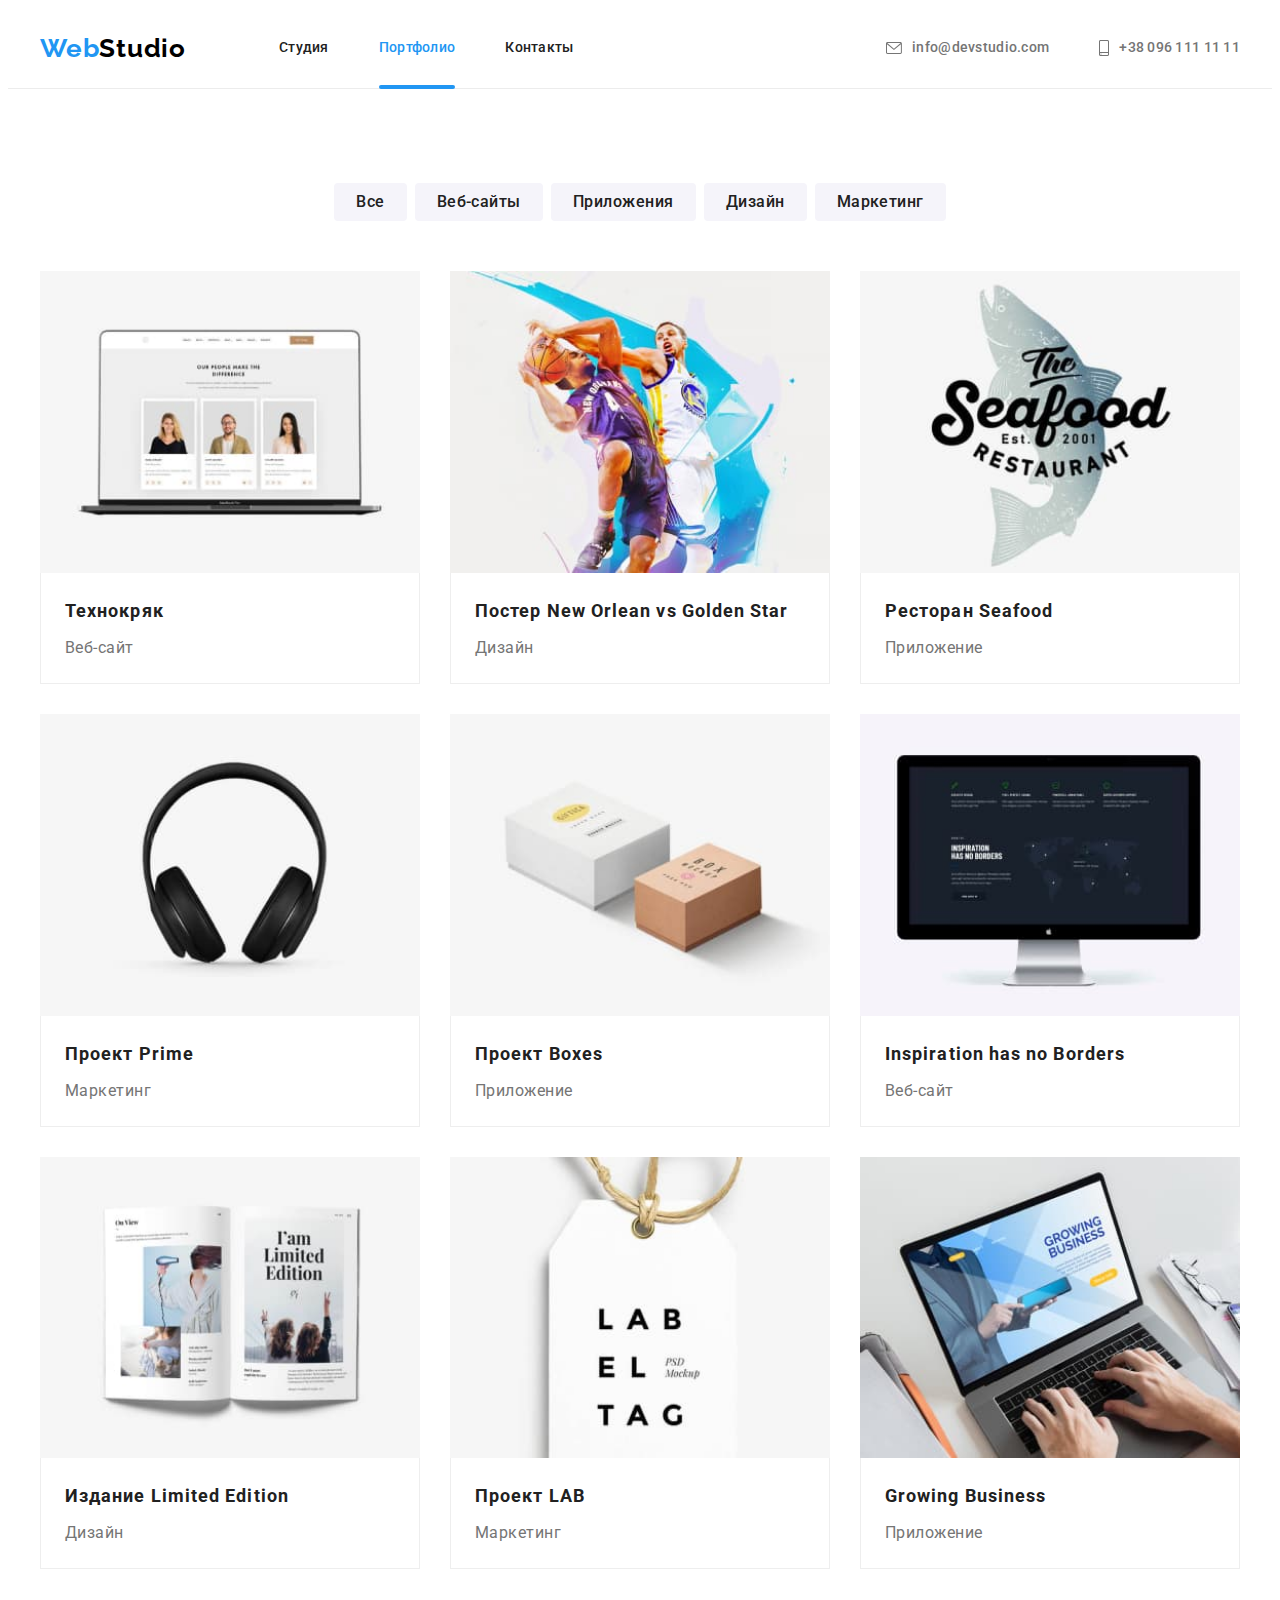
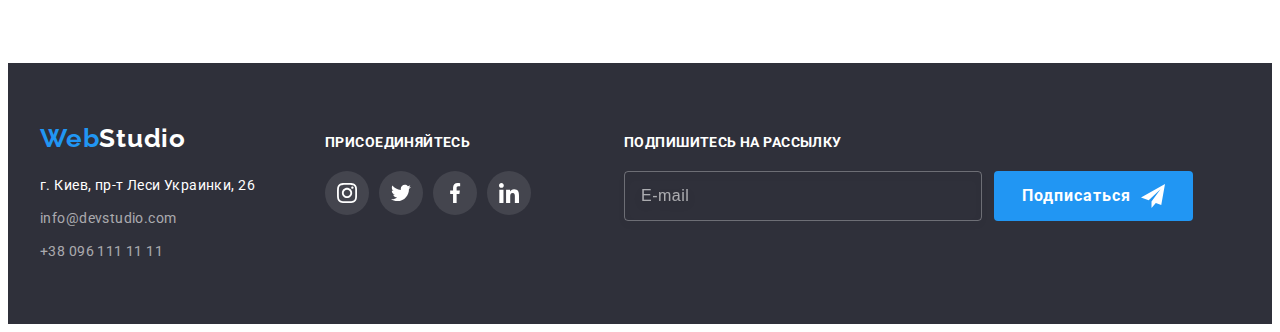
==== portfolio.html @ 343855b4 "Base" ====
<!DOCTYPE html>
<html lang="ru">
  <head>
    <meta charset="UTF-8" />
    <meta http-equiv="X-UA-Compatible" content="IE=edge" />
    <meta name="viewport" content="width=device-width, initial-scale=1.0" />
    <title>Portfolio</title>
    <link rel="preconnect" href="https://fonts.gstatic.com" />
    <link
      href="https://fonts.googleapis.com/css2?family=Raleway:wght@700&family=Roboto:wght@400;500;700;900&display=swap"
      rel="stylesheet"
    />
    <link
      rel="stylesheet"
      href="https://cdnjs.cloudflare.com/ajax/libs/modern-normalize/1.1.0/modern-normalize.min.css"
      integrity="sha512-wpPYUAdjBVSE4KJnH1VR1HeZfpl1ub8YT/NKx4PuQ5NmX2tKuGu6U/JRp5y+Y8XG2tV+wKQpNHVUX03MfMFn9Q=="
      crossorigin="anonymous"
      referrerpolicy="no-referrer"
    />
    <link rel="stylesheet" href="./css/main.min.css" />
  </head>
  <body>
    <header class="header">
      <div class="container main-navigation">
        <nav class="navigation">
          <a lang="en" href="./index.html" class="logo">
            Web<span class="logo__color">Studio</span>
          </a>
          <ul class="menu list">
            <li class="menu__item">
              <a href="./index.html" class="menu__link">Студия</a>
            </li>

            <li class="menu__item">
              <a href="./portfolio.html" class="menu__link  current">Портфолио</a>
            </li>

            <li class="menu__item">
              <a href="#" class="menu__link">Контакты</a>
            </li>
          </ul>
        </nav>
        <ul class="contacts list">
          <li class="contacts__item">
            <a class="contacts__link" href="mailto:info@devstudio.com">
              <svg class="contacts__icons icon-envelope" width="16px" height="12px">
                <use href="./images/svg/sprite.svg#icon-envelope-contact"></use>
              </svg>
              info&#64;devstudio.com
            </a>
          </li>

          <li class="contacts__item">
            <a class="contacts__link" href="tel:+380961111111">
              <svg class="contacts__icons icon-smartphone" width="10px" height="16px">
                <use href="./images/svg/sprite.svg#icon-smartphone-contact"></use>
              </svg>
              +38 096 111 11 11
            </a>
          </li>
        </ul>
      </div>
    </header>
    <main>
      <!-- PORTFOLIO -->
      <section class="portfolio">
        <div class="container">
          <h1 class="visually-hidden">Портфолио</h1>

          <ul class="filter list">
            <li class="filter__item">
              <button type="button" class="filter__button" aria-label="Все">Все</button>
            </li>
            <li class="filter__item">
              <button type="button" class="filter__button" aria-label="Веб-сайты">Веб-сайты</button>
            </li>
            <li class="filter__item">
              <button type="button" class="filter__button" aria-label="Приложения">
                Приложения
              </button>
            </li>
            <li class="filter__item">
              <button type="button" class="filter__button" aria-label="Дизайн">Дизайн</button>
            </li>
            <li class="filter__item">
              <button type="button" class="filter__button" aria-label="Маркетинг">Маркетинг</button>
            </li>
          </ul>
          <h2 class="visually-hidden">Наши работы</h2>
          <ul class="products list">
            <li class="products__item">
              <article class="card">
                <a href="#" class="products__link link">
                  <div class="products__thumb">
                    <img src="./images/portfolio/img-1.jpg" alt="Технокряк" width="370" />
                    <div class="products__overlay">
                      <p class="products__overlay-text">
                        Технокряк это современная площадка распространения коронавируса. Компании
                        используют эту платформу для цифрового шпионажа и атак на защищённые сервера
                        конкурентов.
                      </p>
                    </div>
                  </div>
                  <div class="products__bottom-block">
                    <h3 class="products__bottom-title">Технокряк</h3>
                    <p class="products__bottom-text">Веб-сайт</p>
                  </div>
                </a>
              </article>
            </li>
            <li class="products__item">
              <article class="card">
                <a href="#" class="products__link link">
                  <div class="products__thumb">
                    <img
                      src="./images/portfolio/img-2.jpg"
                      alt="Постер New Orlean vs Golden Star"
                      width="370"
                    />
                    <div class="products__overlay">
                      <p class="products__overlay-text">
                        Технокряк это современная площадка распространения коронавируса. Компании
                        используют эту платформу для цифрового шпионажа и атак на защищённые сервера
                        конкурентов.
                      </p>
                    </div>
                  </div>
                  <div class="products__bottom-block">
                    <h3 class="products__bottom-title">
                      Постер <span lang="en">New Orlean vs Golden Star</span>
                    </h3>
                    <p class="products__bottom-text">Дизайн</p>
                  </div>
                </a>
              </article>
            </li>
            <li class="products__item">
              <article class="card">
                <a href="#" class="products__link link">
                  <div class="products__thumb">
                    <img src="./images/portfolio/img-3.jpg" alt="Ресторан Seafood" width="370" />
                    <div class="products__overlay">
                      <p class="products__overlay-text">
                        Технокряк это современная площадка распространения коронавируса. Компании
                        используют эту платформу для цифрового шпионажа и атак на защищённые сервера
                        конкурентов.
                      </p>
                    </div>
                  </div>
                  <div class="products__bottom-block">
                    <h3 class="products__bottom-title">Ресторан <span lang="en">Seafood</span></h3>
                    <p class="products__bottom-text">Приложение</p>
                  </div>
                </a>
              </article>
            </li>
            <li class="products__item">
              <article class="card">
                <a href="#" class="products__link link">
                  <div class="products__thumb">
                    <img src="./images/portfolio/img-4.jpg" alt="Проект Prime" width="370" />
                    <div class="products__overlay">
                      <p class="products__overlay-text">
                        Технокряк это современная площадка распространения коронавируса. Компании
                        используют эту платформу для цифрового шпионажа и атак на защищённые сервера
                        конкурентов.
                      </p>
                    </div>
                  </div>
                  <div class="products__bottom-block">
                    <h3 class="products__bottom-title">Проект <span lang="en">Prime</span></h3>
                    <p class="products__bottom-text">Маркетинг</p>
                  </div>
                </a>
              </article>
            </li>
            <li class="products__item">
              <article class="card">
                <a href="#" class="products__link link">
                  <div class="products__thumb">
                    <img src="./images/portfolio/img-5.jpg" alt="Проект Boxes" width="370" />
                    <div class="products__overlay">
                      <p class="products__overlay-text">
                        Технокряк это современная площадка распространения коронавируса. Компании
                        используют эту платформу для цифрового шпионажа и атак на защищённые сервера
                        конкурентов.
                      </p>
                    </div>
                  </div>
                  <div class="products__bottom-block">
                    <h3 class="products__bottom-title">Проект <span lang="en">Boxes</span></h3>
                    <p class="products__bottom-text">Приложение</p>
                  </div>
                </a>
              </article>
            </li>
            <li class="products__item">
              <article class="card">
                <a href="#" class="products__link link">
                  <div class="products__thumb">
                    <img
                      src="./images/portfolio/img-6.jpg"
                      alt="Inspiration has no Borders"
                      width="370"
                    />
                    <div class="products__overlay">
                      <p class="products__overlay-text">
                        Технокряк это современная площадка распространения коронавируса. Компании
                        используют эту платформу для цифрового шпионажа и атак на защищённые сервера
                        конкурентов.
                      </p>
                    </div>
                  </div>
                  <div class="products__bottom-block">
                    <h3 class="products__bottom-title" lang="en">Inspiration has no Borders</h3>
                    <p class="products__bottom-text">Веб-сайт</p>
                  </div>
                </a>
              </article>
            </li>
            <li class="products__item">
              <article class="card">
                <a href="#" class="products__link link">
                  <div class="products__thumb">
                    <img
                      src="./images/portfolio/img-7.jpg"
                      alt="Издание Limited Edition"
                      width="370"
                    />
                    <div class="products__overlay">
                      <p class="products__overlay-text">
                        Технокряк это современная площадка распространения коронавируса. Компании
                        используют эту платформу для цифрового шпионажа и атак на защищённые сервера
                        конкурентов.
                      </p>
                    </div>
                  </div>
                  <div class="products__bottom-block">
                    <h3 class="products__bottom-title">Издание <span lang="en">Limited Edition</span></h3>
                    <p class="products__bottom-text">Дизайн</p>
                  </div>
                </a>
              </article>
            </li>
            <li class="products__item">
              <article class="card">
                <a href="#" class="products__link link">
                  <div class="products__thumb">
                    <img src="./images/portfolio/img-8.jpg" alt="Проект LAB" width="370" />
                    <div class="products__overlay">
                      <p class="products__overlay-text">
                        Технокряк это современная площадка распространения коронавируса. Компании
                        используют эту платформу для цифрового шпионажа и атак на защищённые сервера
                        конкурентов.
                      </p>
                    </div>
                  </div>
                  <div class="products__bottom-block">
                    <h3 class="products__bottom-title">Проект <span lang="en">LAB</span></h3>
                    <p class="products__bottom-text">Маркетинг</p>
                  </div>
                </a>
              </article>
            </li>
            <li class="products__item">
              <article class="card">
                <a href="#" class="products__link link">
                  <div class="products__thumb">
                    <img src="./images/portfolio/img-9.jpg" alt="Growing Business" width="370" />
                    <div class="products__overlay">
                      <p class="products__overlay-text">
                        Технокряк это современная площадка распространения коронавируса. Компании
                        используют эту платформу для цифрового шпионажа и атак на защищённые сервера
                        конкурентов.
                      </p>
                    </div>
                  </div>
                  <div class="products__bottom-block">
                    <h3 class="products__bottom-title" lang="en">Growing Business</h3>
                    <p class="products__bottom-text">Приложение</p>
                  </div>
                </a>
              </article>
            </li>
          </ul>
        </div>
      </section>
    </main>
    <!-- FOOTER -->
    <footer class="footer">
      <div class=" container footer-block">
          <div class="address-block">
              <a class="logo footer__logo" lang="en" href="./index.html">Web<span class="footer__logo--inverse-color">Studio</span></a>
              <address class="address address-style">г. Киев, пр-т Леси Украинки, 26</address>
              <ul class="footer-list list">
                  <li class="footer-list__item">
                      <a class="footer-list__contacts" href="mailto:info@devstudio.com">info@devstudio.com</a>
                  </li>
                  <li class="footer-list__item">
                      <a class="footer-list__contacts" href="tel:+380961111111">+38 096 111 11 11</a>
                  </li>
              </ul>
          </div>
          <div class="social">
              <p class="social-text">Присоединяйтесь</p>
              
              <ul class="social-networks list">
                <li class="social-networks__item">
                  <a class="social-networks__link link social-networks--link-style" href="#">
                    <svg class="social-networks__icons">
                      <use href="./images/svg/sprite.svg#icon-instagram"></use>
                    </svg>
                  </a>
                </li>
                <li class="social-networks__item">
                  <a class="social-networks__link link social-networks--link-style" href="#">
                    <svg class="social-networks__icons">
                      <use href="./images/svg/sprite.svg#icon-twitter"></use>
                    </svg>
                  </a>
                </li>
                <li class="social-networks__item">
                  <a class="social-networks__link link social-networks--link-style" href="#">
                    <svg class="social-networks__icons">
                      <use href="./images/svg/sprite.svg#icon-facebook"></use>
                    </svg>
                  </a>
                </li>
                <li class="social-networks__item">
                  <a class="social-networks__link link social-networks--link-style" href="#">
                    <svg class="social-networks__icons">
                      <use href="./images/svg/sprite.svg#icon-linkedin"></use>
                    </svg>
                  </a>
                </li>
              </ul>
          </div>

          <div class="footer-form">
            <p class="social-text">Подпишитесь на рассылку</p>
            <form class="subscribe-form" autocomplete="off">
              <label class="visually-hidden" for="sub-email" alt="Подпишитесь на рассылку"></label>
              <input class="subscribe-form__input" type="email" name="email" id="sub-email" placeholder="E-mail" required>
              <button class="main-button footer-btn-style" type="submit" aria-label="Подписаться">
                Подписаться
                <svg class="icon-send" width="24" height="24">
                  <use href="./images/svg/sprite.svg#icon-plane-send"></use>>
                </svg>
              </button>
            </form>
           </div>
    </footer>
  </body>
</html>
---- css/main.min.css ----
:root{--main-bg-color: #ffffff;--second-bg-color: #f5f4fa;--accent-bg-color: #2f303a;--main-text-color: #757575;--title-text-color: #212121;--accent-text-color: #2196f3;--hover-btn-color: #188ce8;--main-icons-color: #afb1b8;--contacts-text-color: rgba(255, 255, 255, 0.6);--bold-font: 700;--middle-font: 500;--thirty-pixels: 30px;--card-shadow: 0px 1px 3px rgba(0, 0, 0, 0.12), 0px 1px 1px rgba(0, 0, 0, 0.14),
    0px 2px 1px rgba(0, 0, 0, 0.2);--bottom-border: 1px solid #eeeeee}.visually-hidden{position:absolute;clip:rect(0 0 0 0);width:1px;height:1px;margin:-1px}body{background-color:var(--main-bg-color);color:var(--main-text-color);font-family:Roboto, sans-serif;font-weight:400}h1,h2,h3,h4,h5,h6,p{margin-top:0;margin-bottom:0}ul,ol{margin-top:0;margin-bottom:0;padding-left:0}.list{padding:0;margin:0;list-style:none}.link{text-decoration:none}img{display:block;min-width:100%;height:auto}.container{width:1200px;margin-left:auto;margin-right:auto;padding-left:15px;padding-right:15px}.section-title{margin-top:0;margin-bottom:50px;font-weight:var(--bold-font);font-size:36px;line-height:1.17;text-align:center;letter-spacing:0.03em;color:var(--title-text-color)}.social-networks{display:flex;justify-content:center}.social-networks__style{margin:16px 32px 0}.social-networks__item{display:flex}.social-networks__item:not(:last-child){margin-right:10px}.social-networks__link{display:flex;justify-content:center;align-items:center;width:44px;height:44px;border-radius:50% 50%;fill:var(--main-icons-color);transition:border-radius 250ms cubic-bezier(0.4, 0, 0.2, 1),background-color 250ms cubic-bezier(0.4, 0, 0.2, 1),fill 250ms cubic-bezier(0.4, 0, 0.2, 1)}.social-networks__link:hover,.social-networks__link:focus{border-radius:50% 50%;background-color:var(--accent-text-color);fill:var(--main-bg-color)}.social-networks--link-style{background-color:rgba(255,255,255,0.1);fill:var(--main-bg-color)}.social-networks__icons{width:20px;height:20px}.backdrop{position:fixed;top:0;left:0;width:100%;height:100%;background:rgba(0,0,0,0.2);opacity:1;transition:opacity 250ms cubic-bezier(0.4, 0, 0.2, 1)}.backdrop.is-hidden{opacity:0;pointer-events:none}.backdrop.is-hidden .modal{transform:translate(-50%, -50%) scale(0.7)}.modal-style{position:absolute;top:50%;left:50%}.modal{width:528px;height:581px;padding:40px;border-radius:4px;box-shadow:0px 1px 3px rgba(0,0,0,0.12),0px 1px 1px rgba(0,0,0,0.14),0px 2px 1px rgba(0,0,0,0.2);background:var(--main-bg-color);transform:translate(-50%, -50%) scale(1);transition:transform 250ms cubic-bezier(0.4, 0, 0.2, 1)}.close-button{position:absolute;top:8px;right:8px;width:30px;height:30px;padding:0;border:1px solid rgba(0,0,0,0.1);border-radius:50% 50%;box-sizing:border-box;cursor:pointer;background:transparent;transition:fill 250ms cubic-bezier(0.4, 0, 0.2, 1)}.close-button:hover,.close-button:focus{fill:var(--accent-text-color)}.close-button__icon-cross{position:absolute;top:8px;right:8px}.order-form{display:flex;flex-direction:column}.modal__text{margin-bottom:12px;font-weight:var(--bold-font);font-size:20px;line-height:1.15;text-align:center;letter-spacing:0.03em;color:var(--title-text-color)}.form-field{position:relative;margin-bottom:10px}.form-field:nth-child(5){margin-bottom:20px}.form-field__lable{display:inline-block;margin-bottom:4px;font-size:12px;line-height:14px;letter-spacing:0.01em;color:var(--main-text-color)}.form-field__input{width:448px;height:40px;padding-left:42px;border:1px solid rgba(33,33,33,0.2);box-sizing:border-box;border-radius:4px;transition:border 250ms cubic-bezier(0.4, 0, 0.2, 1)}.form-field__input:hover,.form-field__input:focus{border:1px solid var(--accent-text-color);box-sizing:border-box;border-radius:4px;outline:none}.form-field__icon{display:inline-block;position:absolute;top:32px;left:12px;fill:#000;transition:fill 250ms cubic-bezier(0.4, 0, 0.2, 1)}.form-field__input:hover ~ .form-field__icon,.form-field__input:focus ~ .form-field__icon{fill:var(--accent-text-color)}.form-field__textarea{width:100%;height:120px;padding:12px 16px;border:1px solid rgba(33,33,33,0.2);box-sizing:border-box;border-radius:4px;resize:none;transition:border 250ms cubic-bezier(0.4, 0, 0.2, 1)}.form-field__textarea:hover,.form-field__textarea:focus{border:1px solid var(--accent-text-color);box-sizing:border-box;border-radius:4px;outline:none}.form-field__textarea::placeholder{font-size:12px;line-height:1.16;letter-spacing:0.01em;color:rgba(117,117,117,0.5)}.form-checkbox{margin-bottom:30px;font-size:14px;line-height:1.71px;letter-spacing:0.03em;color:var(--main-text-color)}.form-checkbox__label{display:flex;align-items:center;justify-content:center}.form-checkbox__icon{display:inline-block;width:16px;height:15px;margin-right:8px;border:2px solid var(--title-text-color);border-radius:3px;transition:background-color 250ms cubic-bezier(0.4, 0, 0.2, 1);cursor:pointer}.form-checkbox__input:checked+.form-checkbox__icon{border:none;background-color:var(--accent-text-color);background-image:url(../images/svg/check-on.svg);background-size:contain}.form-checkbox__link{text-decoration-line:underline;color:var(--accent-text-color)}.form-button-style{position:absolute;bottom:40px;left:264px;transform:translateX(-50%);width:200px;height:50px;padding:10px 55px}.main-button{padding:10px 32px;cursor:pointer;font-family:inherit;font-weight:var(--bold-font);font-size:16px;line-height:1.87;text-align:center;letter-spacing:0.06em;border-radius:4px;color:var(--main-bg-color);background-color:var(--accent-text-color);border-style:none;transition:background-color 250ms cubic-bezier(0.4, 0, 0.2, 1),box-shadow 250ms cubic-bezier(0.4, 0, 0.2, 1)}.main-button:hover,.main-button:focus{background-color:var(--hover-btn-color);box-shadow:0px 4px 4px rgba(0,0,0,0.15)}.header{border-bottom:1px solid #ececec}.main-navigation{display:flex;align-items:center}.navigation{display:flex;align-items:center}.logo{text-decoration:none;color:var(--accent-text-color);font-family:Raleway;font-weight:var(--bold-font);font-size:26px;line-height:1.19;letter-spacing:0.03em}.logo__color{color:#000}.menu{display:flex;margin-left:93px}.menu__item+.menu__item{margin-left:50px}.menu__link{position:relative;display:block;padding-top:32px;padding-bottom:32px;color:var(--title-text-color);text-decoration:none;font-weight:var(--middle-font);font-size:14px;line-height:1.14;letter-spacing:0.02em;transition:color 250ms cubic-bezier(0.4, 0, 0.2, 1)}.menu__link:hover,.menu__link:focus{color:var(--accent-text-color)}.current{color:var(--accent-text-color)}.current::after{content:'';position:absolute;left:0;bottom:-1px;width:100%;height:4px;display:block;background:#2196f3;border-radius:2px}.contacts{display:flex;margin-left:auto}.contacts__item{display:flex}.contacts__item+.contacts__item{margin-left:50px}.contacts__link{display:flex;align-items:center;width:100%;padding-top:32px;padding-bottom:32px;text-decoration:none;font-weight:var(--middle-font);font-size:14px;line-height:1.14;letter-spacing:0.02em;color:var(--main-text-color);transition:color 250ms cubic-bezier(0.4, 0, 0.2, 1)}.contacts__link:hover,.contacts__link:focus{color:var(--accent-text-color)}.contacts__icons{margin-right:10px;fill:currentColor}.main-section{max-width:1600px;margin-left:auto;margin-right:auto;padding-top:200px;padding-bottom:200px;background:linear-gradient(rgba(47,48,58,0.4), rgba(47,48,58,0.4)),url(../images/studio/main-bgi.jpg),#c4c4c4;text-align:center}.main-section .main-section__title{margin-top:0;margin-bottom:30px;font-weight:900;font-size:44px;line-height:1.36;letter-spacing:0.06em;color:var(--main-bg-color);text-transform:uppercase}.qualities{padding-top:94px;padding-bottom:94px}.qualities-list{display:flex}.qualities-list__item{flex-basis:calc(100% / 4)}.qualities-list__item:not(:last-child){margin-right:30px}.qualities-list__tiltle{margin-top:0;margin-bottom:10px;font-weight:var(--bold-font);font-size:14px;line-height:1.14;letter-spacing:0.03em;color:var(--title-text-color);text-transform:uppercase}.qualities-list__text{margin-top:0;margin-bottom:0;font-size:14px;line-height:1.71;letter-spacing:0.03em;color:var(--main-text-color)}.static-block{display:flex;justify-content:center;align-items:center;margin-bottom:30px;width:270px;height:120px;background-color:var(--second-bg-color);border-radius:4px}.static-block__icons{width:70px;height:70px}.direction{padding-bottom:94px}.direction-lable{position:absolute;bottom:0;left:0;display:flex;justify-content:center;align-items:center;width:100%;height:70px;background:rgba(47,48,58,0.8)}.direction-lable__text{font-weight:var(--bold-font);font-size:14px;line-height:1.42;letter-spacing:0.03em;text-transform:uppercase;color:var(--main-bg-color)}.direction-list{display:flex}.direction-list__item{position:relative}.direction-list__item:not(:last-child){margin-right:30px}.team{padding-top:94px;padding-bottom:94px;background-color:var(--second-bg-color)}.team-list{display:flex}.team-list__item{background-color:var(--main-bg-color);border-radius:0px 0px 4px 4px;box-shadow:var(--card-shadow)}.team-list__item:not(:last-child){margin-right:30px}.team .bottom-item{padding-top:30px;padding-bottom:30px}.team .bottom-item__title{margin-top:0;margin-bottom:10px;font-weight:var(--middle-font);font-size:16px;line-height:1.19;text-align:center;letter-spacing:0.03em;color:var(--title-text-color)}.team .bottom-item__text{margin-top:0;margin-bottom:0;font-size:16px;line-height:1.19;text-align:center;letter-spacing:0.03em;color:var(--main-text-color)}.clients{padding-top:94px;padding-bottom:94px}.clients-list{display:flex}.clients-list__item:not(:last-child){margin-right:30px}.clients-list__link{display:flex;align-items:center;justify-content:center;width:170px;height:92px;border:1px solid var(--main-icons-color);border-radius:4px;fill:var(--main-icons-color);transition:fill 250ms cubic-bezier(0.4, 0, 0.2, 1),border 250ms cubic-bezier(0.4, 0, 0.2, 1)}.clients-list__link:hover,.clients-list__link:focus{fill:var(--accent-text-color);border:1px solid var(--accent-text-color)}.portfolio{padding-top:94px;padding-bottom:94px}.filter{display:flex;margin-bottom:50px;justify-content:center}.filter__item+.filter__item{margin-left:8px}.filter__button{padding:6px 22px;font-family:inherit;cursor:pointer;font-weight:var(--middle-font);font-size:16px;line-height:1.62;text-align:center;letter-spacing:0.03em;color:var(--title-text-color);background-color:var(--second-bg-color);border-color:transparent;border-style:none;border-radius:4px;transition:color 250ms cubic-bezier(0.4, 0, 0.2, 1),background-color 250ms cubic-bezier(0.4, 0, 0.2, 1),box-shadow 250ms cubic-bezier(0.4, 0, 0.2, 1)}.filter__button:hover,.filter__button:focus{color:var(--main-bg-color);background-color:var(--accent-text-color);box-shadow:0px 2px 2px 0px rgba(0,0,0,0.12),0px 1px 2px 0px rgba(0,0,0,0.08),0px 3px 1px 0px rgba(0,0,0,0.1)}.products{display:flex;flex-wrap:wrap;margin-top:calc(-1 * var(--thirty-pixels));margin-left:calc(-1 * var(--thirty-pixels))}.products__item{background:var(--main-bg-color);flex-basis:calc(100% / 3 - var(--thirty-pixels));margin-top:var(--thirty-pixels);margin-left:var(--thirty-pixels);transition:transform 250ms cubic-bezier(0.4, 0, 0.2, 1)}.products__item:hover,.products__item:focus{box-shadow:0px 1px 1px rgba(0,0,0,0.12),0px 4px 4px rgba(0,0,0,0.06),1px 4px 6px rgba(0,0,0,0.16)}.products__thumb{position:relative;overflow:hidden}.products__overlay{position:absolute;top:0;left:0;width:100%;height:100%;display:flex;justify-content:center;align-items:center;padding:63px 24px;background:rgba(33,150,243,0.9);transform:translateY(101%);transition:transform 250ms cubic-bezier(0.4, 0, 0.2, 1)}.products__item:hover .products__overlay,.products__item:hover .products__overlay{transform:translateY(0)}.products__overlay-text{font-size:18px;line-height:1.56;letter-spacing:0.03em;color:var(--main-bg-color)}.products__bottom-block{padding:20px 24px;border-right:var(--bottom-border);border-bottom:var(--bottom-border);border-left:var(--bottom-border)}.products__bottom-title{margin-top:0;margin-bottom:4px;font-weight:var(--bold-font);font-size:18px;line-height:2;letter-spacing:0.06em;color:var(--title-text-color)}.products__bottom-text{margin-top:0;margin-bottom:0;font-size:16px;line-height:1.87;letter-spacing:0.03em;color:var(--main-text-color)}.footer{padding-top:60px;padding-bottom:60px;background-color:var(--accent-bg-color)}.footer-block{display:flex;align-items:baseline}.footer__logo{display:inline-block;margin-bottom:20px}.address-block{margin-right:70px}.address{font-style:normal;font-size:14px;line-height:1.7;letter-spacing:0.03em;color:var(--main-bg-color)}.address-style{margin-bottom:9px}.footer__logo--inverse-color{color:var(--main-bg-color)}.footer-list__item:not(:last-child){margin-bottom:9px}.footer-list__contacts{padding-top:4px;padding-bottom:4px;text-decoration:none;font-size:14px;line-height:1.7;letter-spacing:0.03em;color:var(--contacts-text-color);transition:color 250ms cubic-bezier(0.4, 0, 0.2, 1)}.footer-list__contacts:hover,.footer-list__contacts:focus{color:var(--accent-text-color)}.social{margin-right:93px}.social-text{margin-bottom:20px;padding:0;font-weight:var(--bold-font);font-size:14px;line-height:1.14;letter-spacing:0.03em;text-transform:uppercase;color:var(--main-bg-color)}.subscribe-form{display:flex}.subscribe-form__input{width:358px;height:50px;margin-right:12px;padding:15px 16px;font-size:16px;line-height:1.25;letter-spacing:0.03em;border:1px solid rgba(255,255,255,0.3);box-sizing:border-box;filter:drop-shadow(0px 4px 4px rgba(0,0,0,0.15));border-radius:4px;outline:none;color:rgba(255,255,255,0.6);background-color:transparent;transition:border 250ms cubic-bezier(0.4, 0, 0.2, 1)}.subscribe-form__input::placeholder{color:rgba(255,255,255,0.6);transition:color 250ms cubic-bezier(0.4, 0, 0.2, 1)}.subscribe-form__input:hover,.subscribe-form__input:focus{border-color:var(--accent-text-color);color:var(--main-bg-color);outline:none}.subscribe-form__input:hover::placeholder,.subscribe-form__input:focus::placeholder{color:var(--accent-text-color)}.subscribe-button{padding:10px 32px;cursor:pointer;font-family:inherit;font-weight:var(--bold-font);font-size:16px;line-height:1.87;text-align:center;letter-spacing:0.06em;border-radius:4px;color:var(--main-bg-color);background-color:var(--accent-text-color);border-style:none;transition:background-color 250ms cubic-bezier(0.4, 0, 0.2, 1),box-shadow 250ms cubic-bezier(0.4, 0, 0.2, 1)}.subscribe-button:hover,.subscribe-button:focus{background-color:var(--hover-btn-color);box-shadow:0px 4px 4px rgba(0,0,0,0.15)}.footer-btn-style{display:flex;align-items:center;justify-content:center;padding:10px 28px}.icon-send{margin-left:10px;fill:var(--main-bg-color)}
/*# sourceMappingURL=main.min.css.map */
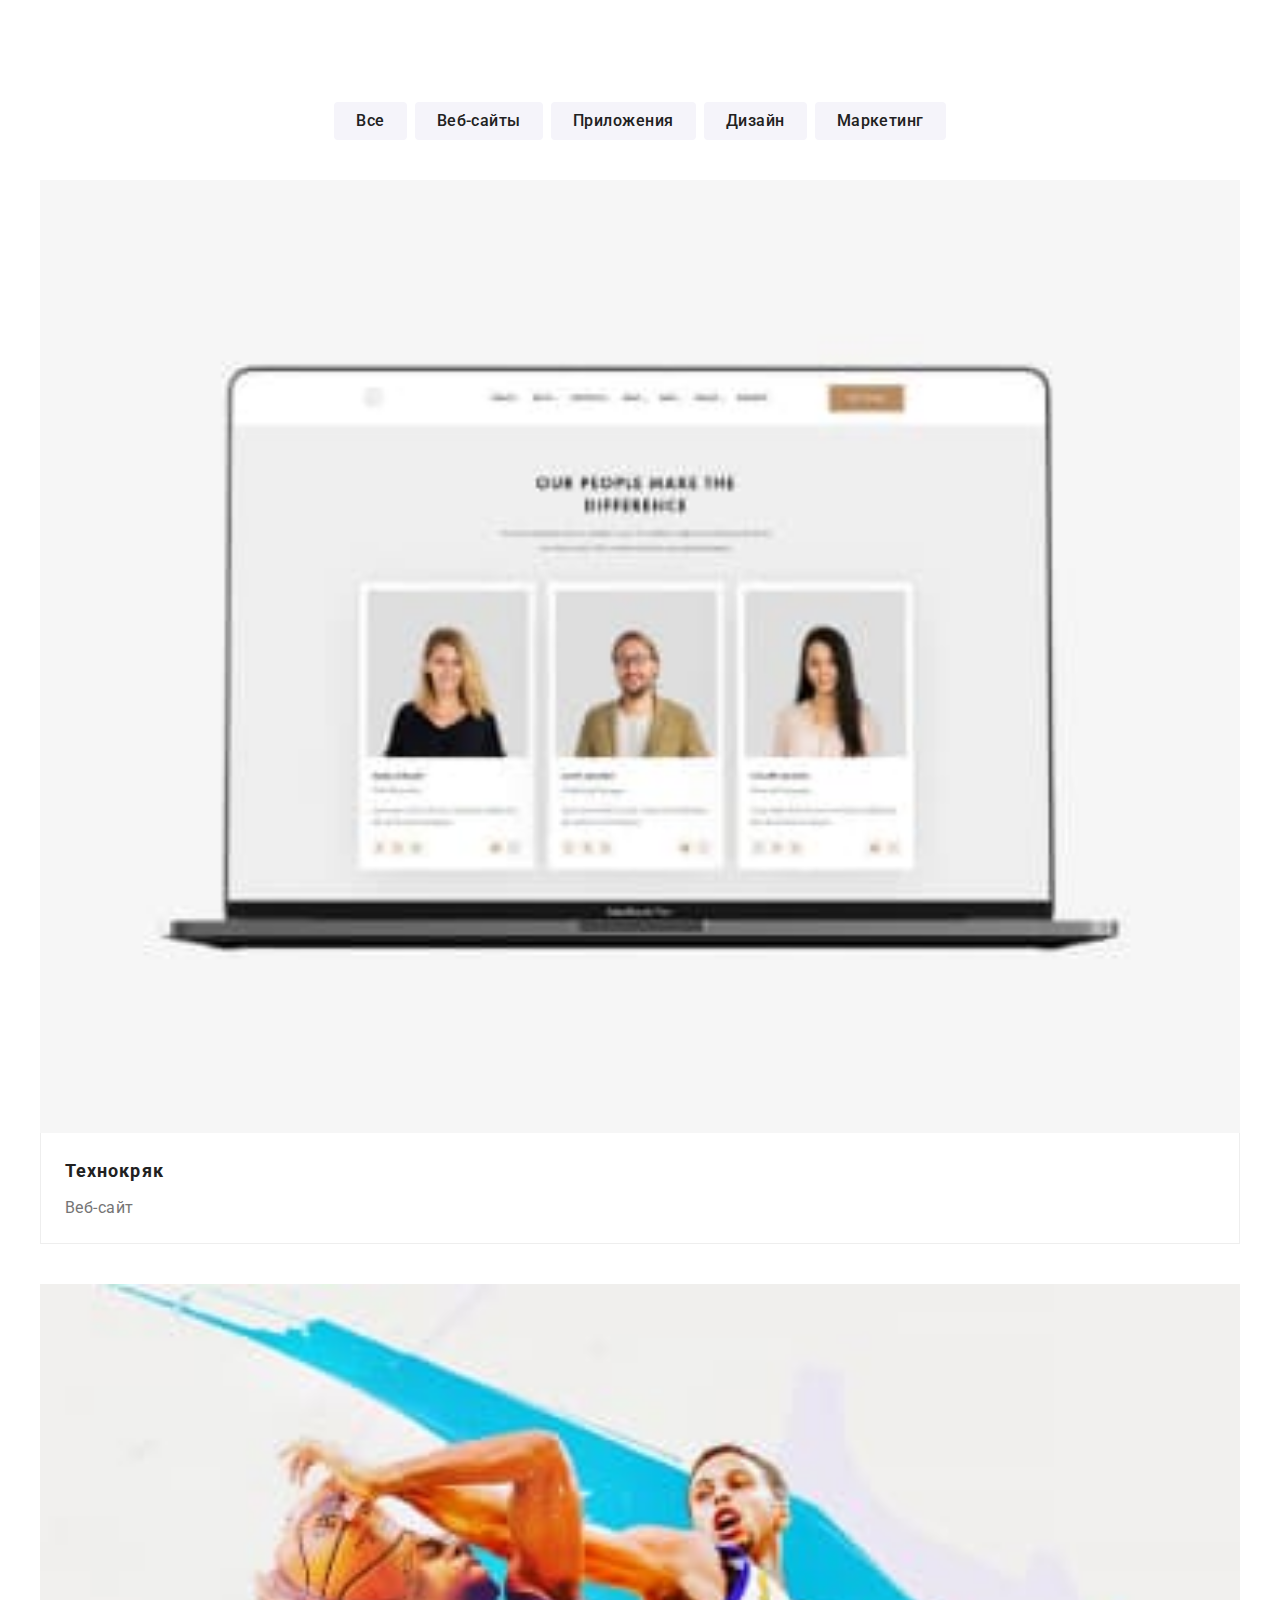
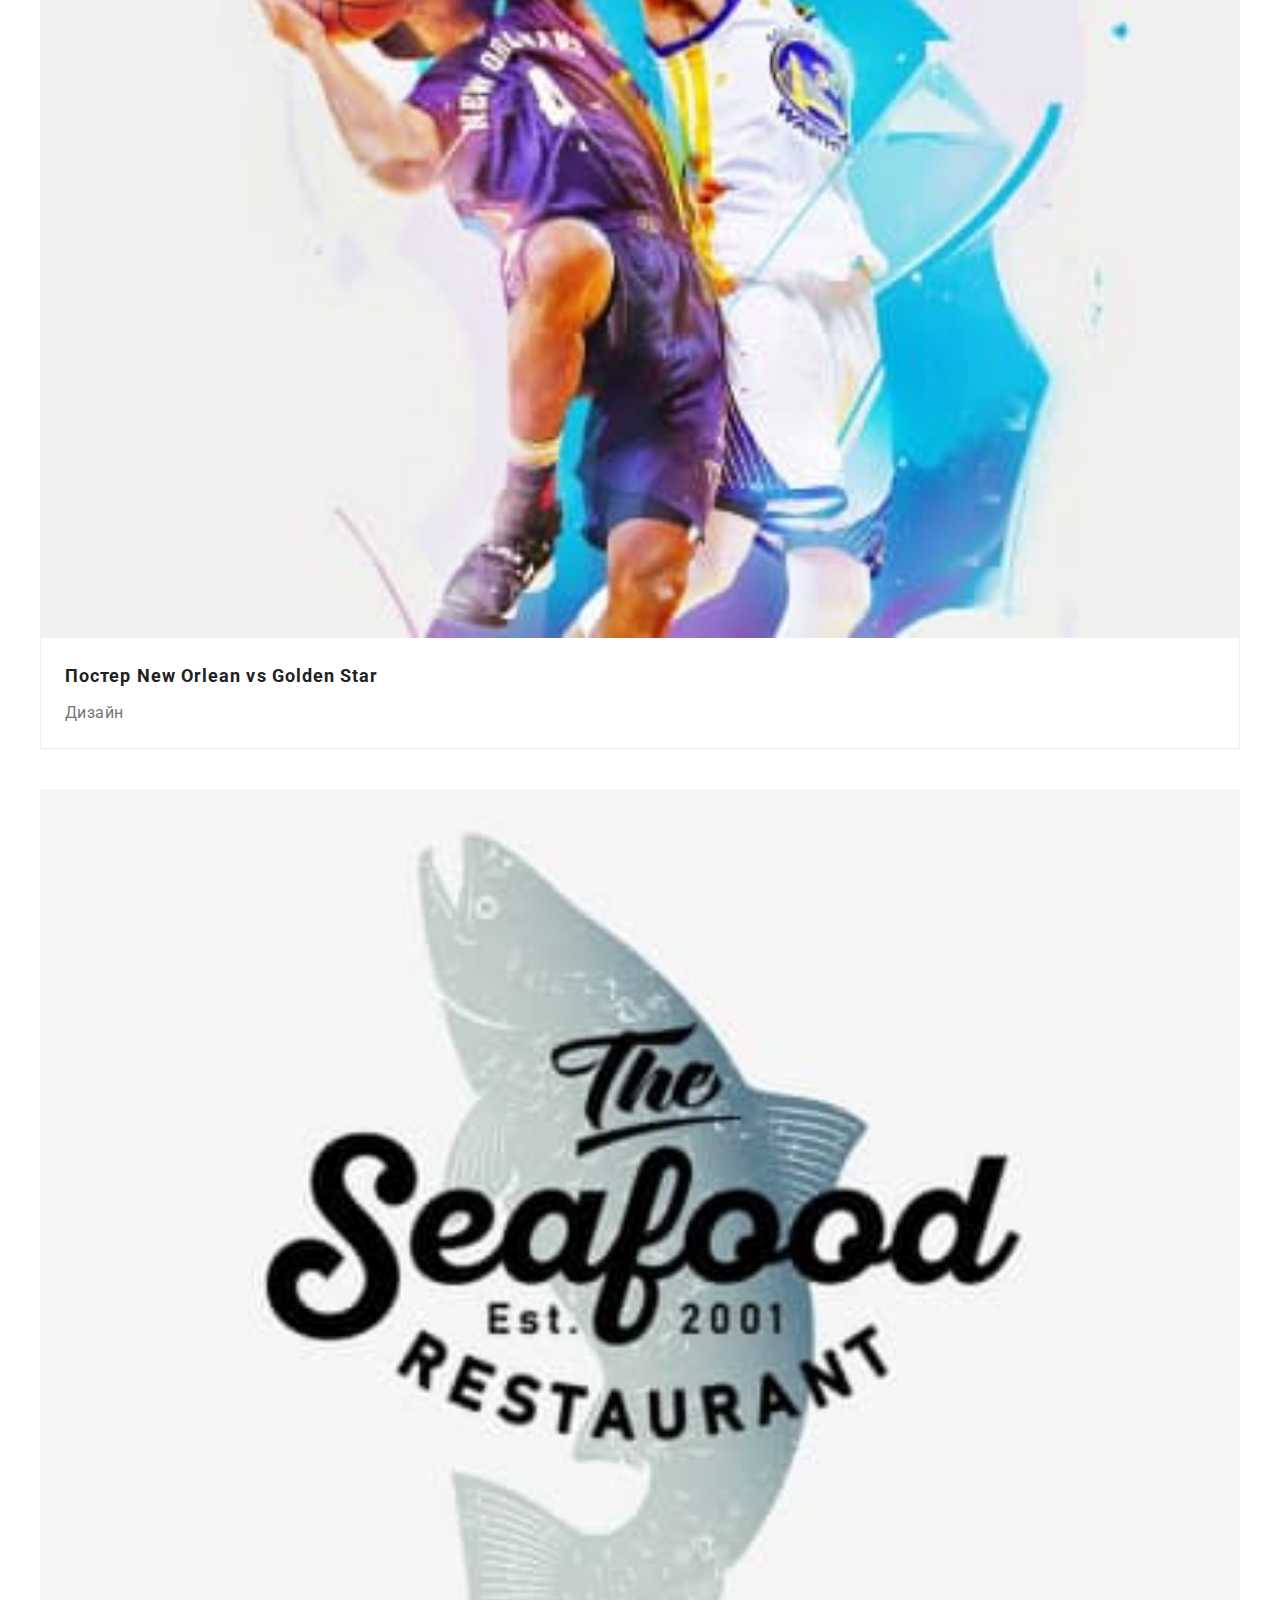
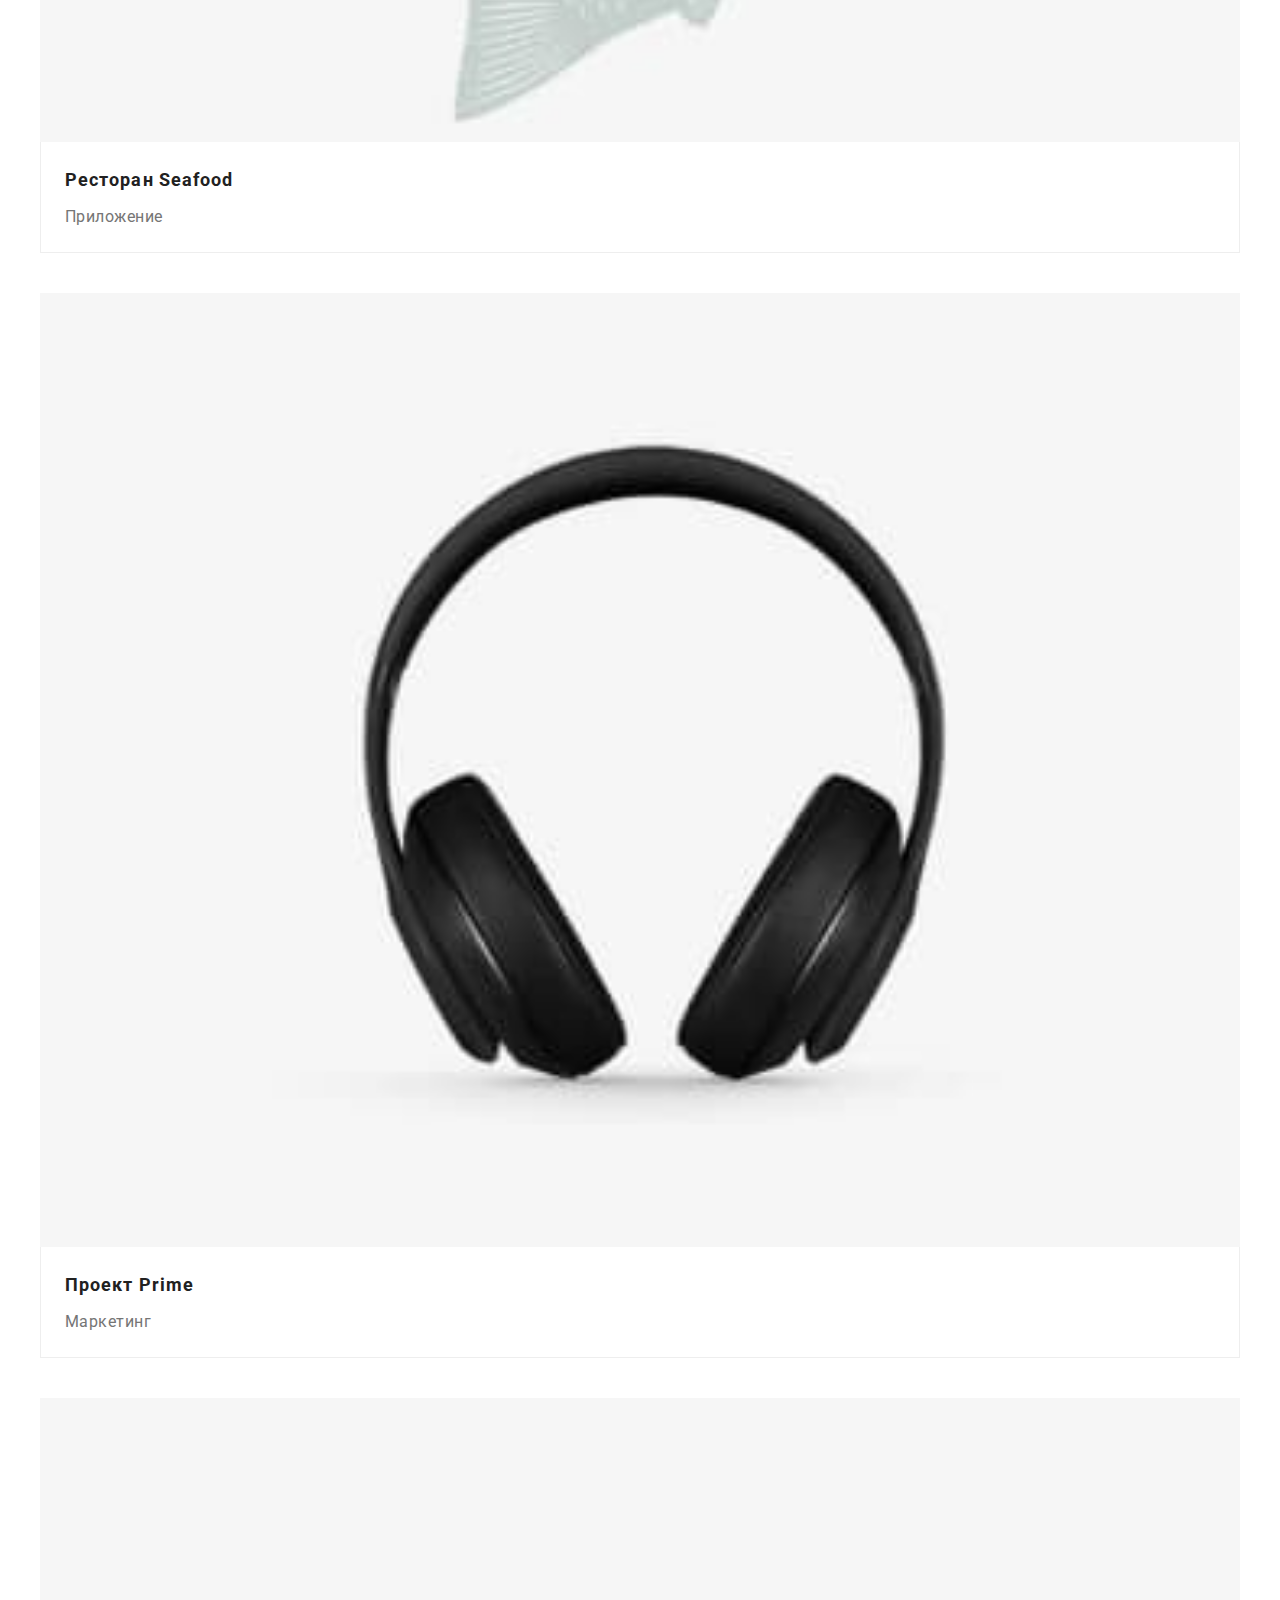
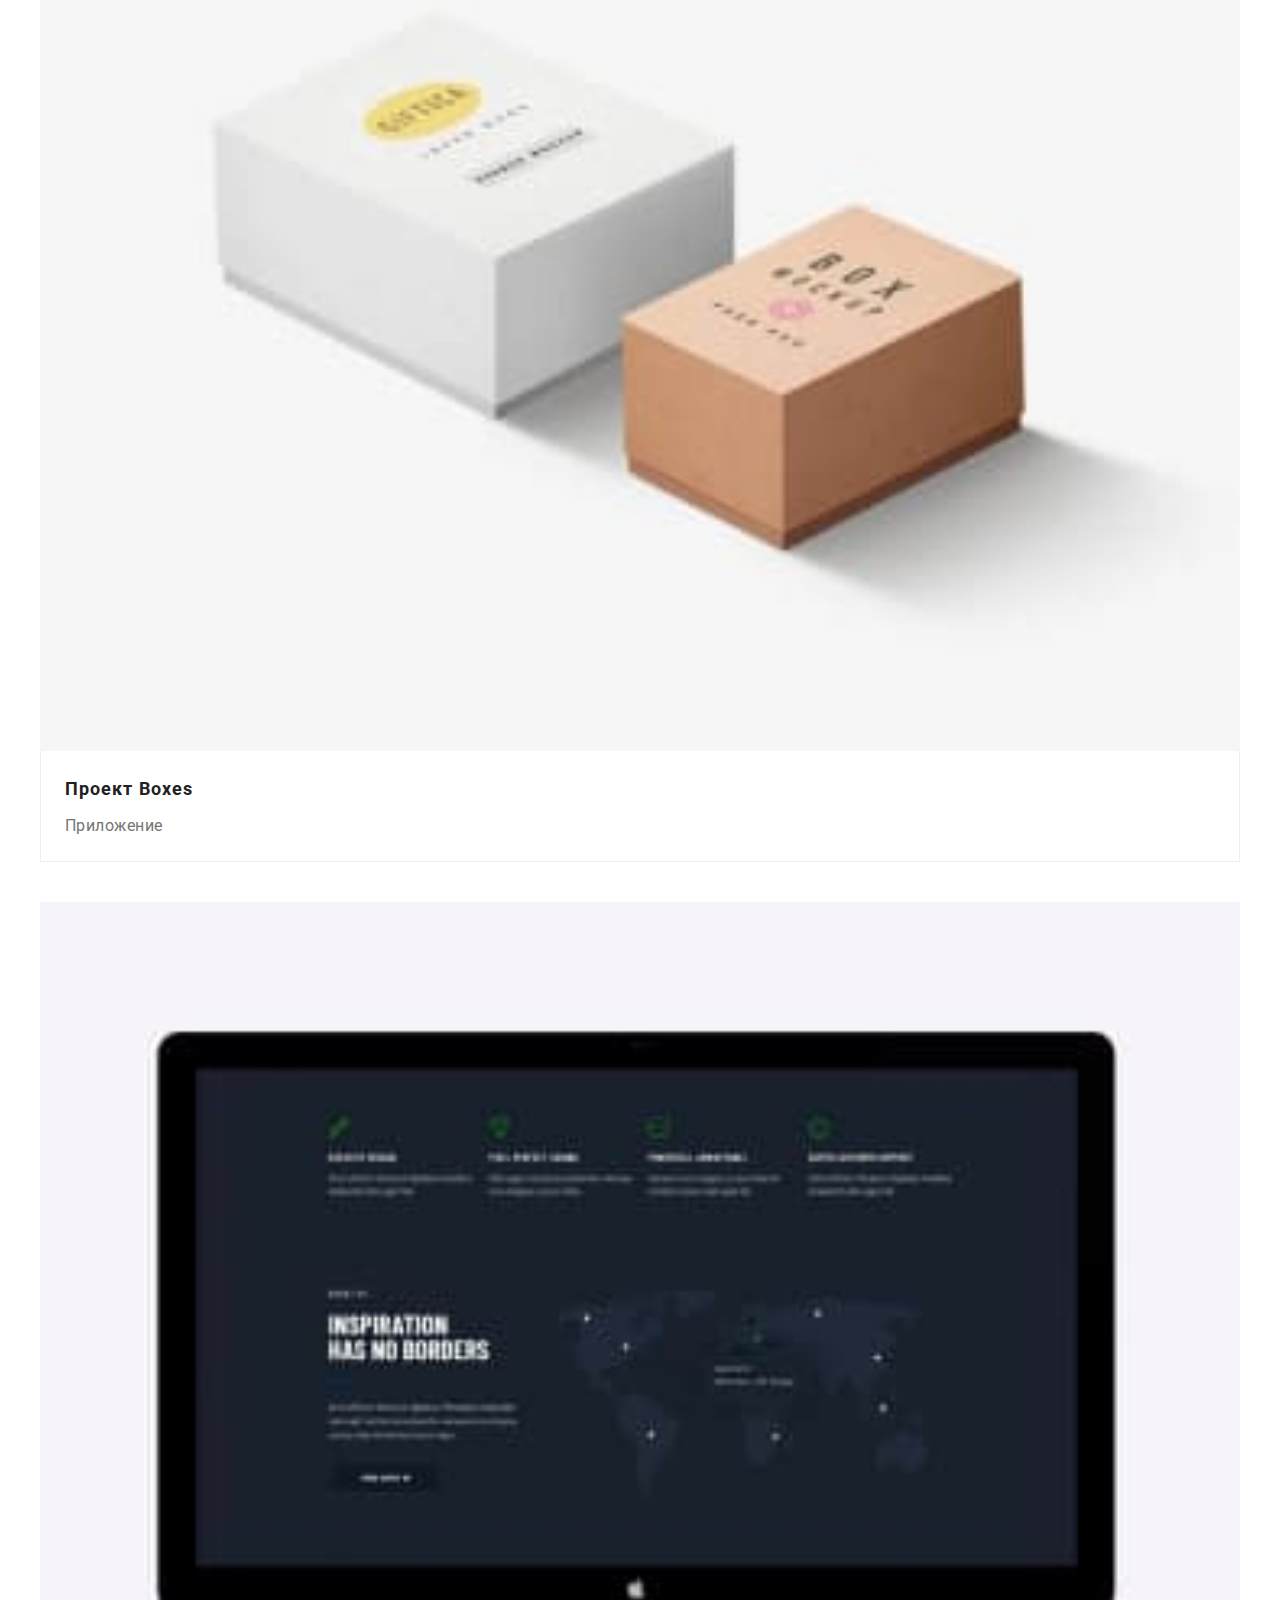
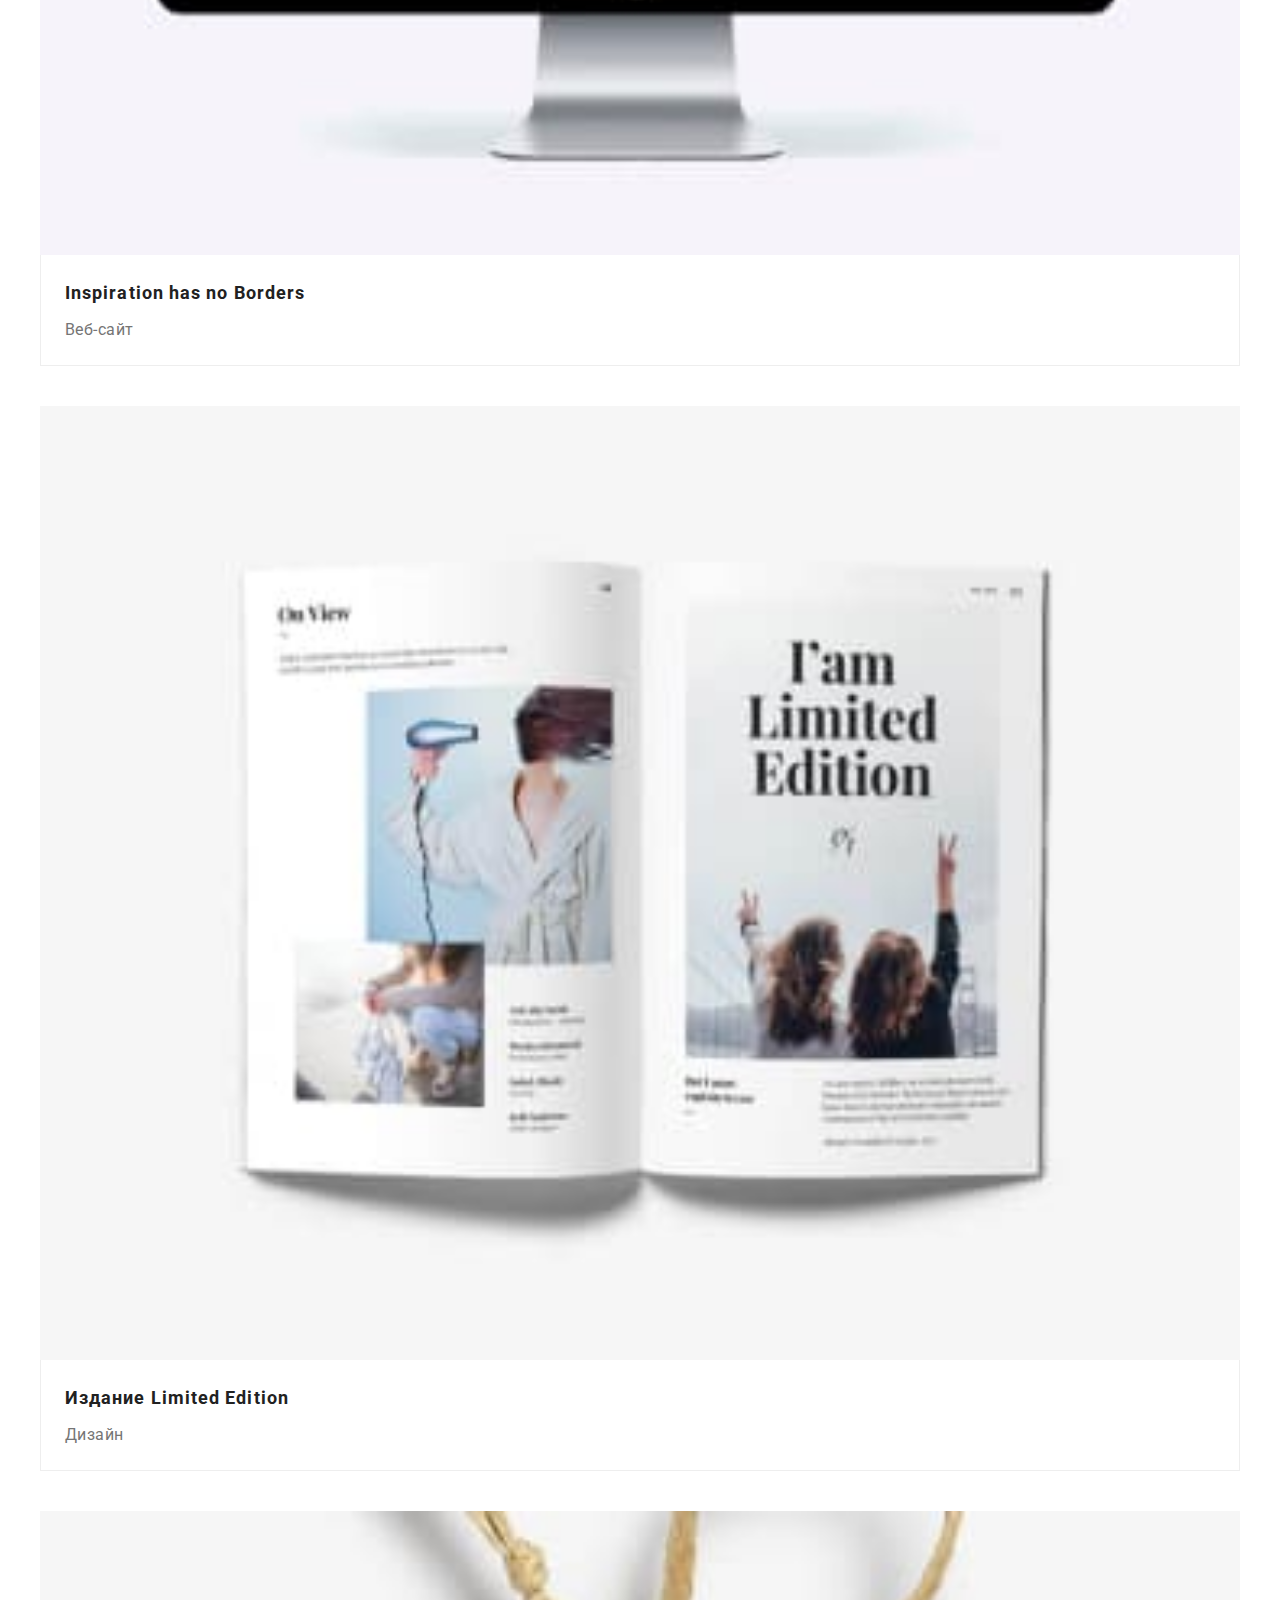
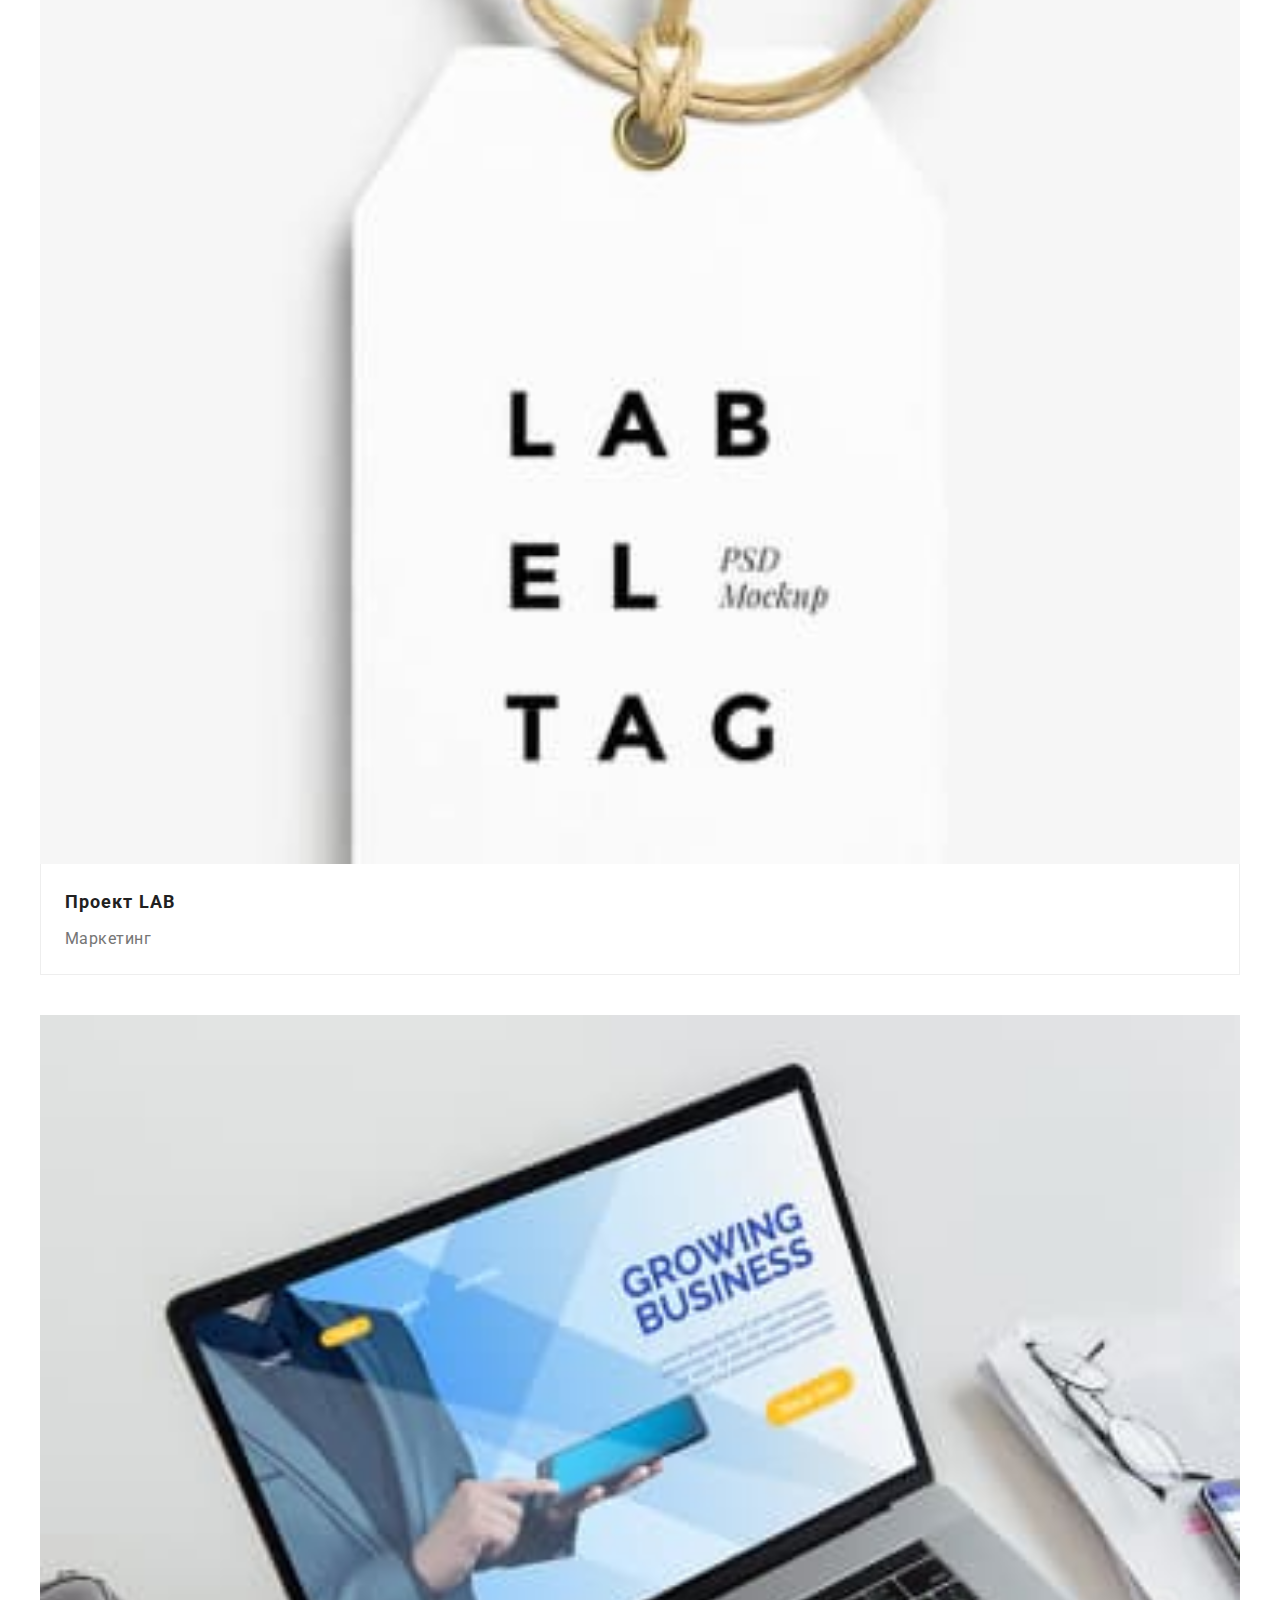
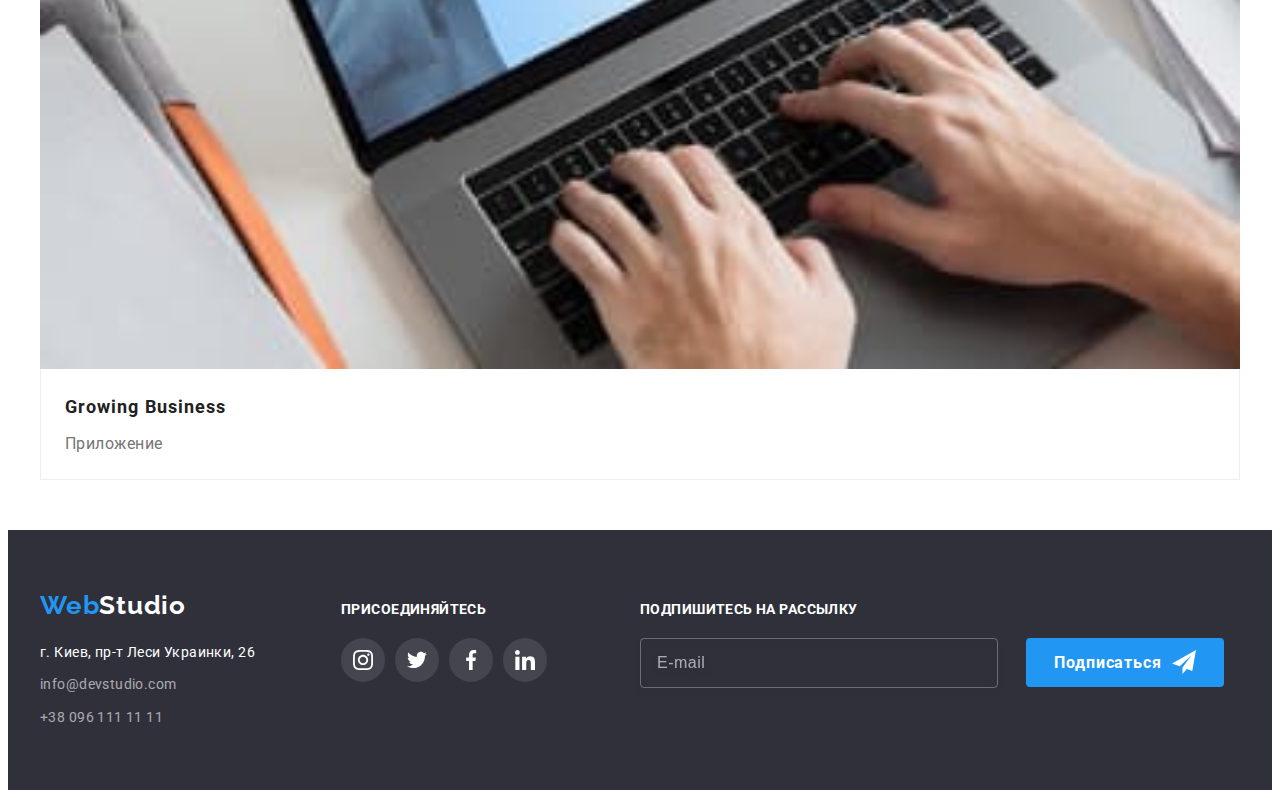
==== commit 79eb6278: "Адаптив" ====
--- a/portfolio.html
+++ b/portfolio.html
@@ -20,7 +20,7 @@
     <link rel="stylesheet" href="./css/main.min.css" />
   </head>
   <body>
-    <header class="header">
+    <!-- <header class="header">
       <div class="container main-navigation">
         <nav class="navigation">
           <a lang="en" href="./index.html" class="logo">
@@ -60,8 +60,8 @@
           </li>
         </ul>
       </div>
-    </header>
-    <main>
+    </header>-->
+    <main> 
       <!-- PORTFOLIO -->
       <section class="portfolio">
         <div class="container">
@@ -285,7 +285,7 @@
           </ul>
         </div>
       </section>
-    </main>
+    </main> 
     <!-- FOOTER -->
     <footer class="footer">
       <div class=" container footer-block">
@@ -301,7 +301,7 @@
                   </li>
               </ul>
           </div>
-          <div class="social">
+          <div class="social social-mob-style">
               <p class="social-text">Присоединяйтесь</p>
               
               <ul class="social-networks list">
@@ -336,7 +336,7 @@
               </ul>
           </div>
 
-          <div class="footer-form">
+          <div class="subscribe">
             <p class="social-text">Подпишитесь на рассылку</p>
             <form class="subscribe-form" autocomplete="off">
               <label class="visually-hidden" for="sub-email" alt="Подпишитесь на рассылку"></label>
@@ -348,7 +348,7 @@
                 </svg>
               </button>
             </form>
-           </div>
-    </footer>
+      </div>
+  </footer>
   </body>
 </html>
--- a/css/main.min.css
+++ b/css/main.min.css
@@ -1,3 +1,3 @@
-:root{--main-bg-color: #ffffff;--second-bg-color: #f5f4fa;--accent-bg-color: #2f303a;--main-text-color: #757575;--title-text-color: #212121;--accent-text-color: #2196f3;--hover-btn-color: #188ce8;--main-icons-color: #afb1b8;--contacts-text-color: rgba(255, 255, 255, 0.6);--bold-font: 700;--middle-font: 500;--thirty-pixels: 30px;--card-shadow: 0px 1px 3px rgba(0, 0, 0, 0.12), 0px 1px 1px rgba(0, 0, 0, 0.14),
-    0px 2px 1px rgba(0, 0, 0, 0.2);--bottom-border: 1px solid #eeeeee}.visually-hidden{position:absolute;clip:rect(0 0 0 0);width:1px;height:1px;margin:-1px}body{background-color:var(--main-bg-color);color:var(--main-text-color);font-family:Roboto, sans-serif;font-weight:400}h1,h2,h3,h4,h5,h6,p{margin-top:0;margin-bottom:0}ul,ol{margin-top:0;margin-bottom:0;padding-left:0}.list{padding:0;margin:0;list-style:none}.link{text-decoration:none}img{display:block;min-width:100%;height:auto}.container{width:1200px;margin-left:auto;margin-right:auto;padding-left:15px;padding-right:15px}.section-title{margin-top:0;margin-bottom:50px;font-weight:var(--bold-font);font-size:36px;line-height:1.17;text-align:center;letter-spacing:0.03em;color:var(--title-text-color)}.social-networks{display:flex;justify-content:center}.social-networks__style{margin:16px 32px 0}.social-networks__item{display:flex}.social-networks__item:not(:last-child){margin-right:10px}.social-networks__link{display:flex;justify-content:center;align-items:center;width:44px;height:44px;border-radius:50% 50%;fill:var(--main-icons-color);transition:border-radius 250ms cubic-bezier(0.4, 0, 0.2, 1),background-color 250ms cubic-bezier(0.4, 0, 0.2, 1),fill 250ms cubic-bezier(0.4, 0, 0.2, 1)}.social-networks__link:hover,.social-networks__link:focus{border-radius:50% 50%;background-color:var(--accent-text-color);fill:var(--main-bg-color)}.social-networks--link-style{background-color:rgba(255,255,255,0.1);fill:var(--main-bg-color)}.social-networks__icons{width:20px;height:20px}.backdrop{position:fixed;top:0;left:0;width:100%;height:100%;background:rgba(0,0,0,0.2);opacity:1;transition:opacity 250ms cubic-bezier(0.4, 0, 0.2, 1)}.backdrop.is-hidden{opacity:0;pointer-events:none}.backdrop.is-hidden .modal{transform:translate(-50%, -50%) scale(0.7)}.modal-style{position:absolute;top:50%;left:50%}.modal{width:528px;height:581px;padding:40px;border-radius:4px;box-shadow:0px 1px 3px rgba(0,0,0,0.12),0px 1px 1px rgba(0,0,0,0.14),0px 2px 1px rgba(0,0,0,0.2);background:var(--main-bg-color);transform:translate(-50%, -50%) scale(1);transition:transform 250ms cubic-bezier(0.4, 0, 0.2, 1)}.close-button{position:absolute;top:8px;right:8px;width:30px;height:30px;padding:0;border:1px solid rgba(0,0,0,0.1);border-radius:50% 50%;box-sizing:border-box;cursor:pointer;background:transparent;transition:fill 250ms cubic-bezier(0.4, 0, 0.2, 1)}.close-button:hover,.close-button:focus{fill:var(--accent-text-color)}.close-button__icon-cross{position:absolute;top:8px;right:8px}.order-form{display:flex;flex-direction:column}.modal__text{margin-bottom:12px;font-weight:var(--bold-font);font-size:20px;line-height:1.15;text-align:center;letter-spacing:0.03em;color:var(--title-text-color)}.form-field{position:relative;margin-bottom:10px}.form-field:nth-child(5){margin-bottom:20px}.form-field__lable{display:inline-block;margin-bottom:4px;font-size:12px;line-height:14px;letter-spacing:0.01em;color:var(--main-text-color)}.form-field__input{width:448px;height:40px;padding-left:42px;border:1px solid rgba(33,33,33,0.2);box-sizing:border-box;border-radius:4px;transition:border 250ms cubic-bezier(0.4, 0, 0.2, 1)}.form-field__input:hover,.form-field__input:focus{border:1px solid var(--accent-text-color);box-sizing:border-box;border-radius:4px;outline:none}.form-field__icon{display:inline-block;position:absolute;top:32px;left:12px;fill:#000;transition:fill 250ms cubic-bezier(0.4, 0, 0.2, 1)}.form-field__input:hover ~ .form-field__icon,.form-field__input:focus ~ .form-field__icon{fill:var(--accent-text-color)}.form-field__textarea{width:100%;height:120px;padding:12px 16px;border:1px solid rgba(33,33,33,0.2);box-sizing:border-box;border-radius:4px;resize:none;transition:border 250ms cubic-bezier(0.4, 0, 0.2, 1)}.form-field__textarea:hover,.form-field__textarea:focus{border:1px solid var(--accent-text-color);box-sizing:border-box;border-radius:4px;outline:none}.form-field__textarea::placeholder{font-size:12px;line-height:1.16;letter-spacing:0.01em;color:rgba(117,117,117,0.5)}.form-checkbox{margin-bottom:30px;font-size:14px;line-height:1.71px;letter-spacing:0.03em;color:var(--main-text-color)}.form-checkbox__label{display:flex;align-items:center;justify-content:center}.form-checkbox__icon{display:inline-block;width:16px;height:15px;margin-right:8px;border:2px solid var(--title-text-color);border-radius:3px;transition:background-color 250ms cubic-bezier(0.4, 0, 0.2, 1);cursor:pointer}.form-checkbox__input:checked+.form-checkbox__icon{border:none;background-color:var(--accent-text-color);background-image:url(../images/svg/check-on.svg);background-size:contain}.form-checkbox__link{text-decoration-line:underline;color:var(--accent-text-color)}.form-button-style{position:absolute;bottom:40px;left:264px;transform:translateX(-50%);width:200px;height:50px;padding:10px 55px}.main-button{padding:10px 32px;cursor:pointer;font-family:inherit;font-weight:var(--bold-font);font-size:16px;line-height:1.87;text-align:center;letter-spacing:0.06em;border-radius:4px;color:var(--main-bg-color);background-color:var(--accent-text-color);border-style:none;transition:background-color 250ms cubic-bezier(0.4, 0, 0.2, 1),box-shadow 250ms cubic-bezier(0.4, 0, 0.2, 1)}.main-button:hover,.main-button:focus{background-color:var(--hover-btn-color);box-shadow:0px 4px 4px rgba(0,0,0,0.15)}.header{border-bottom:1px solid #ececec}.main-navigation{display:flex;align-items:center}.navigation{display:flex;align-items:center}.logo{text-decoration:none;color:var(--accent-text-color);font-family:Raleway;font-weight:var(--bold-font);font-size:26px;line-height:1.19;letter-spacing:0.03em}.logo__color{color:#000}.menu{display:flex;margin-left:93px}.menu__item+.menu__item{margin-left:50px}.menu__link{position:relative;display:block;padding-top:32px;padding-bottom:32px;color:var(--title-text-color);text-decoration:none;font-weight:var(--middle-font);font-size:14px;line-height:1.14;letter-spacing:0.02em;transition:color 250ms cubic-bezier(0.4, 0, 0.2, 1)}.menu__link:hover,.menu__link:focus{color:var(--accent-text-color)}.current{color:var(--accent-text-color)}.current::after{content:'';position:absolute;left:0;bottom:-1px;width:100%;height:4px;display:block;background:#2196f3;border-radius:2px}.contacts{display:flex;margin-left:auto}.contacts__item{display:flex}.contacts__item+.contacts__item{margin-left:50px}.contacts__link{display:flex;align-items:center;width:100%;padding-top:32px;padding-bottom:32px;text-decoration:none;font-weight:var(--middle-font);font-size:14px;line-height:1.14;letter-spacing:0.02em;color:var(--main-text-color);transition:color 250ms cubic-bezier(0.4, 0, 0.2, 1)}.contacts__link:hover,.contacts__link:focus{color:var(--accent-text-color)}.contacts__icons{margin-right:10px;fill:currentColor}.main-section{max-width:1600px;margin-left:auto;margin-right:auto;padding-top:200px;padding-bottom:200px;background:linear-gradient(rgba(47,48,58,0.4), rgba(47,48,58,0.4)),url(../images/studio/main-bgi.jpg),#c4c4c4;text-align:center}.main-section .main-section__title{margin-top:0;margin-bottom:30px;font-weight:900;font-size:44px;line-height:1.36;letter-spacing:0.06em;color:var(--main-bg-color);text-transform:uppercase}.qualities{padding-top:94px;padding-bottom:94px}.qualities-list{display:flex}.qualities-list__item{flex-basis:calc(100% / 4)}.qualities-list__item:not(:last-child){margin-right:30px}.qualities-list__tiltle{margin-top:0;margin-bottom:10px;font-weight:var(--bold-font);font-size:14px;line-height:1.14;letter-spacing:0.03em;color:var(--title-text-color);text-transform:uppercase}.qualities-list__text{margin-top:0;margin-bottom:0;font-size:14px;line-height:1.71;letter-spacing:0.03em;color:var(--main-text-color)}.static-block{display:flex;justify-content:center;align-items:center;margin-bottom:30px;width:270px;height:120px;background-color:var(--second-bg-color);border-radius:4px}.static-block__icons{width:70px;height:70px}.direction{padding-bottom:94px}.direction-lable{position:absolute;bottom:0;left:0;display:flex;justify-content:center;align-items:center;width:100%;height:70px;background:rgba(47,48,58,0.8)}.direction-lable__text{font-weight:var(--bold-font);font-size:14px;line-height:1.42;letter-spacing:0.03em;text-transform:uppercase;color:var(--main-bg-color)}.direction-list{display:flex}.direction-list__item{position:relative}.direction-list__item:not(:last-child){margin-right:30px}.team{padding-top:94px;padding-bottom:94px;background-color:var(--second-bg-color)}.team-list{display:flex}.team-list__item{background-color:var(--main-bg-color);border-radius:0px 0px 4px 4px;box-shadow:var(--card-shadow)}.team-list__item:not(:last-child){margin-right:30px}.team .bottom-item{padding-top:30px;padding-bottom:30px}.team .bottom-item__title{margin-top:0;margin-bottom:10px;font-weight:var(--middle-font);font-size:16px;line-height:1.19;text-align:center;letter-spacing:0.03em;color:var(--title-text-color)}.team .bottom-item__text{margin-top:0;margin-bottom:0;font-size:16px;line-height:1.19;text-align:center;letter-spacing:0.03em;color:var(--main-text-color)}.clients{padding-top:94px;padding-bottom:94px}.clients-list{display:flex}.clients-list__item:not(:last-child){margin-right:30px}.clients-list__link{display:flex;align-items:center;justify-content:center;width:170px;height:92px;border:1px solid var(--main-icons-color);border-radius:4px;fill:var(--main-icons-color);transition:fill 250ms cubic-bezier(0.4, 0, 0.2, 1),border 250ms cubic-bezier(0.4, 0, 0.2, 1)}.clients-list__link:hover,.clients-list__link:focus{fill:var(--accent-text-color);border:1px solid var(--accent-text-color)}.portfolio{padding-top:94px;padding-bottom:94px}.filter{display:flex;margin-bottom:50px;justify-content:center}.filter__item+.filter__item{margin-left:8px}.filter__button{padding:6px 22px;font-family:inherit;cursor:pointer;font-weight:var(--middle-font);font-size:16px;line-height:1.62;text-align:center;letter-spacing:0.03em;color:var(--title-text-color);background-color:var(--second-bg-color);border-color:transparent;border-style:none;border-radius:4px;transition:color 250ms cubic-bezier(0.4, 0, 0.2, 1),background-color 250ms cubic-bezier(0.4, 0, 0.2, 1),box-shadow 250ms cubic-bezier(0.4, 0, 0.2, 1)}.filter__button:hover,.filter__button:focus{color:var(--main-bg-color);background-color:var(--accent-text-color);box-shadow:0px 2px 2px 0px rgba(0,0,0,0.12),0px 1px 2px 0px rgba(0,0,0,0.08),0px 3px 1px 0px rgba(0,0,0,0.1)}.products{display:flex;flex-wrap:wrap;margin-top:calc(-1 * var(--thirty-pixels));margin-left:calc(-1 * var(--thirty-pixels))}.products__item{background:var(--main-bg-color);flex-basis:calc(100% / 3 - var(--thirty-pixels));margin-top:var(--thirty-pixels);margin-left:var(--thirty-pixels);transition:transform 250ms cubic-bezier(0.4, 0, 0.2, 1)}.products__item:hover,.products__item:focus{box-shadow:0px 1px 1px rgba(0,0,0,0.12),0px 4px 4px rgba(0,0,0,0.06),1px 4px 6px rgba(0,0,0,0.16)}.products__thumb{position:relative;overflow:hidden}.products__overlay{position:absolute;top:0;left:0;width:100%;height:100%;display:flex;justify-content:center;align-items:center;padding:63px 24px;background:rgba(33,150,243,0.9);transform:translateY(101%);transition:transform 250ms cubic-bezier(0.4, 0, 0.2, 1)}.products__item:hover .products__overlay,.products__item:hover .products__overlay{transform:translateY(0)}.products__overlay-text{font-size:18px;line-height:1.56;letter-spacing:0.03em;color:var(--main-bg-color)}.products__bottom-block{padding:20px 24px;border-right:var(--bottom-border);border-bottom:var(--bottom-border);border-left:var(--bottom-border)}.products__bottom-title{margin-top:0;margin-bottom:4px;font-weight:var(--bold-font);font-size:18px;line-height:2;letter-spacing:0.06em;color:var(--title-text-color)}.products__bottom-text{margin-top:0;margin-bottom:0;font-size:16px;line-height:1.87;letter-spacing:0.03em;color:var(--main-text-color)}.footer{padding-top:60px;padding-bottom:60px;background-color:var(--accent-bg-color)}.footer-block{display:flex;align-items:baseline}.footer__logo{display:inline-block;margin-bottom:20px}.address-block{margin-right:70px}.address{font-style:normal;font-size:14px;line-height:1.7;letter-spacing:0.03em;color:var(--main-bg-color)}.address-style{margin-bottom:9px}.footer__logo--inverse-color{color:var(--main-bg-color)}.footer-list__item:not(:last-child){margin-bottom:9px}.footer-list__contacts{padding-top:4px;padding-bottom:4px;text-decoration:none;font-size:14px;line-height:1.7;letter-spacing:0.03em;color:var(--contacts-text-color);transition:color 250ms cubic-bezier(0.4, 0, 0.2, 1)}.footer-list__contacts:hover,.footer-list__contacts:focus{color:var(--accent-text-color)}.social{margin-right:93px}.social-text{margin-bottom:20px;padding:0;font-weight:var(--bold-font);font-size:14px;line-height:1.14;letter-spacing:0.03em;text-transform:uppercase;color:var(--main-bg-color)}.subscribe-form{display:flex}.subscribe-form__input{width:358px;height:50px;margin-right:12px;padding:15px 16px;font-size:16px;line-height:1.25;letter-spacing:0.03em;border:1px solid rgba(255,255,255,0.3);box-sizing:border-box;filter:drop-shadow(0px 4px 4px rgba(0,0,0,0.15));border-radius:4px;outline:none;color:rgba(255,255,255,0.6);background-color:transparent;transition:border 250ms cubic-bezier(0.4, 0, 0.2, 1)}.subscribe-form__input::placeholder{color:rgba(255,255,255,0.6);transition:color 250ms cubic-bezier(0.4, 0, 0.2, 1)}.subscribe-form__input:hover,.subscribe-form__input:focus{border-color:var(--accent-text-color);color:var(--main-bg-color);outline:none}.subscribe-form__input:hover::placeholder,.subscribe-form__input:focus::placeholder{color:var(--accent-text-color)}.subscribe-button{padding:10px 32px;cursor:pointer;font-family:inherit;font-weight:var(--bold-font);font-size:16px;line-height:1.87;text-align:center;letter-spacing:0.06em;border-radius:4px;color:var(--main-bg-color);background-color:var(--accent-text-color);border-style:none;transition:background-color 250ms cubic-bezier(0.4, 0, 0.2, 1),box-shadow 250ms cubic-bezier(0.4, 0, 0.2, 1)}.subscribe-button:hover,.subscribe-button:focus{background-color:var(--hover-btn-color);box-shadow:0px 4px 4px rgba(0,0,0,0.15)}.footer-btn-style{display:flex;align-items:center;justify-content:center;padding:10px 28px}.icon-send{margin-left:10px;fill:var(--main-bg-color)}
+:root{--main-bg-color: #ffffff;--second-bg-color: #f5f4fa;--accent-bg-color: #2f303a;--main-text-color: #757575;--title-text-color: #212121;--accent-text-color: #2196f3;--hover-btn-color: #188ce8;--main-icons-color: #afb1b8;--contacts-text-color: rgba(255, 255, 255, 0.6);--bold-font: 700;--middle-font: 500;--card-shadow: 0px 1px 3px rgba(0, 0, 0, 0.12), 0px 1px 1px rgba(0, 0, 0, 0.14),
+    0px 2px 1px rgba(0, 0, 0, 0.2);--bottom-border: 1px solid #eeeeee}.visually-hidden{position:absolute;clip:rect(0 0 0 0);width:1px;height:1px;margin:-1px}body{background-color:var(--main-bg-color);color:var(--main-text-color);font-family:Roboto, sans-serif;font-weight:400}h1,h2,h3,h4,h5,h6,p{margin-top:0;margin-bottom:0}ul,ol{margin-top:0;margin-bottom:0;padding-left:0}.list{padding:0;margin:0;list-style:none}.link{text-decoration:none}img{display:block;min-width:100%;height:auto}.container{margin-left:auto;margin-right:auto;padding-left:15px;padding-right:15px;width:100%}@media screen and (min-width: 480px){.container{max-width:480px}}@media screen and (min-width: 768px){.container{max-width:768px}}@media screen and (min-width: 1200px){.container{max-width:1200px}}.logo{text-decoration:none;color:var(--accent-text-color);font-family:Raleway;font-weight:var(--bold-font);font-size:24px;line-height:1.16;letter-spacing:0.03em}@media screen and (min-width: 1200px){.logo{font-size:26px;line-height:1.19}}.logo__color{color:#000}.section-title{margin-top:0;margin-bottom:30px;font-weight:var(--bold-font);font-size:28px;line-height:1.17;text-align:center;letter-spacing:0.03em;color:var(--title-text-color)}@media screen and (min-width: 1200px){.section-title{margin-bottom:50px;font-size:36px}}.social-networks{display:flex;justify-content:center;margin-right:-10px}.social-networks__style{margin:0 auto}.social-networks__item{display:flex;margin-right:10px}.social-networks__link{display:flex;justify-content:center;align-items:center;width:44px;height:44px;border-radius:50% 50%;fill:var(--main-icons-color);transition:border-radius 250ms cubic-bezier(0.4, 0, 0.2, 1),background-color 250ms cubic-bezier(0.4, 0, 0.2, 1),fill 250ms cubic-bezier(0.4, 0, 0.2, 1)}.social-networks__link:hover,.social-networks__link:focus{border-radius:50% 50%;background-color:var(--accent-text-color);fill:var(--main-bg-color)}.social-networks--link-style{background-color:rgba(255,255,255,0.1);fill:var(--main-bg-color)}.social-networks__icons{width:20px;height:20px}.backdrop{position:fixed;top:0;left:0;width:100%;height:100%;background:rgba(0,0,0,0.2);opacity:1;transition:opacity 250ms cubic-bezier(0.4, 0, 0.2, 1)}.backdrop.is-hidden{opacity:0;pointer-events:none}.backdrop.is-hidden .modal{transform:translate(-50%, -50%) scale(0.7)}.modal-style{position:absolute;top:50%;left:50%}.modal{width:528px;height:581px;padding:40px;border-radius:4px;box-shadow:0px 1px 3px rgba(0,0,0,0.12),0px 1px 1px rgba(0,0,0,0.14),0px 2px 1px rgba(0,0,0,0.2);background:var(--main-bg-color);transform:translate(-50%, -50%) scale(1);transition:transform 250ms cubic-bezier(0.4, 0, 0.2, 1)}.close-button{position:absolute;top:8px;right:8px;width:30px;height:30px;padding:0;border:1px solid rgba(0,0,0,0.1);border-radius:50% 50%;box-sizing:border-box;cursor:pointer;background:transparent;transition:fill 250ms cubic-bezier(0.4, 0, 0.2, 1)}.close-button:hover,.close-button:focus{fill:var(--accent-text-color)}.close-button__icon-cross{position:absolute;top:8px;right:8px}.order-form{display:flex;flex-direction:column}.modal__text{margin-bottom:12px;font-weight:var(--bold-font);font-size:20px;line-height:1.15;text-align:center;letter-spacing:0.03em;color:var(--title-text-color)}.form-field{position:relative;margin-bottom:10px}.form-field:nth-child(5){margin-bottom:20px}.form-field__lable{display:inline-block;margin-bottom:4px;font-size:12px;line-height:14px;letter-spacing:0.01em;color:var(--main-text-color)}.form-field__input{width:448px;height:40px;padding-left:42px;border:1px solid rgba(33,33,33,0.2);box-sizing:border-box;border-radius:4px;transition:border 250ms cubic-bezier(0.4, 0, 0.2, 1)}.form-field__input:hover,.form-field__input:focus{border:1px solid var(--accent-text-color);box-sizing:border-box;border-radius:4px;outline:none}.form-field__icon{display:inline-block;position:absolute;top:32px;left:12px;fill:#000;transition:fill 250ms cubic-bezier(0.4, 0, 0.2, 1)}.form-field__input:hover ~ .form-field__icon,.form-field__input:focus ~ .form-field__icon{fill:var(--accent-text-color)}.form-field__textarea{width:100%;height:120px;padding:12px 16px;border:1px solid rgba(33,33,33,0.2);box-sizing:border-box;border-radius:4px;resize:none;transition:border 250ms cubic-bezier(0.4, 0, 0.2, 1)}.form-field__textarea:hover,.form-field__textarea:focus{border:1px solid var(--accent-text-color);box-sizing:border-box;border-radius:4px;outline:none}.form-field__textarea::placeholder{font-size:12px;line-height:1.16;letter-spacing:0.01em;color:rgba(117,117,117,0.5)}.form-checkbox{margin-bottom:30px;font-size:14px;line-height:1.71px;letter-spacing:0.03em;color:var(--main-text-color)}.form-checkbox__label{display:flex;align-items:center;justify-content:center}.form-checkbox__icon{display:inline-block;width:16px;height:15px;margin-right:8px;border:2px solid var(--title-text-color);border-radius:3px;transition:background-color 250ms cubic-bezier(0.4, 0, 0.2, 1);cursor:pointer}.form-checkbox__input:checked+.form-checkbox__icon{border:none;background-color:var(--accent-text-color);background-image:url(../images/svg/check-on.svg);background-size:contain}.form-checkbox__link{text-decoration-line:underline;color:var(--accent-text-color)}.form-button-style{position:absolute;bottom:40px;left:264px;transform:translateX(-50%);width:200px;height:50px;padding:10px 55px}.main-button{padding:10px 32px;cursor:pointer;font-family:inherit;font-weight:var(--bold-font);font-size:16px;line-height:1.87;text-align:center;letter-spacing:0.06em;border-radius:4px;color:var(--main-bg-color);background-color:var(--accent-text-color);border-style:none;transition:background-color 250ms cubic-bezier(0.4, 0, 0.2, 1),box-shadow 250ms cubic-bezier(0.4, 0, 0.2, 1)}.main-button:hover,.main-button:focus{background-color:var(--hover-btn-color);box-shadow:0px 4px 4px rgba(0,0,0,0.15)}.header{border-bottom:1px solid #ececec}.main-navigation{display:flex;align-items:center}.navigation{display:flex;align-items:center}.menu{display:flex;margin-left:93px}.menu__item+.menu__item{margin-left:50px}.menu__link{position:relative;display:block;padding-top:32px;padding-bottom:32px;color:var(--title-text-color);text-decoration:none;font-weight:var(--middle-font);font-size:14px;line-height:1.14;letter-spacing:0.02em;transition:color 250ms cubic-bezier(0.4, 0, 0.2, 1)}.menu__link:hover,.menu__link:focus{color:var(--accent-text-color)}.current{color:var(--accent-text-color)}.current::after{content:'';position:absolute;left:0;bottom:-1px;width:100%;height:4px;display:block;background:#2196f3;border-radius:2px}.contacts{display:flex;margin-left:auto}.contacts__item{display:flex}.contacts__item+.contacts__item{margin-left:50px}.contacts__link{display:flex;align-items:center;width:100%;padding-top:32px;padding-bottom:32px;text-decoration:none;font-weight:var(--middle-font);font-size:14px;line-height:1.14;letter-spacing:0.02em;color:var(--main-text-color);transition:color 250ms cubic-bezier(0.4, 0, 0.2, 1)}.contacts__link:hover,.contacts__link:focus{color:var(--accent-text-color)}.contacts__icons{margin-right:10px;fill:currentColor}.main-section{padding-top:180px;padding-bottom:180px;text-align:center;background:linear-gradient(rgba(47,48,58,0.4), rgba(47,48,58,0.4)),url(../images/studio/main-bgi.jpg),#c4c4c4;background-size:cover;background-position:center;background-repeat:no-repeat}@media screen and (min-width: 1200px){.main-section{padding-top:200px;padding-bottom:200px}}.main-section .main-section__title{margin-top:0;margin-bottom:30px;font-weight:900;font-size:26px;line-height:1.62;letter-spacing:0.06em;text-transform:uppercase;color:var(--main-bg-color)}@media screen and (min-width: 1200px){.main-section .main-section__title{font-size:44px;line-height:1.36}}.main-description{margin:0 auto;width:100%}@media screen and (min-width: 480px){.main-description{width:360px}}@media screen and (min-width: 1200px){.main-description{width:696px}}.qualities{padding-top:60px;padding-bottom:60px}@media screen and (min-width: 1200px){.qualities{padding-top:94px;padding-bottom:94px}}.qualities-list{margin-bottom:-30px}@media screen and (min-width: 768px){.qualities-list{display:flex;flex-wrap:wrap;margin-left:-30px}}.qualities-list__item{width:100%;margin-bottom:30px}@media screen and (min-width: 768px){.qualities-list__item{flex-basis:calc((100% - 60px) / 2);margin-left:30px}}@media screen and (min-width: 1200px){.qualities-list__item{flex-basis:calc((100% - 120px) / 4)}}.qualities-list__tiltle{margin-top:0;margin-bottom:10px;text-align:center;text-transform:uppercase;font-weight:var(--bold-font);font-size:14px;line-height:1.14;letter-spacing:0.03em;color:var(--title-text-color)}@media screen and (min-width: 768px){.qualities-list__tiltle{text-align:left}}.qualities-list__text{margin-top:0;margin-bottom:0;font-size:14px;line-height:1.71;letter-spacing:0.03em;color:var(--main-text-color)}.static-block{display:flex;justify-content:center;align-items:center;margin-bottom:30px;width:100%;height:120px;background-color:var(--second-bg-color);border-radius:4px}.static-block__icons{width:70px;height:70px}.only-desktop{display:none}@media screen and (min-width: 1200px){.only-desktop{display:block}}.direction{padding-bottom:94px}.direction-lable{position:absolute;bottom:0;left:0;display:flex;justify-content:center;align-items:center;width:100%;height:70px;background:rgba(47,48,58,0.8)}.direction-lable__text{font-weight:var(--bold-font);font-size:14px;line-height:1.42;letter-spacing:0.03em;text-align:center;text-transform:uppercase;color:var(--main-bg-color)}.direction-list{display:flex;margin-right:-30px}.direction-list__item{position:relative;margin-right:30px}.team{padding-top:60px;padding-bottom:60px;background-color:var(--second-bg-color)}@media screen and (min-width: 1200px){.team{padding-top:94px;padding-bottom:94px}}.team-list{margin-bottom:-30px;text-align:center}@media screen and (min-width: 768px){.team-list{display:flex;flex-wrap:wrap;margin-left:-30px}}.team-list__item{width:100%;margin-bottom:30px;background-color:var(--main-bg-color);border-radius:0px 0px 4px 4px;box-shadow:var(--card-shadow)}@media screen and (min-width: 768px){.team-list__item{flex-basis:calc((100% - 60px) / 2);margin-left:30px}}@media screen and (min-width: 1200px){.team-list__item{flex-basis:calc((100% - 120px) / 4)}}.team .bottom-item{padding-top:30px;padding-bottom:30px}.team .bottom-item__title{margin-top:0;margin-bottom:10px;font-weight:var(--middle-font);font-size:16px;line-height:1.19;letter-spacing:0.03em;color:var(--title-text-color)}@media screen and (min-width: 1200px){.team .bottom-item__title{margin-bottom:16px}}.team .bottom-item__text{margin-top:0;margin-bottom:16px;font-size:16px;line-height:1.19;letter-spacing:0.03em;color:var(--main-text-color)}.clients{padding-top:60px;padding-bottom:60px}@media screen and (min-width: 1200px){.clients{padding-top:94px;padding-bottom:94px}}.clients-list{margin-bottom:-30px;display:flex;flex-wrap:wrap;margin-left:-30px}.clients-list__item{width:100%;margin-bottom:30px;flex-basis:calc((100% - 60px) / 2);margin-left:30px}@media screen and (min-width: 768px){.clients-list__item{flex-basis:calc((100% - 90px) / 3);margin-left:30px}}@media screen and (min-width: 1200px){.clients-list__item{flex-basis:calc((100% - 180px) / 6)}}.clients-list__link{display:flex;align-items:center;justify-content:center;height:92px;border:1px solid var(--main-icons-color);border-radius:4px;fill:var(--main-icons-color);transition:fill 250ms cubic-bezier(0.4, 0, 0.2, 1),border 250ms cubic-bezier(0.4, 0, 0.2, 1)}.clients-list__link:hover,.clients-list__link:focus{fill:var(--accent-text-color);border:1px solid var(--accent-text-color)}.portfolio{padding-top:60px;padding-bottom:60px}@media screen and (min-width: 768px){.portfolio{padding-bottom:30px}}@media screen and (min-width: 1200px){.portfolio{padding-top:94px;padding-bottom:50px}}.filter{display:flex;flex-wrap:wrap;justify-content:start;margin-top:-15px;margin-bottom:40px}@media screen and (min-width: 768px){.filter{justify-content:center}}.filter__item{margin-top:15px}.filter__item:not(:last-child){margin-right:8px}.filter__button{padding:6px 22px;font-family:inherit;cursor:pointer;font-weight:var(--middle-font);font-size:16px;line-height:1.62;text-align:center;letter-spacing:0.03em;color:var(--title-text-color);background-color:var(--second-bg-color);border-color:transparent;border-style:none;border-radius:4px;transition:color 250ms cubic-bezier(0.4, 0, 0.2, 1),background-color 250ms cubic-bezier(0.4, 0, 0.2, 1),box-shadow 250ms cubic-bezier(0.4, 0, 0.2, 1)}.filter__button:hover,.filter__button:focus{color:var(--main-bg-color);background-color:var(--accent-text-color);box-shadow:0px 2px 2px 0px rgba(0,0,0,0.12),0px 1px 2px 0px rgba(0,0,0,0.08),0px 3px 1px 0px rgba(0,0,0,0.1)}.products{display:flex;flex-wrap:wrap}.products__item{width:100%;background:var(--main-bg-color);transition:transform 250ms cubic-bezier(0.4, 0, 0.2, 1)}.products__item:not(:last-child){margin-bottom:40px}.products__item:hover,.products__item:focus{box-shadow:0px 1px 1px rgba(0,0,0,0.12),0px 4px 4px rgba(0,0,0,0.06),1px 4px 6px rgba(0,0,0,0.16)}.products__thumb{position:relative;overflow:hidden}.products__overlay{position:absolute;top:0;left:0;width:100%;height:100%;display:flex;justify-content:center;align-items:center;padding:63px 24px;background:rgba(33,150,243,0.9);transform:translateY(101%);transition:transform 250ms cubic-bezier(0.4, 0, 0.2, 1)}.products__item:hover .products__overlay,.products__item:hover .products__overlay{transform:translateY(0)}.products__overlay-text{font-size:18px;line-height:1.56;letter-spacing:0.03em;color:var(--main-bg-color)}.products__bottom-block{padding:20px 24px;border-right:var(--bottom-border);border-bottom:var(--bottom-border);border-left:var(--bottom-border)}.products__bottom-title{margin-top:0;margin-bottom:4px;font-weight:var(--bold-font);font-size:18px;line-height:2;letter-spacing:0.06em;color:var(--title-text-color)}.products__bottom-text{margin-top:0;margin-bottom:0;font-size:16px;line-height:1.87;letter-spacing:0.03em;color:var(--main-text-color)}.card{width:100%}.footer{padding-top:60px;padding-bottom:60px;background-color:var(--accent-bg-color)}.footer-block{text-align:center}@media screen and (min-width: 768px){.footer-block{display:flex;flex-wrap:wrap;align-items:baseline;justify-content:space-around}}@media screen and (min-width: 1200px){.footer-block{flex-wrap:nowrap;text-align:left;justify-content:flex-start}}.footer__logo{display:inline-block;margin-bottom:20px}.address-block{display:flex;flex-direction:column;align-items:center;margin-bottom:60px}@media screen and (min-width: 1200px){.address-block{align-items:flex-start;margin-bottom:0;margin-right:70px}}.address{font-style:normal;font-size:14px;line-height:1.7;letter-spacing:0.03em;color:var(--main-bg-color)}@media screen and (min-width: 1200px){.address{width:231px}}.address-style{margin-bottom:9px}.footer__logo--inverse-color{color:var(--main-bg-color)}.footer-list{margin-bottom:-9px}.footer-list__item{margin-bottom:9px}.footer-list__contacts{padding-top:4px;padding-bottom:4px;text-decoration:none;font-size:14px;line-height:1.7;letter-spacing:0.03em;color:var(--contacts-text-color);transition:color 250ms cubic-bezier(0.4, 0, 0.2, 1)}.footer-list__contacts:hover,.footer-list__contacts:focus{color:var(--accent-text-color)}.social{text-align:center}@media screen and (min-width: 1200px){.social{margin-right:93px;text-align:left}}.social-text{margin-bottom:20px;padding:0;font-weight:var(--bold-font);font-size:14px;line-height:1.14;letter-spacing:0.03em;text-transform:uppercase;color:var(--main-bg-color)}.social-mob-style{margin-bottom:60px}@media screen and (min-width: 1200px){.social-mob-style{margin-bottom:0}}.subscribe{width:100%}.subscribe-form{display:flex;flex-direction:column;align-items:center;width:100%}@media screen and (min-width: 1200px){.subscribe-form{align-items:flex-start;flex-direction:row}}.subscribe-form__input{width:100%;height:50px;margin-bottom:20px;padding:15px 16px;font-size:16px;line-height:1.25;letter-spacing:0.03em;border:1px solid rgba(255,255,255,0.3);box-sizing:border-box;filter:drop-shadow(0px 4px 4px rgba(0,0,0,0.15));border-radius:4px;outline:none;color:rgba(255,255,255,0.6);background-color:transparent;transition:border 250ms cubic-bezier(0.4, 0, 0.2, 1)}@media screen and (min-width: 768px){.subscribe-form__input{width:450px}}@media screen and (min-width: 1200px){.subscribe-form__input{margin-right:12px;width:358px;margin-bottom:0}}.subscribe-form__input::placeholder{color:rgba(255,255,255,0.6);transition:color 250ms cubic-bezier(0.4, 0, 0.2, 1)}.subscribe-form__input:hover,.subscribe-form__input:focus{border-color:var(--accent-text-color);color:var(--main-bg-color);outline:none}.subscribe-form__input:hover::placeholder,.subscribe-form__input:focus::placeholder{color:var(--accent-text-color)}.footer-btn-style{margin-left:auto;margin-right:auto;display:flex;align-items:center;justify-content:center;padding:10px 28px}.icon-send{margin-left:10px;fill:var(--main-bg-color)}
 /*# sourceMappingURL=main.min.css.map */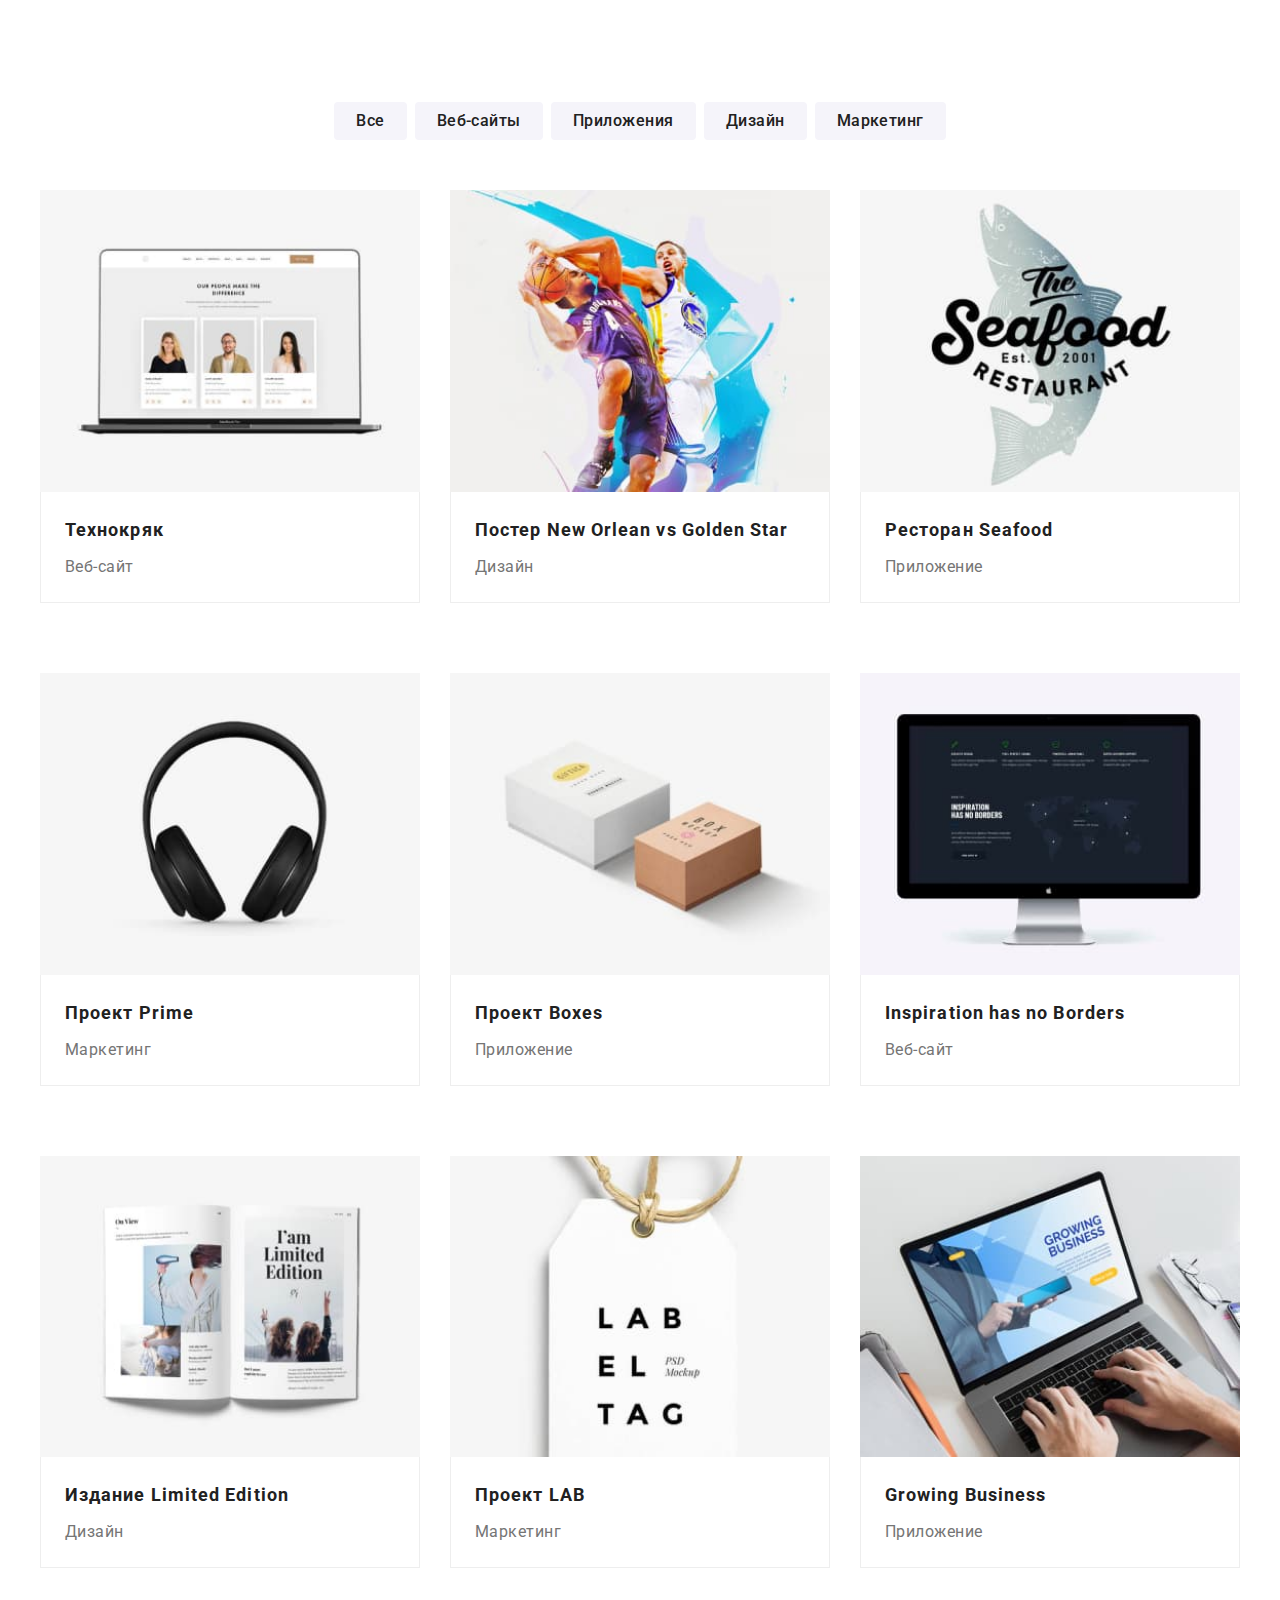
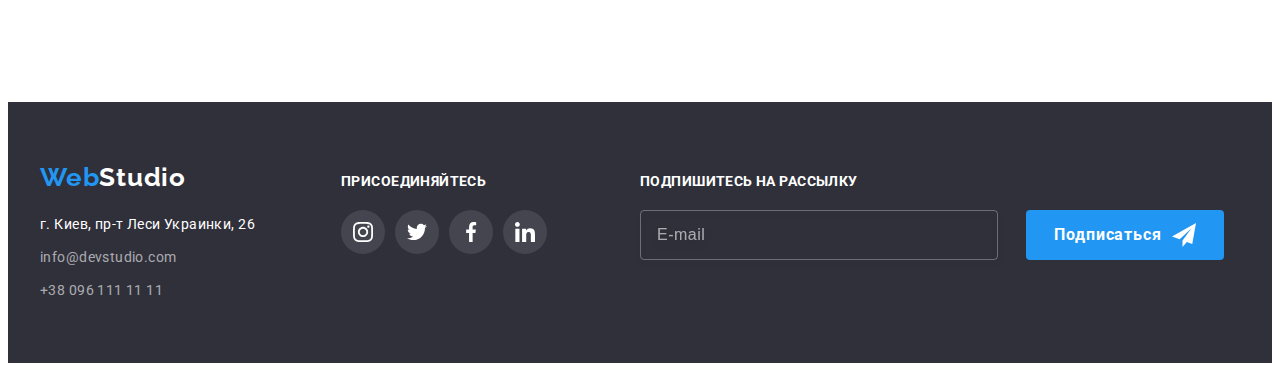
==== commit b35498b1: "Адаптация" ====
--- a/portfolio.html
+++ b/portfolio.html
@@ -92,7 +92,7 @@
               <article class="card">
                 <a href="#" class="products__link link">
                   <div class="products__thumb">
-                    <img src="./images/portfolio/img-1.jpg" alt="Технокряк" width="370" />
+                    <img class="products__img" src="./images/portfolio/img-1.jpg" alt="Технокряк"  />
                     <div class="products__overlay">
                       <p class="products__overlay-text">
                         Технокряк это современная площадка распространения коронавируса. Компании
@@ -112,10 +112,10 @@
               <article class="card">
                 <a href="#" class="products__link link">
                   <div class="products__thumb">
-                    <img
+                    <img class="products__img"
                       src="./images/portfolio/img-2.jpg"
                       alt="Постер New Orlean vs Golden Star"
-                      width="370"
+                      
                     />
                     <div class="products__overlay">
                       <p class="products__overlay-text">
@@ -138,7 +138,7 @@
               <article class="card">
                 <a href="#" class="products__link link">
                   <div class="products__thumb">
-                    <img src="./images/portfolio/img-3.jpg" alt="Ресторан Seafood" width="370" />
+                    <img class="products__img" src="./images/portfolio/img-3.jpg" alt="Ресторан Seafood"  />
                     <div class="products__overlay">
                       <p class="products__overlay-text">
                         Технокряк это современная площадка распространения коронавируса. Компании
@@ -158,7 +158,7 @@
               <article class="card">
                 <a href="#" class="products__link link">
                   <div class="products__thumb">
-                    <img src="./images/portfolio/img-4.jpg" alt="Проект Prime" width="370" />
+                    <img class="products__img" src="./images/portfolio/img-4.jpg" alt="Проект Prime"  />
                     <div class="products__overlay">
                       <p class="products__overlay-text">
                         Технокряк это современная площадка распространения коронавируса. Компании
@@ -178,7 +178,7 @@
               <article class="card">
                 <a href="#" class="products__link link">
                   <div class="products__thumb">
-                    <img src="./images/portfolio/img-5.jpg" alt="Проект Boxes" width="370" />
+                    <img class="products__img" src="./images/portfolio/img-5.jpg" alt="Проект Boxes"  />
                     <div class="products__overlay">
                       <p class="products__overlay-text">
                         Технокряк это современная площадка распространения коронавируса. Компании
@@ -198,10 +198,10 @@
               <article class="card">
                 <a href="#" class="products__link link">
                   <div class="products__thumb">
-                    <img
+                    <img class="products__img"
                       src="./images/portfolio/img-6.jpg"
                       alt="Inspiration has no Borders"
-                      width="370"
+                      
                     />
                     <div class="products__overlay">
                       <p class="products__overlay-text">
@@ -222,10 +222,10 @@
               <article class="card">
                 <a href="#" class="products__link link">
                   <div class="products__thumb">
-                    <img
+                    <img class="products__img"
                       src="./images/portfolio/img-7.jpg"
                       alt="Издание Limited Edition"
-                      width="370"
+                      
                     />
                     <div class="products__overlay">
                       <p class="products__overlay-text">
@@ -246,7 +246,7 @@
               <article class="card">
                 <a href="#" class="products__link link">
                   <div class="products__thumb">
-                    <img src="./images/portfolio/img-8.jpg" alt="Проект LAB" width="370" />
+                    <img class="products__img" src="./images/portfolio/img-8.jpg" alt="Проект LAB"  />
                     <div class="products__overlay">
                       <p class="products__overlay-text">
                         Технокряк это современная площадка распространения коронавируса. Компании
@@ -266,7 +266,7 @@
               <article class="card">
                 <a href="#" class="products__link link">
                   <div class="products__thumb">
-                    <img src="./images/portfolio/img-9.jpg" alt="Growing Business" width="370" />
+                    <img class="products__img" src="./images/portfolio/img-9.jpg" alt="Growing Business"  />
                     <div class="products__overlay">
                       <p class="products__overlay-text">
                         Технокряк это современная площадка распространения коронавируса. Компании
--- a/css/main.min.css
+++ b/css/main.min.css
@@ -1,3 +1,3 @@
 :root{--main-bg-color: #ffffff;--second-bg-color: #f5f4fa;--accent-bg-color: #2f303a;--main-text-color: #757575;--title-text-color: #212121;--accent-text-color: #2196f3;--hover-btn-color: #188ce8;--main-icons-color: #afb1b8;--contacts-text-color: rgba(255, 255, 255, 0.6);--bold-font: 700;--middle-font: 500;--card-shadow: 0px 1px 3px rgba(0, 0, 0, 0.12), 0px 1px 1px rgba(0, 0, 0, 0.14),
-    0px 2px 1px rgba(0, 0, 0, 0.2);--bottom-border: 1px solid #eeeeee}.visually-hidden{position:absolute;clip:rect(0 0 0 0);width:1px;height:1px;margin:-1px}body{background-color:var(--main-bg-color);color:var(--main-text-color);font-family:Roboto, sans-serif;font-weight:400}h1,h2,h3,h4,h5,h6,p{margin-top:0;margin-bottom:0}ul,ol{margin-top:0;margin-bottom:0;padding-left:0}.list{padding:0;margin:0;list-style:none}.link{text-decoration:none}img{display:block;min-width:100%;height:auto}.container{margin-left:auto;margin-right:auto;padding-left:15px;padding-right:15px;width:100%}@media screen and (min-width: 480px){.container{max-width:480px}}@media screen and (min-width: 768px){.container{max-width:768px}}@media screen and (min-width: 1200px){.container{max-width:1200px}}.logo{text-decoration:none;color:var(--accent-text-color);font-family:Raleway;font-weight:var(--bold-font);font-size:24px;line-height:1.16;letter-spacing:0.03em}@media screen and (min-width: 1200px){.logo{font-size:26px;line-height:1.19}}.logo__color{color:#000}.section-title{margin-top:0;margin-bottom:30px;font-weight:var(--bold-font);font-size:28px;line-height:1.17;text-align:center;letter-spacing:0.03em;color:var(--title-text-color)}@media screen and (min-width: 1200px){.section-title{margin-bottom:50px;font-size:36px}}.social-networks{display:flex;justify-content:center;margin-right:-10px}.social-networks__style{margin:0 auto}.social-networks__item{display:flex;margin-right:10px}.social-networks__link{display:flex;justify-content:center;align-items:center;width:44px;height:44px;border-radius:50% 50%;fill:var(--main-icons-color);transition:border-radius 250ms cubic-bezier(0.4, 0, 0.2, 1),background-color 250ms cubic-bezier(0.4, 0, 0.2, 1),fill 250ms cubic-bezier(0.4, 0, 0.2, 1)}.social-networks__link:hover,.social-networks__link:focus{border-radius:50% 50%;background-color:var(--accent-text-color);fill:var(--main-bg-color)}.social-networks--link-style{background-color:rgba(255,255,255,0.1);fill:var(--main-bg-color)}.social-networks__icons{width:20px;height:20px}.backdrop{position:fixed;top:0;left:0;width:100%;height:100%;background:rgba(0,0,0,0.2);opacity:1;transition:opacity 250ms cubic-bezier(0.4, 0, 0.2, 1)}.backdrop.is-hidden{opacity:0;pointer-events:none}.backdrop.is-hidden .modal{transform:translate(-50%, -50%) scale(0.7)}.modal-style{position:absolute;top:50%;left:50%}.modal{width:528px;height:581px;padding:40px;border-radius:4px;box-shadow:0px 1px 3px rgba(0,0,0,0.12),0px 1px 1px rgba(0,0,0,0.14),0px 2px 1px rgba(0,0,0,0.2);background:var(--main-bg-color);transform:translate(-50%, -50%) scale(1);transition:transform 250ms cubic-bezier(0.4, 0, 0.2, 1)}.close-button{position:absolute;top:8px;right:8px;width:30px;height:30px;padding:0;border:1px solid rgba(0,0,0,0.1);border-radius:50% 50%;box-sizing:border-box;cursor:pointer;background:transparent;transition:fill 250ms cubic-bezier(0.4, 0, 0.2, 1)}.close-button:hover,.close-button:focus{fill:var(--accent-text-color)}.close-button__icon-cross{position:absolute;top:8px;right:8px}.order-form{display:flex;flex-direction:column}.modal__text{margin-bottom:12px;font-weight:var(--bold-font);font-size:20px;line-height:1.15;text-align:center;letter-spacing:0.03em;color:var(--title-text-color)}.form-field{position:relative;margin-bottom:10px}.form-field:nth-child(5){margin-bottom:20px}.form-field__lable{display:inline-block;margin-bottom:4px;font-size:12px;line-height:14px;letter-spacing:0.01em;color:var(--main-text-color)}.form-field__input{width:448px;height:40px;padding-left:42px;border:1px solid rgba(33,33,33,0.2);box-sizing:border-box;border-radius:4px;transition:border 250ms cubic-bezier(0.4, 0, 0.2, 1)}.form-field__input:hover,.form-field__input:focus{border:1px solid var(--accent-text-color);box-sizing:border-box;border-radius:4px;outline:none}.form-field__icon{display:inline-block;position:absolute;top:32px;left:12px;fill:#000;transition:fill 250ms cubic-bezier(0.4, 0, 0.2, 1)}.form-field__input:hover ~ .form-field__icon,.form-field__input:focus ~ .form-field__icon{fill:var(--accent-text-color)}.form-field__textarea{width:100%;height:120px;padding:12px 16px;border:1px solid rgba(33,33,33,0.2);box-sizing:border-box;border-radius:4px;resize:none;transition:border 250ms cubic-bezier(0.4, 0, 0.2, 1)}.form-field__textarea:hover,.form-field__textarea:focus{border:1px solid var(--accent-text-color);box-sizing:border-box;border-radius:4px;outline:none}.form-field__textarea::placeholder{font-size:12px;line-height:1.16;letter-spacing:0.01em;color:rgba(117,117,117,0.5)}.form-checkbox{margin-bottom:30px;font-size:14px;line-height:1.71px;letter-spacing:0.03em;color:var(--main-text-color)}.form-checkbox__label{display:flex;align-items:center;justify-content:center}.form-checkbox__icon{display:inline-block;width:16px;height:15px;margin-right:8px;border:2px solid var(--title-text-color);border-radius:3px;transition:background-color 250ms cubic-bezier(0.4, 0, 0.2, 1);cursor:pointer}.form-checkbox__input:checked+.form-checkbox__icon{border:none;background-color:var(--accent-text-color);background-image:url(../images/svg/check-on.svg);background-size:contain}.form-checkbox__link{text-decoration-line:underline;color:var(--accent-text-color)}.form-button-style{position:absolute;bottom:40px;left:264px;transform:translateX(-50%);width:200px;height:50px;padding:10px 55px}.main-button{padding:10px 32px;cursor:pointer;font-family:inherit;font-weight:var(--bold-font);font-size:16px;line-height:1.87;text-align:center;letter-spacing:0.06em;border-radius:4px;color:var(--main-bg-color);background-color:var(--accent-text-color);border-style:none;transition:background-color 250ms cubic-bezier(0.4, 0, 0.2, 1),box-shadow 250ms cubic-bezier(0.4, 0, 0.2, 1)}.main-button:hover,.main-button:focus{background-color:var(--hover-btn-color);box-shadow:0px 4px 4px rgba(0,0,0,0.15)}.header{border-bottom:1px solid #ececec}.main-navigation{display:flex;align-items:center}.navigation{display:flex;align-items:center}.menu{display:flex;margin-left:93px}.menu__item+.menu__item{margin-left:50px}.menu__link{position:relative;display:block;padding-top:32px;padding-bottom:32px;color:var(--title-text-color);text-decoration:none;font-weight:var(--middle-font);font-size:14px;line-height:1.14;letter-spacing:0.02em;transition:color 250ms cubic-bezier(0.4, 0, 0.2, 1)}.menu__link:hover,.menu__link:focus{color:var(--accent-text-color)}.current{color:var(--accent-text-color)}.current::after{content:'';position:absolute;left:0;bottom:-1px;width:100%;height:4px;display:block;background:#2196f3;border-radius:2px}.contacts{display:flex;margin-left:auto}.contacts__item{display:flex}.contacts__item+.contacts__item{margin-left:50px}.contacts__link{display:flex;align-items:center;width:100%;padding-top:32px;padding-bottom:32px;text-decoration:none;font-weight:var(--middle-font);font-size:14px;line-height:1.14;letter-spacing:0.02em;color:var(--main-text-color);transition:color 250ms cubic-bezier(0.4, 0, 0.2, 1)}.contacts__link:hover,.contacts__link:focus{color:var(--accent-text-color)}.contacts__icons{margin-right:10px;fill:currentColor}.main-section{padding-top:180px;padding-bottom:180px;text-align:center;background:linear-gradient(rgba(47,48,58,0.4), rgba(47,48,58,0.4)),url(../images/studio/main-bgi.jpg),#c4c4c4;background-size:cover;background-position:center;background-repeat:no-repeat}@media screen and (min-width: 1200px){.main-section{padding-top:200px;padding-bottom:200px}}.main-section .main-section__title{margin-top:0;margin-bottom:30px;font-weight:900;font-size:26px;line-height:1.62;letter-spacing:0.06em;text-transform:uppercase;color:var(--main-bg-color)}@media screen and (min-width: 1200px){.main-section .main-section__title{font-size:44px;line-height:1.36}}.main-description{margin:0 auto;width:100%}@media screen and (min-width: 480px){.main-description{width:360px}}@media screen and (min-width: 1200px){.main-description{width:696px}}.qualities{padding-top:60px;padding-bottom:60px}@media screen and (min-width: 1200px){.qualities{padding-top:94px;padding-bottom:94px}}.qualities-list{margin-bottom:-30px}@media screen and (min-width: 768px){.qualities-list{display:flex;flex-wrap:wrap;margin-left:-30px}}.qualities-list__item{width:100%;margin-bottom:30px}@media screen and (min-width: 768px){.qualities-list__item{flex-basis:calc((100% - 60px) / 2);margin-left:30px}}@media screen and (min-width: 1200px){.qualities-list__item{flex-basis:calc((100% - 120px) / 4)}}.qualities-list__tiltle{margin-top:0;margin-bottom:10px;text-align:center;text-transform:uppercase;font-weight:var(--bold-font);font-size:14px;line-height:1.14;letter-spacing:0.03em;color:var(--title-text-color)}@media screen and (min-width: 768px){.qualities-list__tiltle{text-align:left}}.qualities-list__text{margin-top:0;margin-bottom:0;font-size:14px;line-height:1.71;letter-spacing:0.03em;color:var(--main-text-color)}.static-block{display:flex;justify-content:center;align-items:center;margin-bottom:30px;width:100%;height:120px;background-color:var(--second-bg-color);border-radius:4px}.static-block__icons{width:70px;height:70px}.only-desktop{display:none}@media screen and (min-width: 1200px){.only-desktop{display:block}}.direction{padding-bottom:94px}.direction-lable{position:absolute;bottom:0;left:0;display:flex;justify-content:center;align-items:center;width:100%;height:70px;background:rgba(47,48,58,0.8)}.direction-lable__text{font-weight:var(--bold-font);font-size:14px;line-height:1.42;letter-spacing:0.03em;text-align:center;text-transform:uppercase;color:var(--main-bg-color)}.direction-list{display:flex;margin-right:-30px}.direction-list__item{position:relative;margin-right:30px}.team{padding-top:60px;padding-bottom:60px;background-color:var(--second-bg-color)}@media screen and (min-width: 1200px){.team{padding-top:94px;padding-bottom:94px}}.team-list{margin-bottom:-30px;text-align:center}@media screen and (min-width: 768px){.team-list{display:flex;flex-wrap:wrap;margin-left:-30px}}.team-list__item{width:100%;margin-bottom:30px;background-color:var(--main-bg-color);border-radius:0px 0px 4px 4px;box-shadow:var(--card-shadow)}@media screen and (min-width: 768px){.team-list__item{flex-basis:calc((100% - 60px) / 2);margin-left:30px}}@media screen and (min-width: 1200px){.team-list__item{flex-basis:calc((100% - 120px) / 4)}}.team .bottom-item{padding-top:30px;padding-bottom:30px}.team .bottom-item__title{margin-top:0;margin-bottom:10px;font-weight:var(--middle-font);font-size:16px;line-height:1.19;letter-spacing:0.03em;color:var(--title-text-color)}@media screen and (min-width: 1200px){.team .bottom-item__title{margin-bottom:16px}}.team .bottom-item__text{margin-top:0;margin-bottom:16px;font-size:16px;line-height:1.19;letter-spacing:0.03em;color:var(--main-text-color)}.clients{padding-top:60px;padding-bottom:60px}@media screen and (min-width: 1200px){.clients{padding-top:94px;padding-bottom:94px}}.clients-list{margin-bottom:-30px;display:flex;flex-wrap:wrap;margin-left:-30px}.clients-list__item{width:100%;margin-bottom:30px;flex-basis:calc((100% - 60px) / 2);margin-left:30px}@media screen and (min-width: 768px){.clients-list__item{flex-basis:calc((100% - 90px) / 3);margin-left:30px}}@media screen and (min-width: 1200px){.clients-list__item{flex-basis:calc((100% - 180px) / 6)}}.clients-list__link{display:flex;align-items:center;justify-content:center;height:92px;border:1px solid var(--main-icons-color);border-radius:4px;fill:var(--main-icons-color);transition:fill 250ms cubic-bezier(0.4, 0, 0.2, 1),border 250ms cubic-bezier(0.4, 0, 0.2, 1)}.clients-list__link:hover,.clients-list__link:focus{fill:var(--accent-text-color);border:1px solid var(--accent-text-color)}.portfolio{padding-top:60px;padding-bottom:60px}@media screen and (min-width: 768px){.portfolio{padding-bottom:30px}}@media screen and (min-width: 1200px){.portfolio{padding-top:94px;padding-bottom:50px}}.filter{display:flex;flex-wrap:wrap;justify-content:start;margin-top:-15px;margin-bottom:40px}@media screen and (min-width: 768px){.filter{justify-content:center}}.filter__item{margin-top:15px}.filter__item:not(:last-child){margin-right:8px}.filter__button{padding:6px 22px;font-family:inherit;cursor:pointer;font-weight:var(--middle-font);font-size:16px;line-height:1.62;text-align:center;letter-spacing:0.03em;color:var(--title-text-color);background-color:var(--second-bg-color);border-color:transparent;border-style:none;border-radius:4px;transition:color 250ms cubic-bezier(0.4, 0, 0.2, 1),background-color 250ms cubic-bezier(0.4, 0, 0.2, 1),box-shadow 250ms cubic-bezier(0.4, 0, 0.2, 1)}.filter__button:hover,.filter__button:focus{color:var(--main-bg-color);background-color:var(--accent-text-color);box-shadow:0px 2px 2px 0px rgba(0,0,0,0.12),0px 1px 2px 0px rgba(0,0,0,0.08),0px 3px 1px 0px rgba(0,0,0,0.1)}.products{display:flex;flex-wrap:wrap}.products__item{width:100%;background:var(--main-bg-color);transition:transform 250ms cubic-bezier(0.4, 0, 0.2, 1)}.products__item:not(:last-child){margin-bottom:40px}.products__item:hover,.products__item:focus{box-shadow:0px 1px 1px rgba(0,0,0,0.12),0px 4px 4px rgba(0,0,0,0.06),1px 4px 6px rgba(0,0,0,0.16)}.products__thumb{position:relative;overflow:hidden}.products__overlay{position:absolute;top:0;left:0;width:100%;height:100%;display:flex;justify-content:center;align-items:center;padding:63px 24px;background:rgba(33,150,243,0.9);transform:translateY(101%);transition:transform 250ms cubic-bezier(0.4, 0, 0.2, 1)}.products__item:hover .products__overlay,.products__item:hover .products__overlay{transform:translateY(0)}.products__overlay-text{font-size:18px;line-height:1.56;letter-spacing:0.03em;color:var(--main-bg-color)}.products__bottom-block{padding:20px 24px;border-right:var(--bottom-border);border-bottom:var(--bottom-border);border-left:var(--bottom-border)}.products__bottom-title{margin-top:0;margin-bottom:4px;font-weight:var(--bold-font);font-size:18px;line-height:2;letter-spacing:0.06em;color:var(--title-text-color)}.products__bottom-text{margin-top:0;margin-bottom:0;font-size:16px;line-height:1.87;letter-spacing:0.03em;color:var(--main-text-color)}.card{width:100%}.footer{padding-top:60px;padding-bottom:60px;background-color:var(--accent-bg-color)}.footer-block{text-align:center}@media screen and (min-width: 768px){.footer-block{display:flex;flex-wrap:wrap;align-items:baseline;justify-content:space-around}}@media screen and (min-width: 1200px){.footer-block{flex-wrap:nowrap;text-align:left;justify-content:flex-start}}.footer__logo{display:inline-block;margin-bottom:20px}.address-block{display:flex;flex-direction:column;align-items:center;margin-bottom:60px}@media screen and (min-width: 1200px){.address-block{align-items:flex-start;margin-bottom:0;margin-right:70px}}.address{font-style:normal;font-size:14px;line-height:1.7;letter-spacing:0.03em;color:var(--main-bg-color)}@media screen and (min-width: 1200px){.address{width:231px}}.address-style{margin-bottom:9px}.footer__logo--inverse-color{color:var(--main-bg-color)}.footer-list{margin-bottom:-9px}.footer-list__item{margin-bottom:9px}.footer-list__contacts{padding-top:4px;padding-bottom:4px;text-decoration:none;font-size:14px;line-height:1.7;letter-spacing:0.03em;color:var(--contacts-text-color);transition:color 250ms cubic-bezier(0.4, 0, 0.2, 1)}.footer-list__contacts:hover,.footer-list__contacts:focus{color:var(--accent-text-color)}.social{text-align:center}@media screen and (min-width: 1200px){.social{margin-right:93px;text-align:left}}.social-text{margin-bottom:20px;padding:0;font-weight:var(--bold-font);font-size:14px;line-height:1.14;letter-spacing:0.03em;text-transform:uppercase;color:var(--main-bg-color)}.social-mob-style{margin-bottom:60px}@media screen and (min-width: 1200px){.social-mob-style{margin-bottom:0}}.subscribe{width:100%}.subscribe-form{display:flex;flex-direction:column;align-items:center;width:100%}@media screen and (min-width: 1200px){.subscribe-form{align-items:flex-start;flex-direction:row}}.subscribe-form__input{width:100%;height:50px;margin-bottom:20px;padding:15px 16px;font-size:16px;line-height:1.25;letter-spacing:0.03em;border:1px solid rgba(255,255,255,0.3);box-sizing:border-box;filter:drop-shadow(0px 4px 4px rgba(0,0,0,0.15));border-radius:4px;outline:none;color:rgba(255,255,255,0.6);background-color:transparent;transition:border 250ms cubic-bezier(0.4, 0, 0.2, 1)}@media screen and (min-width: 768px){.subscribe-form__input{width:450px}}@media screen and (min-width: 1200px){.subscribe-form__input{margin-right:12px;width:358px;margin-bottom:0}}.subscribe-form__input::placeholder{color:rgba(255,255,255,0.6);transition:color 250ms cubic-bezier(0.4, 0, 0.2, 1)}.subscribe-form__input:hover,.subscribe-form__input:focus{border-color:var(--accent-text-color);color:var(--main-bg-color);outline:none}.subscribe-form__input:hover::placeholder,.subscribe-form__input:focus::placeholder{color:var(--accent-text-color)}.footer-btn-style{margin-left:auto;margin-right:auto;display:flex;align-items:center;justify-content:center;padding:10px 28px}.icon-send{margin-left:10px;fill:var(--main-bg-color)}
+    0px 2px 1px rgba(0, 0, 0, 0.2);--bottom-border: 1px solid #eeeeee}.visually-hidden{position:absolute;clip:rect(0 0 0 0);width:1px;height:1px;margin:-1px}body{background-color:var(--main-bg-color);color:var(--main-text-color);font-family:Roboto, sans-serif;font-weight:400}h1,h2,h3,h4,h5,h6,p{margin-top:0;margin-bottom:0}ul,ol{margin-top:0;margin-bottom:0;padding-left:0}.list{padding:0;margin:0;list-style:none}.link{text-decoration:none}img{display:block;min-width:100%;height:auto}.container{margin-left:auto;margin-right:auto;padding-left:15px;padding-right:15px;width:100%}@media screen and (min-width: 480px){.container{max-width:480px}}@media screen and (min-width: 768px){.container{max-width:768px}}@media screen and (min-width: 1200px){.container{max-width:1200px}}.logo{text-decoration:none;color:var(--accent-text-color);font-family:Raleway;font-weight:var(--bold-font);font-size:24px;line-height:1.16;letter-spacing:0.03em}@media screen and (min-width: 1200px){.logo{font-size:26px;line-height:1.19}}.logo__color{color:#000}.only-desktop{display:none}@media screen and (min-width: 1200px){.only-desktop{display:block}}.section-title{margin-top:0;margin-bottom:30px;font-weight:var(--bold-font);font-size:28px;line-height:1.17;text-align:center;letter-spacing:0.03em;color:var(--title-text-color)}@media screen and (min-width: 1200px){.section-title{margin-bottom:50px;font-size:36px}}.social-networks{display:flex;justify-content:center;margin-right:-10px}.social-networks__style{margin:0 auto}.social-networks__item{display:flex;margin-right:10px}.social-networks__link{display:flex;justify-content:center;align-items:center;width:44px;height:44px;border-radius:50% 50%;fill:var(--main-icons-color);transition:border-radius 250ms cubic-bezier(0.4, 0, 0.2, 1),background-color 250ms cubic-bezier(0.4, 0, 0.2, 1),fill 250ms cubic-bezier(0.4, 0, 0.2, 1)}.social-networks__link:hover,.social-networks__link:focus{border-radius:50% 50%;background-color:var(--accent-text-color);fill:var(--main-bg-color)}.social-networks--link-style{background-color:rgba(255,255,255,0.1);fill:var(--main-bg-color)}.social-networks__icons{width:20px;height:20px}.backdrop{position:fixed;top:0;left:0;width:100%;height:100%;background:rgba(0,0,0,0.2);opacity:1;transition:opacity 250ms cubic-bezier(0.4, 0, 0.2, 1)}.backdrop.is-hidden{opacity:0;pointer-events:none}.backdrop.is-hidden .modal{transform:translate(-50%, -50%) scale(0.7)}.modal-style{position:absolute;top:50%;left:50%}.modal{width:528px;height:581px;padding:40px;border-radius:4px;box-shadow:0px 1px 3px rgba(0,0,0,0.12),0px 1px 1px rgba(0,0,0,0.14),0px 2px 1px rgba(0,0,0,0.2);background:var(--main-bg-color);transform:translate(-50%, -50%) scale(1);transition:transform 250ms cubic-bezier(0.4, 0, 0.2, 1)}.close-button{position:absolute;top:8px;right:8px;width:30px;height:30px;padding:0;border:1px solid rgba(0,0,0,0.1);border-radius:50% 50%;box-sizing:border-box;cursor:pointer;background:transparent;transition:fill 250ms cubic-bezier(0.4, 0, 0.2, 1)}.close-button:hover,.close-button:focus{fill:var(--accent-text-color)}.close-button__icon-cross{position:absolute;top:8px;right:8px}.order-form{display:flex;flex-direction:column}.modal__text{margin-bottom:12px;font-weight:var(--bold-font);font-size:20px;line-height:1.15;text-align:center;letter-spacing:0.03em;color:var(--title-text-color)}.form-field{position:relative;margin-bottom:10px}.form-field:nth-child(5){margin-bottom:20px}.form-field__lable{display:inline-block;margin-bottom:4px;font-size:12px;line-height:14px;letter-spacing:0.01em;color:var(--main-text-color)}.form-field__input{width:448px;height:40px;padding-left:42px;border:1px solid rgba(33,33,33,0.2);box-sizing:border-box;border-radius:4px;transition:border 250ms cubic-bezier(0.4, 0, 0.2, 1)}.form-field__input:hover,.form-field__input:focus{border:1px solid var(--accent-text-color);box-sizing:border-box;border-radius:4px;outline:none}.form-field__icon{display:inline-block;position:absolute;top:32px;left:12px;fill:#000;transition:fill 250ms cubic-bezier(0.4, 0, 0.2, 1)}.form-field__input:hover ~ .form-field__icon,.form-field__input:focus ~ .form-field__icon{fill:var(--accent-text-color)}.form-field__textarea{width:100%;height:120px;padding:12px 16px;border:1px solid rgba(33,33,33,0.2);box-sizing:border-box;border-radius:4px;resize:none;transition:border 250ms cubic-bezier(0.4, 0, 0.2, 1)}.form-field__textarea:hover,.form-field__textarea:focus{border:1px solid var(--accent-text-color);box-sizing:border-box;border-radius:4px;outline:none}.form-field__textarea::placeholder{font-size:12px;line-height:1.16;letter-spacing:0.01em;color:rgba(117,117,117,0.5)}.form-checkbox{margin-bottom:30px;font-size:14px;line-height:1.71px;letter-spacing:0.03em;color:var(--main-text-color)}.form-checkbox__label{display:flex;align-items:center;justify-content:center}.form-checkbox__icon{display:inline-block;width:16px;height:15px;margin-right:8px;border:2px solid var(--title-text-color);border-radius:3px;transition:background-color 250ms cubic-bezier(0.4, 0, 0.2, 1);cursor:pointer}.form-checkbox__input:checked+.form-checkbox__icon{border:none;background-color:var(--accent-text-color);background-image:url(../images/svg/check-on.svg);background-size:contain}.form-checkbox__link{text-decoration-line:underline;color:var(--accent-text-color)}.form-button-style{position:absolute;bottom:40px;left:264px;transform:translateX(-50%);width:200px;height:50px;padding:10px 55px}.main-button{padding:10px 32px;cursor:pointer;font-family:inherit;font-weight:var(--bold-font);font-size:16px;line-height:1.87;text-align:center;letter-spacing:0.06em;border-radius:4px;color:var(--main-bg-color);background-color:var(--accent-text-color);border-style:none;transition:background-color 250ms cubic-bezier(0.4, 0, 0.2, 1),box-shadow 250ms cubic-bezier(0.4, 0, 0.2, 1)}.main-button:hover,.main-button:focus{background-color:var(--hover-btn-color);box-shadow:0px 4px 4px rgba(0,0,0,0.15)}.header{border-bottom:1px solid #ececec}.main-navigation{display:flex;align-items:center;justify-content:space-between;padding-top:16px;padding-bottom:16px}@media screen and (min-width: 768px){.main-navigation{padding-top:26px;padding-bottom:26px}}.navigation{display:flex}.menu{display:flex;display:none;margin-left:93px}.menu__item+.menu__item{margin-left:50px}.menu__link{position:relative;display:block;padding-top:32px;padding-bottom:32px;color:var(--title-text-color);text-decoration:none;font-weight:var(--middle-font);font-size:14px;line-height:1.14;letter-spacing:0.02em;transition:color 250ms cubic-bezier(0.4, 0, 0.2, 1)}.menu__link:hover,.menu__link:focus{color:var(--accent-text-color)}.current{color:var(--accent-text-color)}.current::after{content:'';position:absolute;left:0;bottom:-1px;width:100%;height:4px;display:block;background:#2196f3;border-radius:2px}.contacts{display:flex;display:none;margin-left:auto}.contacts__item{display:flex}.contacts__item+.contacts__item{margin-left:50px}.contacts__link{display:flex;align-items:center;width:100%;padding-top:32px;padding-bottom:32px;text-decoration:none;font-weight:var(--middle-font);font-size:14px;line-height:1.14;letter-spacing:0.02em;color:var(--main-text-color);transition:color 250ms cubic-bezier(0.4, 0, 0.2, 1)}.contacts__link:hover,.contacts__link:focus{color:var(--accent-text-color)}.contacts__icons{margin-right:10px;fill:currentColor}.menu-btn{display:block;width:24px;height:16px;align-items:center;padding:0;background:none;border:none;fill:#000}.menu-btn .menu-icon:hover,.menu-btn .menu-icon:focus{fill:var(--accent-text-color)}.main-section{padding-top:180px;padding-bottom:180px;text-align:center;background:linear-gradient(rgba(47,48,58,0.4), rgba(47,48,58,0.4)),url(../images/studio/main-bgi.jpg),#c4c4c4;background-size:cover;background-position:center;background-repeat:no-repeat}@media screen and (min-width: 1200px){.main-section{padding-top:200px;padding-bottom:200px}}.main-section .main-section__title{margin-top:0;margin-bottom:30px;font-weight:900;font-size:26px;line-height:1.62;letter-spacing:0.06em;text-transform:uppercase;color:var(--main-bg-color)}@media screen and (min-width: 1200px){.main-section .main-section__title{font-size:44px;line-height:1.36}}.main-description{margin:0 auto;width:100%}@media screen and (min-width: 480px){.main-description{width:360px}}@media screen and (min-width: 1200px){.main-description{width:696px}}.qualities{padding-top:60px;padding-bottom:60px}@media screen and (min-width: 1200px){.qualities{padding-top:94px;padding-bottom:94px}}.qualities-list{margin-bottom:-30px}@media screen and (min-width: 768px){.qualities-list{display:flex;flex-wrap:wrap;margin-left:-30px}}.qualities-list__item{width:100%;margin-bottom:30px}@media screen and (min-width: 768px){.qualities-list__item{flex-basis:calc((100% - 60px) / 2);margin-left:30px}}@media screen and (min-width: 1200px){.qualities-list__item{flex-basis:calc((100% - 120px) / 4)}}.qualities-list__tiltle{margin-top:0;margin-bottom:10px;text-align:center;text-transform:uppercase;font-weight:var(--bold-font);font-size:14px;line-height:1.14;letter-spacing:0.03em;color:var(--title-text-color)}@media screen and (min-width: 768px){.qualities-list__tiltle{text-align:left}}.qualities-list__text{margin-top:0;margin-bottom:0;font-size:14px;line-height:1.71;letter-spacing:0.03em;color:var(--main-text-color)}.static-block{display:flex;justify-content:center;align-items:center;margin-bottom:30px;width:100%;height:120px;background-color:var(--second-bg-color);border-radius:4px}.static-block__icons{width:70px;height:70px}.direction{padding-bottom:94px}.direction-lable{position:absolute;bottom:0;left:0;display:flex;justify-content:center;align-items:center;width:100%;height:70px;background:rgba(47,48,58,0.8)}.direction-lable__text{font-weight:var(--bold-font);font-size:14px;line-height:1.42;letter-spacing:0.03em;text-align:center;text-transform:uppercase;color:var(--main-bg-color)}.direction-list{display:flex;margin-right:-30px}.direction-list__item{position:relative;margin-right:30px}.team{padding-top:60px;padding-bottom:60px;background-color:var(--second-bg-color)}@media screen and (min-width: 1200px){.team{padding-top:94px;padding-bottom:94px}}.team-list{margin-bottom:-30px;text-align:center}@media screen and (min-width: 768px){.team-list{display:flex;flex-wrap:wrap;margin-left:-30px}}.team-list__item{width:100%;margin-bottom:30px;background-color:var(--main-bg-color);border-radius:0px 0px 4px 4px;box-shadow:var(--card-shadow)}@media screen and (min-width: 768px){.team-list__item{flex-basis:calc((100% - 60px) / 2);margin-left:30px}}@media screen and (min-width: 1200px){.team-list__item{flex-basis:calc((100% - 120px) / 4)}}.team .bottom-item{padding-top:30px;padding-bottom:30px}.team .bottom-item__title{margin-top:0;margin-bottom:10px;font-weight:var(--middle-font);font-size:16px;line-height:1.19;letter-spacing:0.03em;color:var(--title-text-color)}@media screen and (min-width: 1200px){.team .bottom-item__title{margin-bottom:16px}}.team .bottom-item__text{margin-top:0;margin-bottom:16px;font-size:16px;line-height:1.19;letter-spacing:0.03em;color:var(--main-text-color)}.clients{padding-top:60px;padding-bottom:60px}@media screen and (min-width: 1200px){.clients{padding-top:94px;padding-bottom:94px}}.clients-list{margin-bottom:-30px;display:flex;flex-wrap:wrap;margin-left:-30px}.clients-list__item{width:100%;margin-bottom:30px;flex-basis:calc((100% - 60px) / 2);margin-left:30px}@media screen and (min-width: 768px){.clients-list__item{flex-basis:calc((100% - 90px) / 3);margin-left:30px}}@media screen and (min-width: 1200px){.clients-list__item{flex-basis:calc((100% - 180px) / 6)}}.clients-list__link{display:flex;align-items:center;justify-content:center;height:92px;border:1px solid var(--main-icons-color);border-radius:4px;fill:var(--main-icons-color);transition:fill 250ms cubic-bezier(0.4, 0, 0.2, 1),border 250ms cubic-bezier(0.4, 0, 0.2, 1)}.clients-list__link:hover,.clients-list__link:focus{fill:var(--accent-text-color);border:1px solid var(--accent-text-color)}.portfolio{padding-top:60px;padding-bottom:60px}@media screen and (min-width: 1200px){.portfolio{padding-top:94px;padding-bottom:94px}}.filter{display:flex;flex-wrap:wrap;justify-content:start;margin-top:-15px;margin-bottom:40px}@media screen and (min-width: 768px){.filter{justify-content:center;margin-bottom:30px}}@media screen and (min-width: 768px){.filter{margin-bottom:50px}}.filter__item{margin-top:15px}.filter__item:not(:last-child){margin-right:8px}.filter__button{padding:6px 22px;font-family:inherit;cursor:pointer;font-weight:var(--middle-font);font-size:16px;line-height:1.62;text-align:center;letter-spacing:0.03em;color:var(--title-text-color);background-color:var(--second-bg-color);border-color:transparent;border-style:none;border-radius:4px;transition:color 250ms cubic-bezier(0.4, 0, 0.2, 1),background-color 250ms cubic-bezier(0.4, 0, 0.2, 1),box-shadow 250ms cubic-bezier(0.4, 0, 0.2, 1)}.filter__button:hover,.filter__button:focus{color:var(--main-bg-color);background-color:var(--accent-text-color);box-shadow:0px 2px 2px 0px rgba(0,0,0,0.12),0px 1px 2px 0px rgba(0,0,0,0.08),0px 3px 1px 0px rgba(0,0,0,0.1)}.products{display:flex;flex-wrap:wrap}@media screen and (min-width: 768px){.products{margin-top:calc(-1 * 30px);margin-left:calc(-1 * 30px)}}.products__item{width:100%;background:var(--main-bg-color);transition:transform 250ms cubic-bezier(0.4, 0, 0.2, 1)}@media screen and (min-width: 768px){.products__item{margin-top:30px;margin-left:30px;width:354px;flex-basis:calc(100% / 2 - 30px)}}@media screen and (min-width: 768px){.products__item{width:370px;flex-basis:calc(100% / 3 - 30px)}}.products__item:not(:last-child){margin-bottom:40px}.products__item:hover,.products__item:focus{box-shadow:0px 1px 1px rgba(0,0,0,0.12),0px 4px 4px rgba(0,0,0,0.06),1px 4px 6px rgba(0,0,0,0.16)}.products__thumb{position:relative;overflow:hidden}.products__overlay{position:absolute;top:0;left:0;width:100%;height:100%;display:flex;justify-content:center;align-items:center;padding:63px 24px;background:rgba(33,150,243,0.9);transform:translateY(101%);transition:transform 250ms cubic-bezier(0.4, 0, 0.2, 1)}.products__item:hover .products__overlay,.products__item:hover .products__overlay{transform:translateY(0)}.products__overlay-text{font-size:18px;line-height:1.56;letter-spacing:0.03em;color:var(--main-bg-color)}.products__bottom-block{padding:20px 24px;border-right:var(--bottom-border);border-bottom:var(--bottom-border);border-left:var(--bottom-border)}.products__bottom-title{margin-top:0;margin-bottom:4px;font-weight:var(--bold-font);font-size:18px;line-height:2;letter-spacing:0.06em;color:var(--title-text-color)}.products__bottom-text{margin-top:0;margin-bottom:0;font-size:16px;line-height:1.87;letter-spacing:0.03em;color:var(--main-text-color)}.card{width:100%}.footer{padding-top:60px;padding-bottom:60px;background-color:var(--accent-bg-color)}.footer-block{text-align:center}@media screen and (min-width: 768px){.footer-block{display:flex;flex-wrap:wrap;align-items:baseline;justify-content:space-around}}@media screen and (min-width: 1200px){.footer-block{flex-wrap:nowrap;text-align:left;justify-content:flex-start}}.footer__logo{display:inline-block;margin-bottom:20px}.address-block{display:flex;flex-direction:column;align-items:center;margin-bottom:60px}@media screen and (min-width: 1200px){.address-block{align-items:flex-start;margin-bottom:0;margin-right:70px}}.address{font-style:normal;font-size:14px;line-height:1.7;letter-spacing:0.03em;color:var(--main-bg-color)}@media screen and (min-width: 1200px){.address{width:231px}}.address-style{margin-bottom:9px}.footer__logo--inverse-color{color:var(--main-bg-color)}.footer-list{margin-bottom:-9px}.footer-list__item{margin-bottom:9px}.footer-list__contacts{padding-top:4px;padding-bottom:4px;text-decoration:none;font-size:14px;line-height:1.7;letter-spacing:0.03em;color:var(--contacts-text-color);transition:color 250ms cubic-bezier(0.4, 0, 0.2, 1)}.footer-list__contacts:hover,.footer-list__contacts:focus{color:var(--accent-text-color)}.social{text-align:center}@media screen and (min-width: 1200px){.social{margin-right:93px;text-align:left}}.social-text{margin-bottom:20px;padding:0;font-weight:var(--bold-font);font-size:14px;line-height:1.14;letter-spacing:0.03em;text-transform:uppercase;color:var(--main-bg-color)}.social-mob-style{margin-bottom:60px}@media screen and (min-width: 1200px){.social-mob-style{margin-bottom:0}}.subscribe{width:100%}.subscribe-form{display:flex;flex-direction:column;align-items:center;width:100%}@media screen and (min-width: 1200px){.subscribe-form{align-items:flex-start;flex-direction:row}}.subscribe-form__input{width:100%;height:50px;margin-bottom:20px;padding:15px 16px;font-size:16px;line-height:1.25;letter-spacing:0.03em;border:1px solid rgba(255,255,255,0.3);box-sizing:border-box;filter:drop-shadow(0px 4px 4px rgba(0,0,0,0.15));border-radius:4px;outline:none;color:rgba(255,255,255,0.6);background-color:transparent;transition:border 250ms cubic-bezier(0.4, 0, 0.2, 1)}@media screen and (min-width: 768px){.subscribe-form__input{width:450px}}@media screen and (min-width: 1200px){.subscribe-form__input{margin-right:12px;width:358px;margin-bottom:0}}.subscribe-form__input::placeholder{color:rgba(255,255,255,0.6);transition:color 250ms cubic-bezier(0.4, 0, 0.2, 1)}.subscribe-form__input:hover,.subscribe-form__input:focus{border-color:var(--accent-text-color);color:var(--main-bg-color);outline:none}.subscribe-form__input:hover::placeholder,.subscribe-form__input:focus::placeholder{color:var(--accent-text-color)}.footer-btn-style{margin-left:auto;margin-right:auto;display:flex;align-items:center;justify-content:center;padding:10px 28px}.icon-send{margin-left:10px;fill:var(--main-bg-color)}
 /*# sourceMappingURL=main.min.css.map */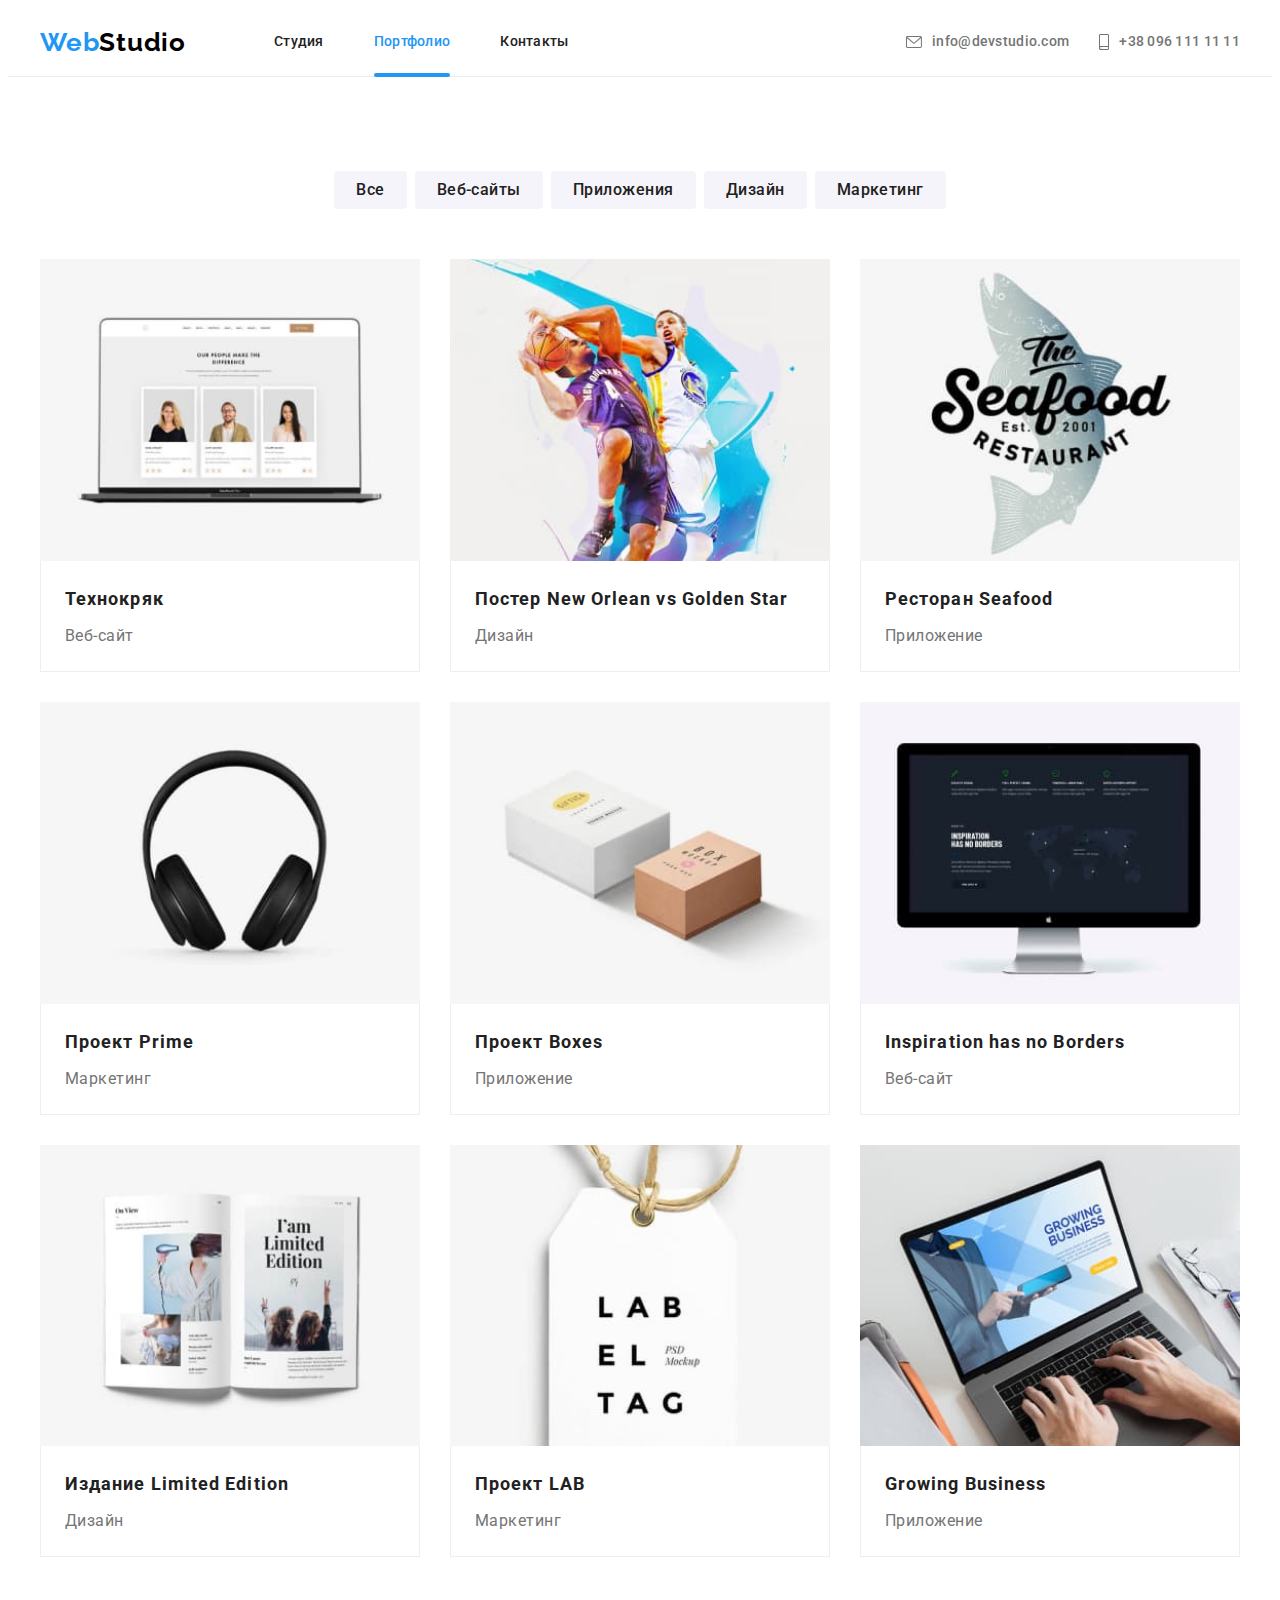
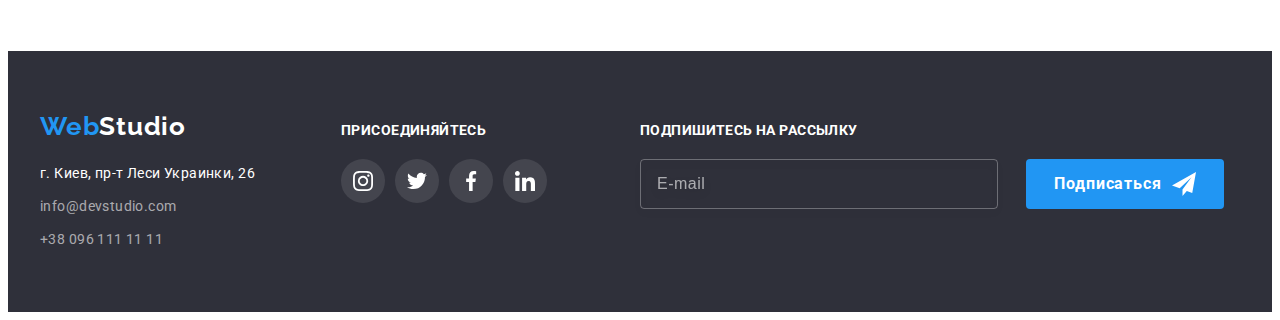
==== commit afec5164: "..." ====
--- a/portfolio.html
+++ b/portfolio.html
@@ -20,19 +20,20 @@
     <link rel="stylesheet" href="./css/main.min.css" />
   </head>
   <body>
-    <!-- <header class="header">
+    <header class="header">
       <div class="container main-navigation">
         <nav class="navigation">
-          <a lang="en" href="./index.html" class="logo">
+          <a lang="en" href="./index.html" class="logo logo-mob-style">
             Web<span class="logo__color">Studio</span>
           </a>
-          <ul class="menu list">
+
+          <ul class="menu list" >
             <li class="menu__item">
               <a href="./index.html" class="menu__link">Студия</a>
             </li>
 
             <li class="menu__item">
-              <a href="./portfolio.html" class="menu__link  current">Портфолио</a>
+              <a href="./portfolio.html" class="menu__link current">Портфолио</a>
             </li>
 
             <li class="menu__item">
@@ -43,7 +44,7 @@
         <ul class="contacts list">
           <li class="contacts__item">
             <a class="contacts__link" href="mailto:info@devstudio.com">
-              <svg class="contacts__icons icon-envelope" width="16px" height="12px">
+              <svg class="contacts__icons" width="16px" height="12px">
                 <use href="./images/svg/sprite.svg#icon-envelope-contact"></use>
               </svg>
               info&#64;devstudio.com
@@ -52,15 +53,82 @@
 
           <li class="contacts__item">
             <a class="contacts__link" href="tel:+380961111111">
-              <svg class="contacts__icons icon-smartphone" width="10px" height="16px">
+              <svg class="contacts__icons" width="10px" height="16px">
                 <use href="./images/svg/sprite.svg#icon-smartphone-contact"></use>
               </svg>
               +38 096 111 11 11
             </a>
           </li>
         </ul>
+       </nav>
+
+        <button type="button" class="menu-btn" data-menu-open>
+          <svg class="menu-icon" width="24" height="16">
+            <use href="./images/svg/sprite.svg#menu-burger"></use>
+          </svg>
+        </button>
+
+<!-- MOBILE MENU -->
+
+        <div class="mobile-menu is-hidden" data-menu>
+          <button class="close-button close-but-syle" data-menu-close>
+            <svg class="icon-cross" width="18" height="18">
+              <use href="./images/svg/sprite.svg#icon-cross"></use>
+            </svg>
+          </button>
+          <div class="container mobile-container-style">
+            <ul class="mobile-menu-list list" >
+              <li class="mobile-menu-list__item">
+                <a href="./index.html" class="mobile-menu-list__link link ">Студия</a>
+              </li>
+    
+              <li class="mobile-menu-list__item">
+                <a href="./portfolio.html" class="mobile-menu-list__link link-active link">Портфолио</a>
+              </li>
+    
+              <li class="mobile-menu-list__item">
+                <a href="#" class="mobile-menu-list__link link">Контакты</a>
+              </li>
+            </ul>
+            <div class="mobile-menu-bottom">
+              <ul class="mobile-contacts-list list">
+            <li class="mobile-contacts-list__item">
+              <a class="mobile-contacts-list__link-phone link" href="tel:+380961111111">
+                +38 096 111 11 11
+              </a>
+            </li>
+
+            <li class="mobile-contacts-list__item">
+              <a class="mobile-contacts-list__link-mail link" href="mailto:info@devstudio.com">
+                info&#64;devstudio.com
+              </a>
+            </li>
+           </ul>
+    
+           <ul class="mobile-social-list list" >
+            <li class="mobile-social-list__item">
+              <a href="./index.html" class="mobile-social-list__link link">Instagram</a>
+            </li>
+    
+            <li class="mobile-social-list__item">
+              <a href="./portfolio.html" class="mobile-social-list__link link">Twitter</a>
+            </li>
+    
+            <li class="mobile-social-list__item">
+              <a href="#" class="mobile-social-list__link link">Facebook</a>
+            </li>
+    
+            <li class="mobile-social-list__item">
+              <a href="#" class="mobile-social-list__link link">LinkedIn</a>
+            </li>
+           </ul>
+         </div>
+          
+        </div>
+      </div>  
+
       </div>
-    </header>-->
+    </header>
     <main> 
       <!-- PORTFOLIO -->
       <section class="portfolio">
--- a/css/main.min.css
+++ b/css/main.min.css
@@ -1,3 +1,3 @@
 :root{--main-bg-color: #ffffff;--second-bg-color: #f5f4fa;--accent-bg-color: #2f303a;--main-text-color: #757575;--title-text-color: #212121;--accent-text-color: #2196f3;--hover-btn-color: #188ce8;--main-icons-color: #afb1b8;--contacts-text-color: rgba(255, 255, 255, 0.6);--bold-font: 700;--middle-font: 500;--card-shadow: 0px 1px 3px rgba(0, 0, 0, 0.12), 0px 1px 1px rgba(0, 0, 0, 0.14),
-    0px 2px 1px rgba(0, 0, 0, 0.2);--bottom-border: 1px solid #eeeeee}.visually-hidden{position:absolute;clip:rect(0 0 0 0);width:1px;height:1px;margin:-1px}body{background-color:var(--main-bg-color);color:var(--main-text-color);font-family:Roboto, sans-serif;font-weight:400}h1,h2,h3,h4,h5,h6,p{margin-top:0;margin-bottom:0}ul,ol{margin-top:0;margin-bottom:0;padding-left:0}.list{padding:0;margin:0;list-style:none}.link{text-decoration:none}img{display:block;min-width:100%;height:auto}.container{margin-left:auto;margin-right:auto;padding-left:15px;padding-right:15px;width:100%}@media screen and (min-width: 480px){.container{max-width:480px}}@media screen and (min-width: 768px){.container{max-width:768px}}@media screen and (min-width: 1200px){.container{max-width:1200px}}.logo{text-decoration:none;color:var(--accent-text-color);font-family:Raleway;font-weight:var(--bold-font);font-size:24px;line-height:1.16;letter-spacing:0.03em}@media screen and (min-width: 1200px){.logo{font-size:26px;line-height:1.19}}.logo__color{color:#000}.only-desktop{display:none}@media screen and (min-width: 1200px){.only-desktop{display:block}}.section-title{margin-top:0;margin-bottom:30px;font-weight:var(--bold-font);font-size:28px;line-height:1.17;text-align:center;letter-spacing:0.03em;color:var(--title-text-color)}@media screen and (min-width: 1200px){.section-title{margin-bottom:50px;font-size:36px}}.social-networks{display:flex;justify-content:center;margin-right:-10px}.social-networks__style{margin:0 auto}.social-networks__item{display:flex;margin-right:10px}.social-networks__link{display:flex;justify-content:center;align-items:center;width:44px;height:44px;border-radius:50% 50%;fill:var(--main-icons-color);transition:border-radius 250ms cubic-bezier(0.4, 0, 0.2, 1),background-color 250ms cubic-bezier(0.4, 0, 0.2, 1),fill 250ms cubic-bezier(0.4, 0, 0.2, 1)}.social-networks__link:hover,.social-networks__link:focus{border-radius:50% 50%;background-color:var(--accent-text-color);fill:var(--main-bg-color)}.social-networks--link-style{background-color:rgba(255,255,255,0.1);fill:var(--main-bg-color)}.social-networks__icons{width:20px;height:20px}.backdrop{position:fixed;top:0;left:0;width:100%;height:100%;background:rgba(0,0,0,0.2);opacity:1;transition:opacity 250ms cubic-bezier(0.4, 0, 0.2, 1)}.backdrop.is-hidden{opacity:0;pointer-events:none}.backdrop.is-hidden .modal{transform:translate(-50%, -50%) scale(0.7)}.modal-style{position:absolute;top:50%;left:50%}.modal{width:528px;height:581px;padding:40px;border-radius:4px;box-shadow:0px 1px 3px rgba(0,0,0,0.12),0px 1px 1px rgba(0,0,0,0.14),0px 2px 1px rgba(0,0,0,0.2);background:var(--main-bg-color);transform:translate(-50%, -50%) scale(1);transition:transform 250ms cubic-bezier(0.4, 0, 0.2, 1)}.close-button{position:absolute;top:8px;right:8px;width:30px;height:30px;padding:0;border:1px solid rgba(0,0,0,0.1);border-radius:50% 50%;box-sizing:border-box;cursor:pointer;background:transparent;transition:fill 250ms cubic-bezier(0.4, 0, 0.2, 1)}.close-button:hover,.close-button:focus{fill:var(--accent-text-color)}.close-button__icon-cross{position:absolute;top:8px;right:8px}.order-form{display:flex;flex-direction:column}.modal__text{margin-bottom:12px;font-weight:var(--bold-font);font-size:20px;line-height:1.15;text-align:center;letter-spacing:0.03em;color:var(--title-text-color)}.form-field{position:relative;margin-bottom:10px}.form-field:nth-child(5){margin-bottom:20px}.form-field__lable{display:inline-block;margin-bottom:4px;font-size:12px;line-height:14px;letter-spacing:0.01em;color:var(--main-text-color)}.form-field__input{width:448px;height:40px;padding-left:42px;border:1px solid rgba(33,33,33,0.2);box-sizing:border-box;border-radius:4px;transition:border 250ms cubic-bezier(0.4, 0, 0.2, 1)}.form-field__input:hover,.form-field__input:focus{border:1px solid var(--accent-text-color);box-sizing:border-box;border-radius:4px;outline:none}.form-field__icon{display:inline-block;position:absolute;top:32px;left:12px;fill:#000;transition:fill 250ms cubic-bezier(0.4, 0, 0.2, 1)}.form-field__input:hover ~ .form-field__icon,.form-field__input:focus ~ .form-field__icon{fill:var(--accent-text-color)}.form-field__textarea{width:100%;height:120px;padding:12px 16px;border:1px solid rgba(33,33,33,0.2);box-sizing:border-box;border-radius:4px;resize:none;transition:border 250ms cubic-bezier(0.4, 0, 0.2, 1)}.form-field__textarea:hover,.form-field__textarea:focus{border:1px solid var(--accent-text-color);box-sizing:border-box;border-radius:4px;outline:none}.form-field__textarea::placeholder{font-size:12px;line-height:1.16;letter-spacing:0.01em;color:rgba(117,117,117,0.5)}.form-checkbox{margin-bottom:30px;font-size:14px;line-height:1.71px;letter-spacing:0.03em;color:var(--main-text-color)}.form-checkbox__label{display:flex;align-items:center;justify-content:center}.form-checkbox__icon{display:inline-block;width:16px;height:15px;margin-right:8px;border:2px solid var(--title-text-color);border-radius:3px;transition:background-color 250ms cubic-bezier(0.4, 0, 0.2, 1);cursor:pointer}.form-checkbox__input:checked+.form-checkbox__icon{border:none;background-color:var(--accent-text-color);background-image:url(../images/svg/check-on.svg);background-size:contain}.form-checkbox__link{text-decoration-line:underline;color:var(--accent-text-color)}.form-button-style{position:absolute;bottom:40px;left:264px;transform:translateX(-50%);width:200px;height:50px;padding:10px 55px}.main-button{padding:10px 32px;cursor:pointer;font-family:inherit;font-weight:var(--bold-font);font-size:16px;line-height:1.87;text-align:center;letter-spacing:0.06em;border-radius:4px;color:var(--main-bg-color);background-color:var(--accent-text-color);border-style:none;transition:background-color 250ms cubic-bezier(0.4, 0, 0.2, 1),box-shadow 250ms cubic-bezier(0.4, 0, 0.2, 1)}.main-button:hover,.main-button:focus{background-color:var(--hover-btn-color);box-shadow:0px 4px 4px rgba(0,0,0,0.15)}.header{border-bottom:1px solid #ececec}.main-navigation{display:flex;align-items:center;justify-content:space-between;padding-top:16px;padding-bottom:16px}@media screen and (min-width: 768px){.main-navigation{padding-top:26px;padding-bottom:26px}}.navigation{display:flex}.menu{display:flex;display:none;margin-left:93px}.menu__item+.menu__item{margin-left:50px}.menu__link{position:relative;display:block;padding-top:32px;padding-bottom:32px;color:var(--title-text-color);text-decoration:none;font-weight:var(--middle-font);font-size:14px;line-height:1.14;letter-spacing:0.02em;transition:color 250ms cubic-bezier(0.4, 0, 0.2, 1)}.menu__link:hover,.menu__link:focus{color:var(--accent-text-color)}.current{color:var(--accent-text-color)}.current::after{content:'';position:absolute;left:0;bottom:-1px;width:100%;height:4px;display:block;background:#2196f3;border-radius:2px}.contacts{display:flex;display:none;margin-left:auto}.contacts__item{display:flex}.contacts__item+.contacts__item{margin-left:50px}.contacts__link{display:flex;align-items:center;width:100%;padding-top:32px;padding-bottom:32px;text-decoration:none;font-weight:var(--middle-font);font-size:14px;line-height:1.14;letter-spacing:0.02em;color:var(--main-text-color);transition:color 250ms cubic-bezier(0.4, 0, 0.2, 1)}.contacts__link:hover,.contacts__link:focus{color:var(--accent-text-color)}.contacts__icons{margin-right:10px;fill:currentColor}.menu-btn{display:block;width:24px;height:16px;align-items:center;padding:0;background:none;border:none;fill:#000}.menu-btn .menu-icon:hover,.menu-btn .menu-icon:focus{fill:var(--accent-text-color)}.main-section{padding-top:180px;padding-bottom:180px;text-align:center;background:linear-gradient(rgba(47,48,58,0.4), rgba(47,48,58,0.4)),url(../images/studio/main-bgi.jpg),#c4c4c4;background-size:cover;background-position:center;background-repeat:no-repeat}@media screen and (min-width: 1200px){.main-section{padding-top:200px;padding-bottom:200px}}.main-section .main-section__title{margin-top:0;margin-bottom:30px;font-weight:900;font-size:26px;line-height:1.62;letter-spacing:0.06em;text-transform:uppercase;color:var(--main-bg-color)}@media screen and (min-width: 1200px){.main-section .main-section__title{font-size:44px;line-height:1.36}}.main-description{margin:0 auto;width:100%}@media screen and (min-width: 480px){.main-description{width:360px}}@media screen and (min-width: 1200px){.main-description{width:696px}}.qualities{padding-top:60px;padding-bottom:60px}@media screen and (min-width: 1200px){.qualities{padding-top:94px;padding-bottom:94px}}.qualities-list{margin-bottom:-30px}@media screen and (min-width: 768px){.qualities-list{display:flex;flex-wrap:wrap;margin-left:-30px}}.qualities-list__item{width:100%;margin-bottom:30px}@media screen and (min-width: 768px){.qualities-list__item{flex-basis:calc((100% - 60px) / 2);margin-left:30px}}@media screen and (min-width: 1200px){.qualities-list__item{flex-basis:calc((100% - 120px) / 4)}}.qualities-list__tiltle{margin-top:0;margin-bottom:10px;text-align:center;text-transform:uppercase;font-weight:var(--bold-font);font-size:14px;line-height:1.14;letter-spacing:0.03em;color:var(--title-text-color)}@media screen and (min-width: 768px){.qualities-list__tiltle{text-align:left}}.qualities-list__text{margin-top:0;margin-bottom:0;font-size:14px;line-height:1.71;letter-spacing:0.03em;color:var(--main-text-color)}.static-block{display:flex;justify-content:center;align-items:center;margin-bottom:30px;width:100%;height:120px;background-color:var(--second-bg-color);border-radius:4px}.static-block__icons{width:70px;height:70px}.direction{padding-bottom:94px}.direction-lable{position:absolute;bottom:0;left:0;display:flex;justify-content:center;align-items:center;width:100%;height:70px;background:rgba(47,48,58,0.8)}.direction-lable__text{font-weight:var(--bold-font);font-size:14px;line-height:1.42;letter-spacing:0.03em;text-align:center;text-transform:uppercase;color:var(--main-bg-color)}.direction-list{display:flex;margin-right:-30px}.direction-list__item{position:relative;margin-right:30px}.team{padding-top:60px;padding-bottom:60px;background-color:var(--second-bg-color)}@media screen and (min-width: 1200px){.team{padding-top:94px;padding-bottom:94px}}.team-list{margin-bottom:-30px;text-align:center}@media screen and (min-width: 768px){.team-list{display:flex;flex-wrap:wrap;margin-left:-30px}}.team-list__item{width:100%;margin-bottom:30px;background-color:var(--main-bg-color);border-radius:0px 0px 4px 4px;box-shadow:var(--card-shadow)}@media screen and (min-width: 768px){.team-list__item{flex-basis:calc((100% - 60px) / 2);margin-left:30px}}@media screen and (min-width: 1200px){.team-list__item{flex-basis:calc((100% - 120px) / 4)}}.team .bottom-item{padding-top:30px;padding-bottom:30px}.team .bottom-item__title{margin-top:0;margin-bottom:10px;font-weight:var(--middle-font);font-size:16px;line-height:1.19;letter-spacing:0.03em;color:var(--title-text-color)}@media screen and (min-width: 1200px){.team .bottom-item__title{margin-bottom:16px}}.team .bottom-item__text{margin-top:0;margin-bottom:16px;font-size:16px;line-height:1.19;letter-spacing:0.03em;color:var(--main-text-color)}.clients{padding-top:60px;padding-bottom:60px}@media screen and (min-width: 1200px){.clients{padding-top:94px;padding-bottom:94px}}.clients-list{margin-bottom:-30px;display:flex;flex-wrap:wrap;margin-left:-30px}.clients-list__item{width:100%;margin-bottom:30px;flex-basis:calc((100% - 60px) / 2);margin-left:30px}@media screen and (min-width: 768px){.clients-list__item{flex-basis:calc((100% - 90px) / 3);margin-left:30px}}@media screen and (min-width: 1200px){.clients-list__item{flex-basis:calc((100% - 180px) / 6)}}.clients-list__link{display:flex;align-items:center;justify-content:center;height:92px;border:1px solid var(--main-icons-color);border-radius:4px;fill:var(--main-icons-color);transition:fill 250ms cubic-bezier(0.4, 0, 0.2, 1),border 250ms cubic-bezier(0.4, 0, 0.2, 1)}.clients-list__link:hover,.clients-list__link:focus{fill:var(--accent-text-color);border:1px solid var(--accent-text-color)}.portfolio{padding-top:60px;padding-bottom:60px}@media screen and (min-width: 1200px){.portfolio{padding-top:94px;padding-bottom:94px}}.filter{display:flex;flex-wrap:wrap;justify-content:start;margin-top:-15px;margin-bottom:40px}@media screen and (min-width: 768px){.filter{justify-content:center;margin-bottom:30px}}@media screen and (min-width: 768px){.filter{margin-bottom:50px}}.filter__item{margin-top:15px}.filter__item:not(:last-child){margin-right:8px}.filter__button{padding:6px 22px;font-family:inherit;cursor:pointer;font-weight:var(--middle-font);font-size:16px;line-height:1.62;text-align:center;letter-spacing:0.03em;color:var(--title-text-color);background-color:var(--second-bg-color);border-color:transparent;border-style:none;border-radius:4px;transition:color 250ms cubic-bezier(0.4, 0, 0.2, 1),background-color 250ms cubic-bezier(0.4, 0, 0.2, 1),box-shadow 250ms cubic-bezier(0.4, 0, 0.2, 1)}.filter__button:hover,.filter__button:focus{color:var(--main-bg-color);background-color:var(--accent-text-color);box-shadow:0px 2px 2px 0px rgba(0,0,0,0.12),0px 1px 2px 0px rgba(0,0,0,0.08),0px 3px 1px 0px rgba(0,0,0,0.1)}.products{display:flex;flex-wrap:wrap}@media screen and (min-width: 768px){.products{margin-top:calc(-1 * 30px);margin-left:calc(-1 * 30px)}}.products__item{width:100%;background:var(--main-bg-color);transition:transform 250ms cubic-bezier(0.4, 0, 0.2, 1)}@media screen and (min-width: 768px){.products__item{margin-top:30px;margin-left:30px;width:354px;flex-basis:calc(100% / 2 - 30px)}}@media screen and (min-width: 768px){.products__item{width:370px;flex-basis:calc(100% / 3 - 30px)}}.products__item:not(:last-child){margin-bottom:40px}.products__item:hover,.products__item:focus{box-shadow:0px 1px 1px rgba(0,0,0,0.12),0px 4px 4px rgba(0,0,0,0.06),1px 4px 6px rgba(0,0,0,0.16)}.products__thumb{position:relative;overflow:hidden}.products__overlay{position:absolute;top:0;left:0;width:100%;height:100%;display:flex;justify-content:center;align-items:center;padding:63px 24px;background:rgba(33,150,243,0.9);transform:translateY(101%);transition:transform 250ms cubic-bezier(0.4, 0, 0.2, 1)}.products__item:hover .products__overlay,.products__item:hover .products__overlay{transform:translateY(0)}.products__overlay-text{font-size:18px;line-height:1.56;letter-spacing:0.03em;color:var(--main-bg-color)}.products__bottom-block{padding:20px 24px;border-right:var(--bottom-border);border-bottom:var(--bottom-border);border-left:var(--bottom-border)}.products__bottom-title{margin-top:0;margin-bottom:4px;font-weight:var(--bold-font);font-size:18px;line-height:2;letter-spacing:0.06em;color:var(--title-text-color)}.products__bottom-text{margin-top:0;margin-bottom:0;font-size:16px;line-height:1.87;letter-spacing:0.03em;color:var(--main-text-color)}.card{width:100%}.footer{padding-top:60px;padding-bottom:60px;background-color:var(--accent-bg-color)}.footer-block{text-align:center}@media screen and (min-width: 768px){.footer-block{display:flex;flex-wrap:wrap;align-items:baseline;justify-content:space-around}}@media screen and (min-width: 1200px){.footer-block{flex-wrap:nowrap;text-align:left;justify-content:flex-start}}.footer__logo{display:inline-block;margin-bottom:20px}.address-block{display:flex;flex-direction:column;align-items:center;margin-bottom:60px}@media screen and (min-width: 1200px){.address-block{align-items:flex-start;margin-bottom:0;margin-right:70px}}.address{font-style:normal;font-size:14px;line-height:1.7;letter-spacing:0.03em;color:var(--main-bg-color)}@media screen and (min-width: 1200px){.address{width:231px}}.address-style{margin-bottom:9px}.footer__logo--inverse-color{color:var(--main-bg-color)}.footer-list{margin-bottom:-9px}.footer-list__item{margin-bottom:9px}.footer-list__contacts{padding-top:4px;padding-bottom:4px;text-decoration:none;font-size:14px;line-height:1.7;letter-spacing:0.03em;color:var(--contacts-text-color);transition:color 250ms cubic-bezier(0.4, 0, 0.2, 1)}.footer-list__contacts:hover,.footer-list__contacts:focus{color:var(--accent-text-color)}.social{text-align:center}@media screen and (min-width: 1200px){.social{margin-right:93px;text-align:left}}.social-text{margin-bottom:20px;padding:0;font-weight:var(--bold-font);font-size:14px;line-height:1.14;letter-spacing:0.03em;text-transform:uppercase;color:var(--main-bg-color)}.social-mob-style{margin-bottom:60px}@media screen and (min-width: 1200px){.social-mob-style{margin-bottom:0}}.subscribe{width:100%}.subscribe-form{display:flex;flex-direction:column;align-items:center;width:100%}@media screen and (min-width: 1200px){.subscribe-form{align-items:flex-start;flex-direction:row}}.subscribe-form__input{width:100%;height:50px;margin-bottom:20px;padding:15px 16px;font-size:16px;line-height:1.25;letter-spacing:0.03em;border:1px solid rgba(255,255,255,0.3);box-sizing:border-box;filter:drop-shadow(0px 4px 4px rgba(0,0,0,0.15));border-radius:4px;outline:none;color:rgba(255,255,255,0.6);background-color:transparent;transition:border 250ms cubic-bezier(0.4, 0, 0.2, 1)}@media screen and (min-width: 768px){.subscribe-form__input{width:450px}}@media screen and (min-width: 1200px){.subscribe-form__input{margin-right:12px;width:358px;margin-bottom:0}}.subscribe-form__input::placeholder{color:rgba(255,255,255,0.6);transition:color 250ms cubic-bezier(0.4, 0, 0.2, 1)}.subscribe-form__input:hover,.subscribe-form__input:focus{border-color:var(--accent-text-color);color:var(--main-bg-color);outline:none}.subscribe-form__input:hover::placeholder,.subscribe-form__input:focus::placeholder{color:var(--accent-text-color)}.footer-btn-style{margin-left:auto;margin-right:auto;display:flex;align-items:center;justify-content:center;padding:10px 28px}.icon-send{margin-left:10px;fill:var(--main-bg-color)}
+    0px 2px 1px rgba(0, 0, 0, 0.2);--bottom-border: 1px solid #eeeeee}.visually-hidden{position:absolute;clip:rect(0 0 0 0);width:1px;height:1px;margin:-1px}body{background-color:var(--main-bg-color);color:var(--main-text-color);font-family:Roboto, sans-serif;font-weight:400}h1,h2,h3,h4,h5,h6,p{margin-top:0;margin-bottom:0}ul,ol{margin-top:0;margin-bottom:0;padding-left:0}.list{padding:0;margin:0;list-style:none}.link{text-decoration:none}img{display:block;min-width:100%;height:auto}.container{margin-left:auto;margin-right:auto;padding-left:15px;padding-right:15px;width:100%}@media screen and (min-width: 480px){.container{max-width:480px}}@media screen and (min-width: 768px){.container{max-width:768px}}@media screen and (min-width: 1200px){.container{max-width:1200px}}.logo{text-decoration:none;color:var(--accent-text-color);font-family:Raleway;font-weight:var(--bold-font);font-size:24px;line-height:1.16;letter-spacing:0.03em}@media screen and (min-width: 1200px){.logo{font-size:26px;line-height:1.19}}.logo__color{color:#000}.logo-mob-style{padding-top:16px;padding-bottom:16px}@media screen and (min-width: 768px){.logo-mob-style{padding-top:0;padding-bottom:0}}.only-desktop{display:none}@media screen and (min-width: 1200px){.only-desktop{display:block}}.section-title{margin-top:0;margin-bottom:30px;font-weight:var(--bold-font);font-size:28px;line-height:1.17;text-align:center;letter-spacing:0.03em;color:var(--title-text-color)}@media screen and (min-width: 1200px){.section-title{margin-bottom:50px;font-size:36px}}.social-networks{display:flex;justify-content:center;margin-right:-10px}.social-networks__style{margin:0 auto}.social-networks__item{display:flex;margin-right:10px}.social-networks__link{display:flex;justify-content:center;align-items:center;width:44px;height:44px;border-radius:50% 50%;fill:var(--main-icons-color);transition:border-radius 250ms cubic-bezier(0.4, 0, 0.2, 1),background-color 250ms cubic-bezier(0.4, 0, 0.2, 1),fill 250ms cubic-bezier(0.4, 0, 0.2, 1)}.social-networks__link:hover,.social-networks__link:focus{border-radius:50% 50%;background-color:var(--accent-text-color);fill:var(--main-bg-color)}.social-networks--link-style{background-color:rgba(255,255,255,0.1);fill:var(--main-bg-color)}.social-networks__icons{width:20px;height:20px}.backdrop{position:fixed;top:0;left:0;width:100%;height:100%;background:rgba(0,0,0,0.2);opacity:1;transition:opacity 250ms cubic-bezier(0.4, 0, 0.2, 1)}.backdrop.is-hidden{opacity:0;pointer-events:none}.backdrop.is-hidden .modal{transform:translate(-50%, -50%) scale(0.7)}.modal-style{position:absolute;top:50%;left:50%}.modal{width:528px;height:581px;padding:40px;border-radius:4px;box-shadow:0px 1px 3px rgba(0,0,0,0.12),0px 1px 1px rgba(0,0,0,0.14),0px 2px 1px rgba(0,0,0,0.2);background:var(--main-bg-color);transform:translate(-50%, -50%) scale(1);transition:transform 250ms cubic-bezier(0.4, 0, 0.2, 1)}.order-form{display:flex;flex-direction:column}.modal__text{margin-bottom:12px;font-weight:var(--bold-font);font-size:20px;line-height:1.15;text-align:center;letter-spacing:0.03em;color:var(--title-text-color)}.form-field{position:relative;margin-bottom:10px}.form-field:nth-child(5){margin-bottom:20px}.form-field__lable{display:inline-block;margin-bottom:4px;font-size:12px;line-height:14px;letter-spacing:0.01em;color:var(--main-text-color)}.form-field__input{width:448px;height:40px;padding-left:42px;border:1px solid rgba(33,33,33,0.2);box-sizing:border-box;border-radius:4px;transition:border 250ms cubic-bezier(0.4, 0, 0.2, 1)}.form-field__input:hover,.form-field__input:focus{border:1px solid var(--accent-text-color);box-sizing:border-box;border-radius:4px;outline:none}.form-field__icon{display:inline-block;position:absolute;top:32px;left:12px;fill:#000;transition:fill 250ms cubic-bezier(0.4, 0, 0.2, 1)}.form-field__input:hover ~ .form-field__icon,.form-field__input:focus ~ .form-field__icon{fill:var(--accent-text-color)}.form-field__textarea{width:100%;height:120px;padding:12px 16px;border:1px solid rgba(33,33,33,0.2);box-sizing:border-box;border-radius:4px;resize:none;transition:border 250ms cubic-bezier(0.4, 0, 0.2, 1)}.form-field__textarea:hover,.form-field__textarea:focus{border:1px solid var(--accent-text-color);box-sizing:border-box;border-radius:4px;outline:none}.form-field__textarea::placeholder{font-size:12px;line-height:1.16;letter-spacing:0.01em;color:rgba(117,117,117,0.5)}.form-checkbox{margin-bottom:30px;font-size:14px;line-height:1.71px;letter-spacing:0.03em;color:var(--main-text-color)}.form-checkbox__label{display:flex;align-items:center;justify-content:center}.form-checkbox__icon{display:inline-block;width:16px;height:15px;margin-right:8px;border:2px solid var(--title-text-color);border-radius:3px;transition:background-color 250ms cubic-bezier(0.4, 0, 0.2, 1);cursor:pointer}.form-checkbox__input:checked+.form-checkbox__icon{border:none;background-color:var(--accent-text-color);background-image:url(../images/svg/check-on.svg);background-size:contain}.form-checkbox__link{text-decoration-line:underline;color:var(--accent-text-color)}.close-button{position:absolute;top:8px;right:8px;width:30px;height:30px;padding:0;border:1px solid rgba(0,0,0,0.1);border-radius:50% 50%;box-sizing:border-box;cursor:pointer;background:transparent;transition:fill 250ms cubic-bezier(0.4, 0, 0.2, 1)}.close-button:hover,.close-button:focus{fill:var(--accent-text-color)}.close-button__icon-cross{position:absolute;top:8px;right:8px}.close-but-syle{position:absolute;top:10px;right:15px;width:40px;height:40px;border:none}.icon-cross{position:unset}.form-button-style{position:absolute;bottom:40px;left:264px;transform:translateX(-50%);width:200px;height:50px;padding:10px 55px}.main-button{padding:10px 32px;cursor:pointer;font-family:inherit;font-weight:var(--bold-font);font-size:16px;line-height:1.87;text-align:center;letter-spacing:0.06em;border-radius:4px;color:var(--main-bg-color);background-color:var(--accent-text-color);border-style:none;transition:background-color 250ms cubic-bezier(0.4, 0, 0.2, 1),box-shadow 250ms cubic-bezier(0.4, 0, 0.2, 1)}.main-button:hover,.main-button:focus{background-color:var(--hover-btn-color);box-shadow:0px 4px 4px rgba(0,0,0,0.15)}.header{border-bottom:1px solid #ececec}.main-navigation{display:flex;align-items:center;justify-content:space-between}.navigation{display:flex}@media screen and (min-width: 768px){.navigation{align-items:center}}.menu{display:flex;margin-left:88px}@media screen and (max-width: 767px){.menu{display:none}}@media screen and (max-width: 1200px){.menu{margin-left:93px}}.menu__item+.menu__item{margin-left:50px}.menu__link{position:relative;display:block;padding-top:16px;padding-bottom:16px;color:var(--title-text-color);text-decoration:none;font-weight:var(--middle-font);font-size:14px;line-height:1.14;letter-spacing:0.02em;transition:color 250ms cubic-bezier(0.4, 0, 0.2, 1)}@media screen and (min-width: 768px){.menu__link{padding-top:26px;padding-bottom:26px}}.menu__link:hover,.menu__link:focus{color:var(--accent-text-color)}.current{color:var(--accent-text-color)}.current::after{content:'';position:absolute;left:0;bottom:-1px;width:100%;height:4px;display:block;background:#2196f3;border-radius:2px}.contacts{display:flex;flex-direction:column;margin-left:auto}@media screen and (max-width: 767px){.contacts{display:none}}@media screen and (min-width: 1200px){.contacts{flex-direction:row}}.contacts__item{display:flex}@media screen and (min-width: 1200px){.contacts__item+.contacts__item{margin-left:30px}}.contacts__link{display:flex;align-items:center;width:100%;padding-top:5px;padding-bottom:5px;text-decoration:none;font-weight:var(--middle-font);font-size:14px;line-height:1.14;letter-spacing:0.02em;color:var(--main-text-color);transition:color 250ms cubic-bezier(0.4, 0, 0.2, 1)}@media screen and (min-width: 1200px){.contacts__link{padding-top:26px;padding-bottom:26px}}.contacts__link:hover,.contacts__link:focus{color:var(--accent-text-color)}.contacts__icons{margin-right:10px;fill:currentColor}.menu-btn{display:block;width:40px;height:40px;align-items:center;padding:0;background:none;border:none;fill:#000;cursor:pointer;transition:fill 250ms cubic-bezier(0.4, 0, 0.2, 1)}@media screen and (min-width: 768px){.menu-btn{display:none}}.menu-btn:hover,.menu-btn:focus{fill:var(--accent-text-color)}.mobile-menu{position:fixed;top:0;left:0;width:100vw;height:100vh;padding-top:48px;padding-bottom:48px;background-color:var(--main-bg-color)}.mobile-menu.is-hidden{opacity:0;pointer-events:none}.mobile-container-style{display:flex;flex-direction:column;justify-content:space-between;height:100%;padding-left:40px}@media screen and (max-width: 479px){.mobile-container-style{padding-left:30px}}.mobile-menu-list__item:not(:last-child){margin-bottom:32px}.mobile-menu-list__link{font-weight:var(--middle-font);font-size:40px;line-height:1.18;letter-spacing:0.02em;color:var(--title-text-color)}@media screen and (max-width: 479px){.mobile-menu-list__link{font-size:36px}}.link-active{color:var(--accent-text-color)}.mobile-contacts-list__item:not(:last-child){margin-bottom:32px}@media screen and (max-width: 479px){.mobile-contacts-list__item:not(:last-child){margin-bottom:26px}}.mobile-contacts-list:not(:last-child){margin-bottom:64px}.mobile-contacts-list__link-phone{font-weight:var(--middle-font);font-size:34px;line-height:1.18;letter-spacing:0.02em;color:var(--accent-text-color)}@media screen and (max-width: 479px){.mobile-contacts-list__link-phone{font-size:24px}}.mobile-contacts-list__link-mail{font-weight:var(--middle-font);font-size:24px;line-height:1.17;letter-spacing:0.02em;color:var(--main-text-color)}.mobile-social-list{display:flex}.mobile-social-list__item{position:relative}.mobile-social-list__item:not(:last-child){margin-right:20px}@media screen and (max-width: 479px){.mobile-social-list__item:not(:last-child){margin-right:10px}}.mobile-social-list__item:not(:last-child)::after{content:'';position:absolute;right:-11px;display:inline-block;width:1px;height:22px;background-color:rgba(33,33,33,0.2)}@media screen and (max-width: 479px){.mobile-social-list__item:not(:last-child)::after{right:-6px}}.mobile-social-list__link{font-weight:500;font-size:18px;line-height:1.22;letter-spacing:0.02em;color:var(--accent-text-color)}@media screen and (max-width: 479px){.mobile-social-list__link{font-size:14px}}.main-section{padding-top:180px;padding-bottom:180px;text-align:center;background:linear-gradient(rgba(47,48,58,0.4), rgba(47,48,58,0.4)),url(../images/studio/main-bgi.jpg),#c4c4c4;background-size:cover;background-position:center;background-repeat:no-repeat}@media screen and (min-width: 1200px){.main-section{padding-top:200px;padding-bottom:200px}}.main-section .main-section__title{margin-top:0;margin-bottom:30px;font-weight:900;font-size:26px;line-height:1.62;letter-spacing:0.06em;text-transform:uppercase;color:var(--main-bg-color)}@media screen and (max-width: 479px){.main-section .main-section__title{font-size:20px}}@media screen and (min-width: 1200px){.main-section .main-section__title{font-size:44px;line-height:1.36}}.main-description{margin:0 auto;width:100%}@media screen and (min-width: 480px){.main-description{width:360px}}@media screen and (min-width: 1200px){.main-description{width:696px}}.qualities{padding-top:60px;padding-bottom:60px}@media screen and (min-width: 1200px){.qualities{padding-top:94px;padding-bottom:94px}}.qualities-list{margin-bottom:-30px}@media screen and (min-width: 768px){.qualities-list{display:flex;flex-wrap:wrap;margin-left:-30px}}.qualities-list__item{width:100%;margin-bottom:30px}@media screen and (min-width: 768px){.qualities-list__item{flex-basis:calc((100% - 60px) / 2);margin-left:30px}}@media screen and (min-width: 1200px){.qualities-list__item{flex-basis:calc((100% - 120px) / 4)}}.qualities-list__tiltle{margin-top:0;margin-bottom:10px;text-align:center;text-transform:uppercase;font-weight:var(--bold-font);font-size:14px;line-height:1.14;letter-spacing:0.03em;color:var(--title-text-color)}@media screen and (min-width: 768px){.qualities-list__tiltle{text-align:left}}.qualities-list__text{margin-top:0;margin-bottom:0;font-size:14px;line-height:1.71;letter-spacing:0.03em;color:var(--main-text-color)}.static-block{display:flex;justify-content:center;align-items:center;margin-bottom:30px;width:100%;height:120px;background-color:var(--second-bg-color);border-radius:4px}.static-block__icons{width:70px;height:70px}.direction{padding-bottom:94px}.direction-lable{position:absolute;bottom:0;left:0;display:flex;justify-content:center;align-items:center;width:100%;height:70px;background:rgba(47,48,58,0.8)}.direction-lable__text{font-weight:var(--bold-font);font-size:14px;line-height:1.42;letter-spacing:0.03em;text-align:center;text-transform:uppercase;color:var(--main-bg-color)}.direction-list{display:flex;margin-right:-30px}.direction-list__item{position:relative;margin-right:30px}.team{padding-top:60px;padding-bottom:60px;background-color:var(--second-bg-color)}@media screen and (min-width: 1200px){.team{padding-top:94px;padding-bottom:94px}}.team-list{margin-bottom:-30px;text-align:center}@media screen and (min-width: 768px){.team-list{display:flex;flex-wrap:wrap;margin-left:-30px}}.team-list__item{width:100%;margin-bottom:30px;background-color:var(--main-bg-color);border-radius:0px 0px 4px 4px;box-shadow:var(--card-shadow)}@media screen and (min-width: 768px){.team-list__item{flex-basis:calc((100% - 60px) / 2);margin-left:30px}}@media screen and (min-width: 1200px){.team-list__item{flex-basis:calc((100% - 120px) / 4)}}.team .bottom-item{padding-top:30px;padding-bottom:30px}.team .bottom-item__title{margin-top:0;margin-bottom:10px;font-weight:var(--middle-font);font-size:16px;line-height:1.19;letter-spacing:0.03em;color:var(--title-text-color)}@media screen and (min-width: 1200px){.team .bottom-item__title{margin-bottom:16px}}.team .bottom-item__text{margin-top:0;margin-bottom:16px;font-size:16px;line-height:1.19;letter-spacing:0.03em;color:var(--main-text-color)}.clients{padding-top:60px;padding-bottom:60px}@media screen and (min-width: 1200px){.clients{padding-top:94px;padding-bottom:94px}}.clients-list{margin-bottom:-30px;display:flex;flex-wrap:wrap;margin-left:-30px}.clients-list__item{width:100%;margin-bottom:30px;flex-basis:calc((100% - 60px) / 2);margin-left:30px}@media screen and (min-width: 768px){.clients-list__item{flex-basis:calc((100% - 90px) / 3);margin-left:30px}}@media screen and (min-width: 1200px){.clients-list__item{flex-basis:calc((100% - 180px) / 6)}}.clients-list__link{display:flex;align-items:center;justify-content:center;height:92px;border:1px solid var(--main-icons-color);border-radius:4px;fill:var(--main-icons-color);transition:fill 250ms cubic-bezier(0.4, 0, 0.2, 1),border 250ms cubic-bezier(0.4, 0, 0.2, 1)}.clients-list__link:hover,.clients-list__link:focus{fill:var(--accent-text-color);border:1px solid var(--accent-text-color)}.portfolio{padding-top:60px;padding-bottom:60px}@media screen and (min-width: 1200px){.portfolio{padding-top:94px;padding-bottom:94px}}.filter{display:flex;flex-wrap:wrap;justify-content:start;margin-top:-15px;margin-bottom:40px}@media screen and (min-width: 768px){.filter{justify-content:center;margin-bottom:30px}}@media screen and (min-width: 768px){.filter{margin-bottom:50px}}.filter__item{margin-top:15px}.filter__item:not(:last-child){margin-right:8px}.filter__button{padding:6px 22px;font-family:inherit;cursor:pointer;font-weight:var(--middle-font);font-size:16px;line-height:1.62;text-align:center;letter-spacing:0.03em;color:var(--title-text-color);background-color:var(--second-bg-color);border-color:transparent;border-style:none;border-radius:4px;transition:color 250ms cubic-bezier(0.4, 0, 0.2, 1),background-color 250ms cubic-bezier(0.4, 0, 0.2, 1),box-shadow 250ms cubic-bezier(0.4, 0, 0.2, 1)}.filter__button:hover,.filter__button:focus{color:var(--main-bg-color);background-color:var(--accent-text-color);box-shadow:0px 2px 2px 0px rgba(0,0,0,0.12),0px 1px 2px 0px rgba(0,0,0,0.08),0px 3px 1px 0px rgba(0,0,0,0.1)}.products{display:flex;flex-wrap:wrap}@media screen and (min-width: 768px){.products{margin-top:calc(-1 * 30px);margin-left:calc(-1 * 30px)}}.products__item{width:100%;background:var(--main-bg-color);transition:transform 250ms cubic-bezier(0.4, 0, 0.2, 1)}@media screen and (min-width: 768px){.products__item{margin-top:30px;margin-left:30px;width:354px;flex-basis:calc(100% / 2 - 30px)}}@media screen and (min-width: 1200px){.products__item{width:370px;flex-basis:calc(100% / 3 - 30px)}}.products__item:hover,.products__item:focus{box-shadow:0px 1px 1px rgba(0,0,0,0.12),0px 4px 4px rgba(0,0,0,0.06),1px 4px 6px rgba(0,0,0,0.16)}.products__thumb{position:relative;overflow:hidden}.products__overlay{position:absolute;top:0;left:0;width:100%;height:100%;display:flex;justify-content:center;align-items:center;padding:63px 24px;background:rgba(33,150,243,0.9);transform:translateY(101%);transition:transform 250ms cubic-bezier(0.4, 0, 0.2, 1)}.products__item:hover .products__overlay,.products__item:hover .products__overlay{transform:translateY(0)}.products__overlay-text{font-size:18px;line-height:1.56;letter-spacing:0.03em;color:var(--main-bg-color)}.products__bottom-block{padding:20px 24px;border-right:var(--bottom-border);border-bottom:var(--bottom-border);border-left:var(--bottom-border)}.products__bottom-title{margin-top:0;margin-bottom:4px;font-weight:var(--bold-font);font-size:18px;line-height:2;letter-spacing:0.06em;color:var(--title-text-color)}.products__bottom-text{margin-top:0;margin-bottom:0;font-size:16px;line-height:1.87;letter-spacing:0.03em;color:var(--main-text-color)}.card{width:100%}.footer{padding-top:60px;padding-bottom:60px;background-color:var(--accent-bg-color)}.footer-block{text-align:center}@media screen and (min-width: 768px){.footer-block{display:flex;flex-wrap:wrap;align-items:baseline;justify-content:space-around}}@media screen and (min-width: 1200px){.footer-block{flex-wrap:nowrap;text-align:left;justify-content:flex-start}}.footer__logo{display:inline-block;margin-bottom:20px}.address-block{display:flex;flex-direction:column;align-items:center;margin-bottom:60px}@media screen and (min-width: 1200px){.address-block{align-items:flex-start;margin-bottom:0;margin-right:70px}}.address{font-style:normal;font-size:14px;line-height:1.7;letter-spacing:0.03em;color:var(--main-bg-color)}@media screen and (min-width: 1200px){.address{width:231px}}.address-style{margin-bottom:9px}.footer__logo--inverse-color{color:var(--main-bg-color)}.footer-list{margin-bottom:-9px}.footer-list__item{margin-bottom:9px}.footer-list__contacts{padding-top:4px;padding-bottom:4px;text-decoration:none;font-size:14px;line-height:1.7;letter-spacing:0.03em;color:var(--contacts-text-color);transition:color 250ms cubic-bezier(0.4, 0, 0.2, 1)}.footer-list__contacts:hover,.footer-list__contacts:focus{color:var(--accent-text-color)}.social{text-align:center}@media screen and (min-width: 1200px){.social{margin-right:93px;text-align:left}}.social-text{margin-bottom:20px;padding:0;font-weight:var(--bold-font);font-size:14px;line-height:1.14;letter-spacing:0.03em;text-transform:uppercase;color:var(--main-bg-color)}.social-mob-style{margin-bottom:60px}@media screen and (min-width: 1200px){.social-mob-style{margin-bottom:0}}.subscribe{width:100%}.subscribe-form{display:flex;flex-direction:column;align-items:center;width:100%}@media screen and (min-width: 1200px){.subscribe-form{align-items:flex-start;flex-direction:row}}.subscribe-form__input{width:100%;height:50px;margin-bottom:20px;padding:15px 16px;font-size:16px;line-height:1.25;letter-spacing:0.03em;border:1px solid rgba(255,255,255,0.3);box-sizing:border-box;filter:drop-shadow(0px 4px 4px rgba(0,0,0,0.15));border-radius:4px;outline:none;color:rgba(255,255,255,0.6);background-color:transparent;transition:border 250ms cubic-bezier(0.4, 0, 0.2, 1)}@media screen and (min-width: 768px){.subscribe-form__input{width:450px}}@media screen and (min-width: 1200px){.subscribe-form__input{margin-right:12px;width:358px;margin-bottom:0}}.subscribe-form__input::placeholder{color:rgba(255,255,255,0.6);transition:color 250ms cubic-bezier(0.4, 0, 0.2, 1)}.subscribe-form__input:hover,.subscribe-form__input:focus{border-color:var(--accent-text-color);color:var(--main-bg-color);outline:none}.subscribe-form__input:hover::placeholder,.subscribe-form__input:focus::placeholder{color:var(--accent-text-color)}.footer-btn-style{margin-left:auto;margin-right:auto;display:flex;align-items:center;justify-content:center;padding:10px 28px}.icon-send{margin-left:10px;fill:var(--main-bg-color)}
 /*# sourceMappingURL=main.min.css.map */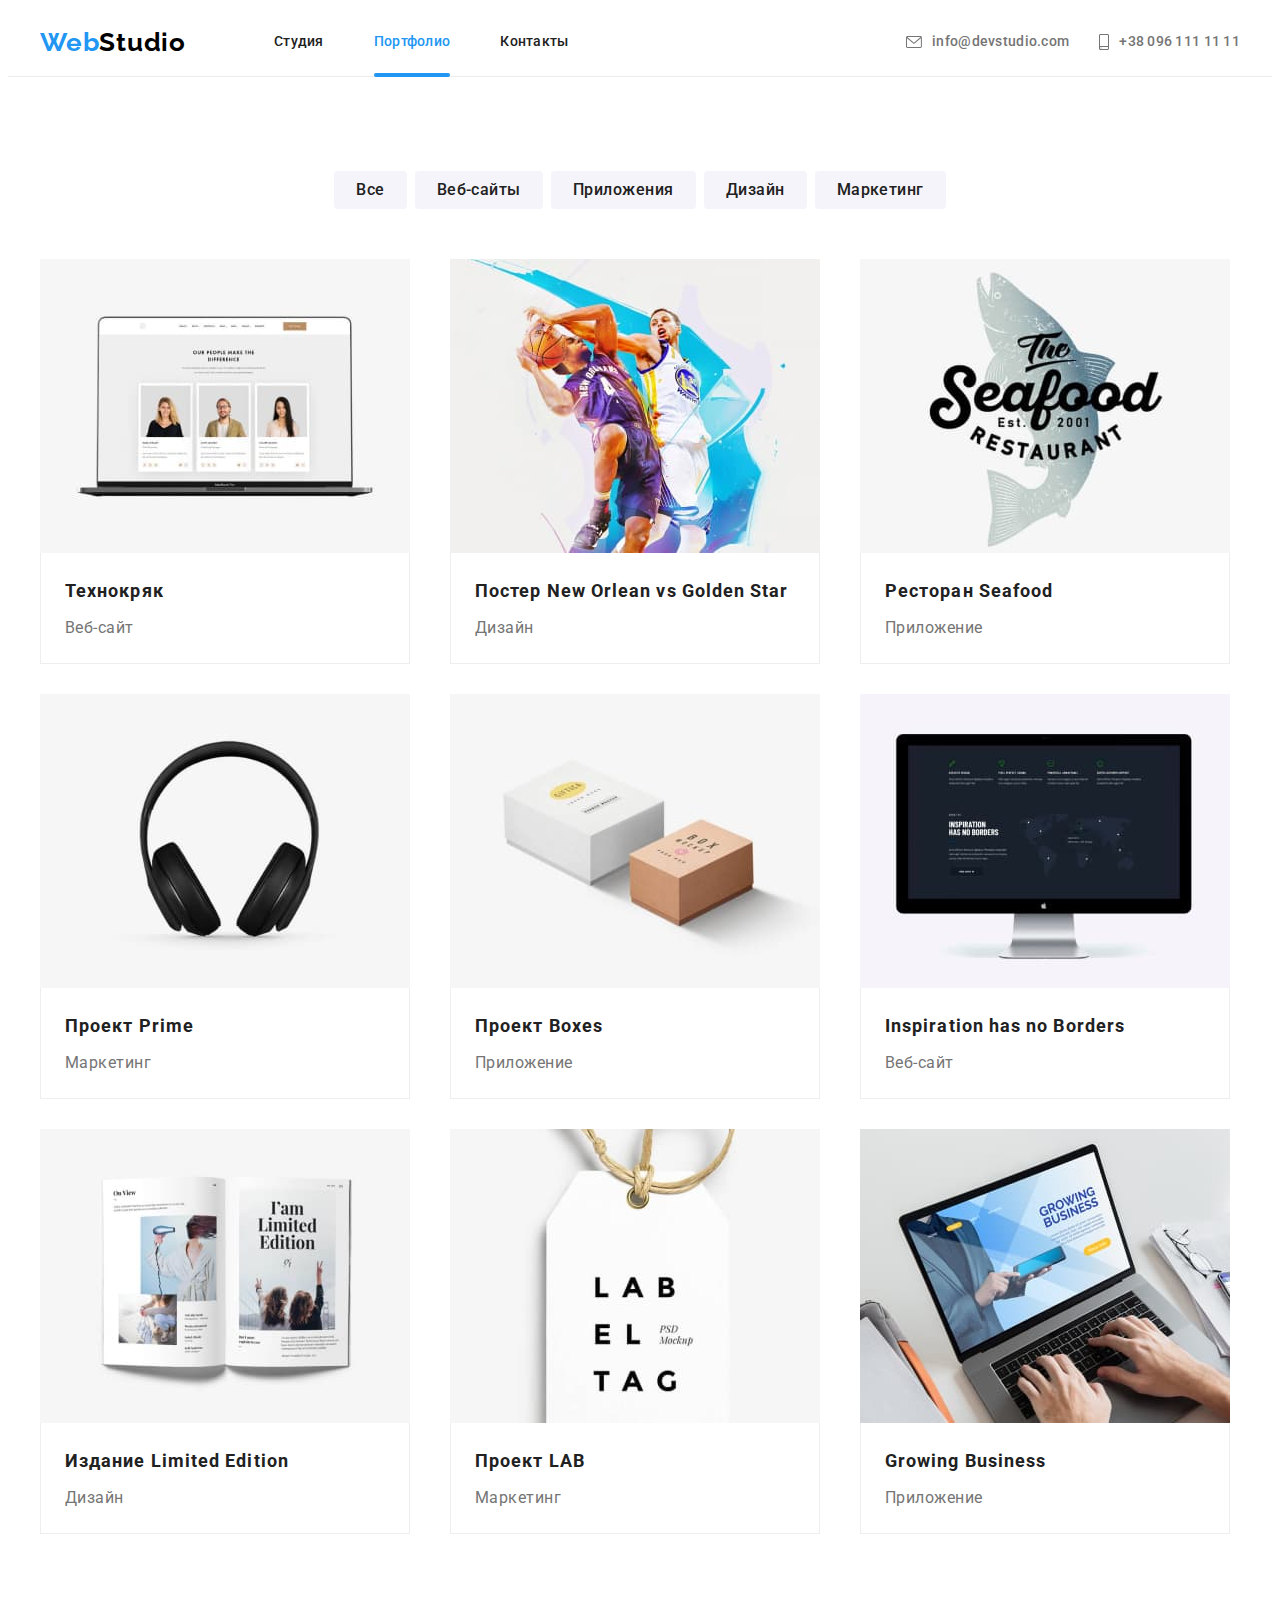
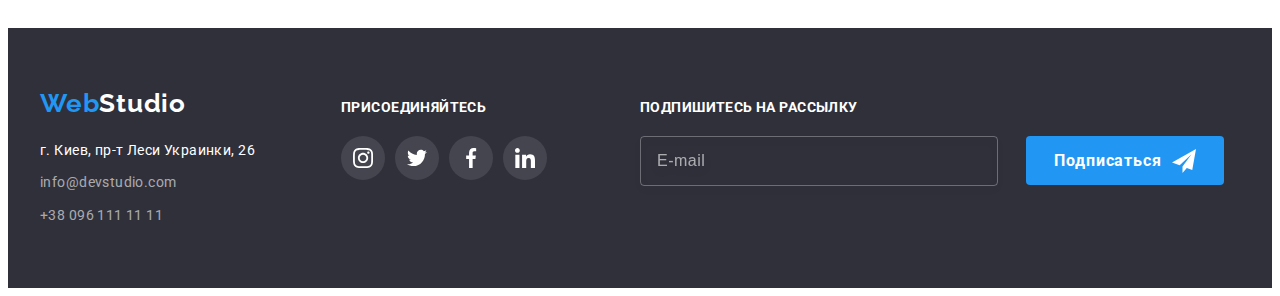
==== commit 8e5e2f27: "Modal" ====
--- a/portfolio.html
+++ b/portfolio.html
@@ -33,7 +33,7 @@
             </li>
 
             <li class="menu__item">
-              <a href="./portfolio.html" class="menu__link current">Портфолио</a>
+              <a href="./portfolio.html" class="menu__link  current">Портфолио</a>
             </li>
 
             <li class="menu__item">
@@ -418,5 +418,6 @@
             </form>
       </div>
   </footer>
+  <script src="./js/menu.js"></script>
   </body>
 </html>
--- a/css/main.min.css
+++ b/css/main.min.css
@@ -1,3 +1,3 @@
 :root{--main-bg-color: #ffffff;--second-bg-color: #f5f4fa;--accent-bg-color: #2f303a;--main-text-color: #757575;--title-text-color: #212121;--accent-text-color: #2196f3;--hover-btn-color: #188ce8;--main-icons-color: #afb1b8;--contacts-text-color: rgba(255, 255, 255, 0.6);--bold-font: 700;--middle-font: 500;--card-shadow: 0px 1px 3px rgba(0, 0, 0, 0.12), 0px 1px 1px rgba(0, 0, 0, 0.14),
-    0px 2px 1px rgba(0, 0, 0, 0.2);--bottom-border: 1px solid #eeeeee}.visually-hidden{position:absolute;clip:rect(0 0 0 0);width:1px;height:1px;margin:-1px}body{background-color:var(--main-bg-color);color:var(--main-text-color);font-family:Roboto, sans-serif;font-weight:400}h1,h2,h3,h4,h5,h6,p{margin-top:0;margin-bottom:0}ul,ol{margin-top:0;margin-bottom:0;padding-left:0}.list{padding:0;margin:0;list-style:none}.link{text-decoration:none}img{display:block;min-width:100%;height:auto}.container{margin-left:auto;margin-right:auto;padding-left:15px;padding-right:15px;width:100%}@media screen and (min-width: 480px){.container{max-width:480px}}@media screen and (min-width: 768px){.container{max-width:768px}}@media screen and (min-width: 1200px){.container{max-width:1200px}}.logo{text-decoration:none;color:var(--accent-text-color);font-family:Raleway;font-weight:var(--bold-font);font-size:24px;line-height:1.16;letter-spacing:0.03em}@media screen and (min-width: 1200px){.logo{font-size:26px;line-height:1.19}}.logo__color{color:#000}.logo-mob-style{padding-top:16px;padding-bottom:16px}@media screen and (min-width: 768px){.logo-mob-style{padding-top:0;padding-bottom:0}}.only-desktop{display:none}@media screen and (min-width: 1200px){.only-desktop{display:block}}.section-title{margin-top:0;margin-bottom:30px;font-weight:var(--bold-font);font-size:28px;line-height:1.17;text-align:center;letter-spacing:0.03em;color:var(--title-text-color)}@media screen and (min-width: 1200px){.section-title{margin-bottom:50px;font-size:36px}}.social-networks{display:flex;justify-content:center;margin-right:-10px}.social-networks__style{margin:0 auto}.social-networks__item{display:flex;margin-right:10px}.social-networks__link{display:flex;justify-content:center;align-items:center;width:44px;height:44px;border-radius:50% 50%;fill:var(--main-icons-color);transition:border-radius 250ms cubic-bezier(0.4, 0, 0.2, 1),background-color 250ms cubic-bezier(0.4, 0, 0.2, 1),fill 250ms cubic-bezier(0.4, 0, 0.2, 1)}.social-networks__link:hover,.social-networks__link:focus{border-radius:50% 50%;background-color:var(--accent-text-color);fill:var(--main-bg-color)}.social-networks--link-style{background-color:rgba(255,255,255,0.1);fill:var(--main-bg-color)}.social-networks__icons{width:20px;height:20px}.backdrop{position:fixed;top:0;left:0;width:100%;height:100%;background:rgba(0,0,0,0.2);opacity:1;transition:opacity 250ms cubic-bezier(0.4, 0, 0.2, 1)}.backdrop.is-hidden{opacity:0;pointer-events:none}.backdrop.is-hidden .modal{transform:translate(-50%, -50%) scale(0.7)}.modal-style{position:absolute;top:50%;left:50%}.modal{width:528px;height:581px;padding:40px;border-radius:4px;box-shadow:0px 1px 3px rgba(0,0,0,0.12),0px 1px 1px rgba(0,0,0,0.14),0px 2px 1px rgba(0,0,0,0.2);background:var(--main-bg-color);transform:translate(-50%, -50%) scale(1);transition:transform 250ms cubic-bezier(0.4, 0, 0.2, 1)}.order-form{display:flex;flex-direction:column}.modal__text{margin-bottom:12px;font-weight:var(--bold-font);font-size:20px;line-height:1.15;text-align:center;letter-spacing:0.03em;color:var(--title-text-color)}.form-field{position:relative;margin-bottom:10px}.form-field:nth-child(5){margin-bottom:20px}.form-field__lable{display:inline-block;margin-bottom:4px;font-size:12px;line-height:14px;letter-spacing:0.01em;color:var(--main-text-color)}.form-field__input{width:448px;height:40px;padding-left:42px;border:1px solid rgba(33,33,33,0.2);box-sizing:border-box;border-radius:4px;transition:border 250ms cubic-bezier(0.4, 0, 0.2, 1)}.form-field__input:hover,.form-field__input:focus{border:1px solid var(--accent-text-color);box-sizing:border-box;border-radius:4px;outline:none}.form-field__icon{display:inline-block;position:absolute;top:32px;left:12px;fill:#000;transition:fill 250ms cubic-bezier(0.4, 0, 0.2, 1)}.form-field__input:hover ~ .form-field__icon,.form-field__input:focus ~ .form-field__icon{fill:var(--accent-text-color)}.form-field__textarea{width:100%;height:120px;padding:12px 16px;border:1px solid rgba(33,33,33,0.2);box-sizing:border-box;border-radius:4px;resize:none;transition:border 250ms cubic-bezier(0.4, 0, 0.2, 1)}.form-field__textarea:hover,.form-field__textarea:focus{border:1px solid var(--accent-text-color);box-sizing:border-box;border-radius:4px;outline:none}.form-field__textarea::placeholder{font-size:12px;line-height:1.16;letter-spacing:0.01em;color:rgba(117,117,117,0.5)}.form-checkbox{margin-bottom:30px;font-size:14px;line-height:1.71px;letter-spacing:0.03em;color:var(--main-text-color)}.form-checkbox__label{display:flex;align-items:center;justify-content:center}.form-checkbox__icon{display:inline-block;width:16px;height:15px;margin-right:8px;border:2px solid var(--title-text-color);border-radius:3px;transition:background-color 250ms cubic-bezier(0.4, 0, 0.2, 1);cursor:pointer}.form-checkbox__input:checked+.form-checkbox__icon{border:none;background-color:var(--accent-text-color);background-image:url(../images/svg/check-on.svg);background-size:contain}.form-checkbox__link{text-decoration-line:underline;color:var(--accent-text-color)}.close-button{position:absolute;top:8px;right:8px;width:30px;height:30px;padding:0;border:1px solid rgba(0,0,0,0.1);border-radius:50% 50%;box-sizing:border-box;cursor:pointer;background:transparent;transition:fill 250ms cubic-bezier(0.4, 0, 0.2, 1)}.close-button:hover,.close-button:focus{fill:var(--accent-text-color)}.close-button__icon-cross{position:absolute;top:8px;right:8px}.close-but-syle{position:absolute;top:10px;right:15px;width:40px;height:40px;border:none}.icon-cross{position:unset}.form-button-style{position:absolute;bottom:40px;left:264px;transform:translateX(-50%);width:200px;height:50px;padding:10px 55px}.main-button{padding:10px 32px;cursor:pointer;font-family:inherit;font-weight:var(--bold-font);font-size:16px;line-height:1.87;text-align:center;letter-spacing:0.06em;border-radius:4px;color:var(--main-bg-color);background-color:var(--accent-text-color);border-style:none;transition:background-color 250ms cubic-bezier(0.4, 0, 0.2, 1),box-shadow 250ms cubic-bezier(0.4, 0, 0.2, 1)}.main-button:hover,.main-button:focus{background-color:var(--hover-btn-color);box-shadow:0px 4px 4px rgba(0,0,0,0.15)}.header{border-bottom:1px solid #ececec}.main-navigation{display:flex;align-items:center;justify-content:space-between}.navigation{display:flex}@media screen and (min-width: 768px){.navigation{align-items:center}}.menu{display:flex;margin-left:88px}@media screen and (max-width: 767px){.menu{display:none}}@media screen and (max-width: 1200px){.menu{margin-left:93px}}.menu__item+.menu__item{margin-left:50px}.menu__link{position:relative;display:block;padding-top:16px;padding-bottom:16px;color:var(--title-text-color);text-decoration:none;font-weight:var(--middle-font);font-size:14px;line-height:1.14;letter-spacing:0.02em;transition:color 250ms cubic-bezier(0.4, 0, 0.2, 1)}@media screen and (min-width: 768px){.menu__link{padding-top:26px;padding-bottom:26px}}.menu__link:hover,.menu__link:focus{color:var(--accent-text-color)}.current{color:var(--accent-text-color)}.current::after{content:'';position:absolute;left:0;bottom:-1px;width:100%;height:4px;display:block;background:#2196f3;border-radius:2px}.contacts{display:flex;flex-direction:column;margin-left:auto}@media screen and (max-width: 767px){.contacts{display:none}}@media screen and (min-width: 1200px){.contacts{flex-direction:row}}.contacts__item{display:flex}@media screen and (min-width: 1200px){.contacts__item+.contacts__item{margin-left:30px}}.contacts__link{display:flex;align-items:center;width:100%;padding-top:5px;padding-bottom:5px;text-decoration:none;font-weight:var(--middle-font);font-size:14px;line-height:1.14;letter-spacing:0.02em;color:var(--main-text-color);transition:color 250ms cubic-bezier(0.4, 0, 0.2, 1)}@media screen and (min-width: 1200px){.contacts__link{padding-top:26px;padding-bottom:26px}}.contacts__link:hover,.contacts__link:focus{color:var(--accent-text-color)}.contacts__icons{margin-right:10px;fill:currentColor}.menu-btn{display:block;width:40px;height:40px;align-items:center;padding:0;background:none;border:none;fill:#000;cursor:pointer;transition:fill 250ms cubic-bezier(0.4, 0, 0.2, 1)}@media screen and (min-width: 768px){.menu-btn{display:none}}.menu-btn:hover,.menu-btn:focus{fill:var(--accent-text-color)}.mobile-menu{position:fixed;top:0;left:0;width:100vw;height:100vh;padding-top:48px;padding-bottom:48px;background-color:var(--main-bg-color)}.mobile-menu.is-hidden{opacity:0;pointer-events:none}.mobile-container-style{display:flex;flex-direction:column;justify-content:space-between;height:100%;padding-left:40px}@media screen and (max-width: 479px){.mobile-container-style{padding-left:30px}}.mobile-menu-list__item:not(:last-child){margin-bottom:32px}.mobile-menu-list__link{font-weight:var(--middle-font);font-size:40px;line-height:1.18;letter-spacing:0.02em;color:var(--title-text-color)}@media screen and (max-width: 479px){.mobile-menu-list__link{font-size:36px}}.link-active{color:var(--accent-text-color)}.mobile-contacts-list__item:not(:last-child){margin-bottom:32px}@media screen and (max-width: 479px){.mobile-contacts-list__item:not(:last-child){margin-bottom:26px}}.mobile-contacts-list:not(:last-child){margin-bottom:64px}.mobile-contacts-list__link-phone{font-weight:var(--middle-font);font-size:34px;line-height:1.18;letter-spacing:0.02em;color:var(--accent-text-color)}@media screen and (max-width: 479px){.mobile-contacts-list__link-phone{font-size:24px}}.mobile-contacts-list__link-mail{font-weight:var(--middle-font);font-size:24px;line-height:1.17;letter-spacing:0.02em;color:var(--main-text-color)}.mobile-social-list{display:flex}.mobile-social-list__item{position:relative}.mobile-social-list__item:not(:last-child){margin-right:20px}@media screen and (max-width: 479px){.mobile-social-list__item:not(:last-child){margin-right:10px}}.mobile-social-list__item:not(:last-child)::after{content:'';position:absolute;right:-11px;display:inline-block;width:1px;height:22px;background-color:rgba(33,33,33,0.2)}@media screen and (max-width: 479px){.mobile-social-list__item:not(:last-child)::after{right:-6px}}.mobile-social-list__link{font-weight:500;font-size:18px;line-height:1.22;letter-spacing:0.02em;color:var(--accent-text-color)}@media screen and (max-width: 479px){.mobile-social-list__link{font-size:14px}}.main-section{padding-top:180px;padding-bottom:180px;text-align:center;background:linear-gradient(rgba(47,48,58,0.4), rgba(47,48,58,0.4)),url(../images/studio/main-bgi.jpg),#c4c4c4;background-size:cover;background-position:center;background-repeat:no-repeat}@media screen and (min-width: 1200px){.main-section{padding-top:200px;padding-bottom:200px}}.main-section .main-section__title{margin-top:0;margin-bottom:30px;font-weight:900;font-size:26px;line-height:1.62;letter-spacing:0.06em;text-transform:uppercase;color:var(--main-bg-color)}@media screen and (max-width: 479px){.main-section .main-section__title{font-size:20px}}@media screen and (min-width: 1200px){.main-section .main-section__title{font-size:44px;line-height:1.36}}.main-description{margin:0 auto;width:100%}@media screen and (min-width: 480px){.main-description{width:360px}}@media screen and (min-width: 1200px){.main-description{width:696px}}.qualities{padding-top:60px;padding-bottom:60px}@media screen and (min-width: 1200px){.qualities{padding-top:94px;padding-bottom:94px}}.qualities-list{margin-bottom:-30px}@media screen and (min-width: 768px){.qualities-list{display:flex;flex-wrap:wrap;margin-left:-30px}}.qualities-list__item{width:100%;margin-bottom:30px}@media screen and (min-width: 768px){.qualities-list__item{flex-basis:calc((100% - 60px) / 2);margin-left:30px}}@media screen and (min-width: 1200px){.qualities-list__item{flex-basis:calc((100% - 120px) / 4)}}.qualities-list__tiltle{margin-top:0;margin-bottom:10px;text-align:center;text-transform:uppercase;font-weight:var(--bold-font);font-size:14px;line-height:1.14;letter-spacing:0.03em;color:var(--title-text-color)}@media screen and (min-width: 768px){.qualities-list__tiltle{text-align:left}}.qualities-list__text{margin-top:0;margin-bottom:0;font-size:14px;line-height:1.71;letter-spacing:0.03em;color:var(--main-text-color)}.static-block{display:flex;justify-content:center;align-items:center;margin-bottom:30px;width:100%;height:120px;background-color:var(--second-bg-color);border-radius:4px}.static-block__icons{width:70px;height:70px}.direction{padding-bottom:94px}.direction-lable{position:absolute;bottom:0;left:0;display:flex;justify-content:center;align-items:center;width:100%;height:70px;background:rgba(47,48,58,0.8)}.direction-lable__text{font-weight:var(--bold-font);font-size:14px;line-height:1.42;letter-spacing:0.03em;text-align:center;text-transform:uppercase;color:var(--main-bg-color)}.direction-list{display:flex;margin-right:-30px}.direction-list__item{position:relative;margin-right:30px}.team{padding-top:60px;padding-bottom:60px;background-color:var(--second-bg-color)}@media screen and (min-width: 1200px){.team{padding-top:94px;padding-bottom:94px}}.team-list{margin-bottom:-30px;text-align:center}@media screen and (min-width: 768px){.team-list{display:flex;flex-wrap:wrap;margin-left:-30px}}.team-list__item{width:100%;margin-bottom:30px;background-color:var(--main-bg-color);border-radius:0px 0px 4px 4px;box-shadow:var(--card-shadow)}@media screen and (min-width: 768px){.team-list__item{flex-basis:calc((100% - 60px) / 2);margin-left:30px}}@media screen and (min-width: 1200px){.team-list__item{flex-basis:calc((100% - 120px) / 4)}}.team .bottom-item{padding-top:30px;padding-bottom:30px}.team .bottom-item__title{margin-top:0;margin-bottom:10px;font-weight:var(--middle-font);font-size:16px;line-height:1.19;letter-spacing:0.03em;color:var(--title-text-color)}@media screen and (min-width: 1200px){.team .bottom-item__title{margin-bottom:16px}}.team .bottom-item__text{margin-top:0;margin-bottom:16px;font-size:16px;line-height:1.19;letter-spacing:0.03em;color:var(--main-text-color)}.clients{padding-top:60px;padding-bottom:60px}@media screen and (min-width: 1200px){.clients{padding-top:94px;padding-bottom:94px}}.clients-list{margin-bottom:-30px;display:flex;flex-wrap:wrap;margin-left:-30px}.clients-list__item{width:100%;margin-bottom:30px;flex-basis:calc((100% - 60px) / 2);margin-left:30px}@media screen and (min-width: 768px){.clients-list__item{flex-basis:calc((100% - 90px) / 3);margin-left:30px}}@media screen and (min-width: 1200px){.clients-list__item{flex-basis:calc((100% - 180px) / 6)}}.clients-list__link{display:flex;align-items:center;justify-content:center;height:92px;border:1px solid var(--main-icons-color);border-radius:4px;fill:var(--main-icons-color);transition:fill 250ms cubic-bezier(0.4, 0, 0.2, 1),border 250ms cubic-bezier(0.4, 0, 0.2, 1)}.clients-list__link:hover,.clients-list__link:focus{fill:var(--accent-text-color);border:1px solid var(--accent-text-color)}.portfolio{padding-top:60px;padding-bottom:60px}@media screen and (min-width: 1200px){.portfolio{padding-top:94px;padding-bottom:94px}}.filter{display:flex;flex-wrap:wrap;justify-content:start;margin-top:-15px;margin-bottom:40px}@media screen and (min-width: 768px){.filter{justify-content:center;margin-bottom:30px}}@media screen and (min-width: 768px){.filter{margin-bottom:50px}}.filter__item{margin-top:15px}.filter__item:not(:last-child){margin-right:8px}.filter__button{padding:6px 22px;font-family:inherit;cursor:pointer;font-weight:var(--middle-font);font-size:16px;line-height:1.62;text-align:center;letter-spacing:0.03em;color:var(--title-text-color);background-color:var(--second-bg-color);border-color:transparent;border-style:none;border-radius:4px;transition:color 250ms cubic-bezier(0.4, 0, 0.2, 1),background-color 250ms cubic-bezier(0.4, 0, 0.2, 1),box-shadow 250ms cubic-bezier(0.4, 0, 0.2, 1)}.filter__button:hover,.filter__button:focus{color:var(--main-bg-color);background-color:var(--accent-text-color);box-shadow:0px 2px 2px 0px rgba(0,0,0,0.12),0px 1px 2px 0px rgba(0,0,0,0.08),0px 3px 1px 0px rgba(0,0,0,0.1)}.products{display:flex;flex-wrap:wrap}@media screen and (min-width: 768px){.products{margin-top:calc(-1 * 30px);margin-left:calc(-1 * 30px)}}.products__item{width:100%;background:var(--main-bg-color);transition:transform 250ms cubic-bezier(0.4, 0, 0.2, 1)}@media screen and (min-width: 768px){.products__item{margin-top:30px;margin-left:30px;width:354px;flex-basis:calc(100% / 2 - 30px)}}@media screen and (min-width: 1200px){.products__item{width:370px;flex-basis:calc(100% / 3 - 30px)}}.products__item:hover,.products__item:focus{box-shadow:0px 1px 1px rgba(0,0,0,0.12),0px 4px 4px rgba(0,0,0,0.06),1px 4px 6px rgba(0,0,0,0.16)}.products__thumb{position:relative;overflow:hidden}.products__overlay{position:absolute;top:0;left:0;width:100%;height:100%;display:flex;justify-content:center;align-items:center;padding:63px 24px;background:rgba(33,150,243,0.9);transform:translateY(101%);transition:transform 250ms cubic-bezier(0.4, 0, 0.2, 1)}.products__item:hover .products__overlay,.products__item:hover .products__overlay{transform:translateY(0)}.products__overlay-text{font-size:18px;line-height:1.56;letter-spacing:0.03em;color:var(--main-bg-color)}.products__bottom-block{padding:20px 24px;border-right:var(--bottom-border);border-bottom:var(--bottom-border);border-left:var(--bottom-border)}.products__bottom-title{margin-top:0;margin-bottom:4px;font-weight:var(--bold-font);font-size:18px;line-height:2;letter-spacing:0.06em;color:var(--title-text-color)}.products__bottom-text{margin-top:0;margin-bottom:0;font-size:16px;line-height:1.87;letter-spacing:0.03em;color:var(--main-text-color)}.card{width:100%}.footer{padding-top:60px;padding-bottom:60px;background-color:var(--accent-bg-color)}.footer-block{text-align:center}@media screen and (min-width: 768px){.footer-block{display:flex;flex-wrap:wrap;align-items:baseline;justify-content:space-around}}@media screen and (min-width: 1200px){.footer-block{flex-wrap:nowrap;text-align:left;justify-content:flex-start}}.footer__logo{display:inline-block;margin-bottom:20px}.address-block{display:flex;flex-direction:column;align-items:center;margin-bottom:60px}@media screen and (min-width: 1200px){.address-block{align-items:flex-start;margin-bottom:0;margin-right:70px}}.address{font-style:normal;font-size:14px;line-height:1.7;letter-spacing:0.03em;color:var(--main-bg-color)}@media screen and (min-width: 1200px){.address{width:231px}}.address-style{margin-bottom:9px}.footer__logo--inverse-color{color:var(--main-bg-color)}.footer-list{margin-bottom:-9px}.footer-list__item{margin-bottom:9px}.footer-list__contacts{padding-top:4px;padding-bottom:4px;text-decoration:none;font-size:14px;line-height:1.7;letter-spacing:0.03em;color:var(--contacts-text-color);transition:color 250ms cubic-bezier(0.4, 0, 0.2, 1)}.footer-list__contacts:hover,.footer-list__contacts:focus{color:var(--accent-text-color)}.social{text-align:center}@media screen and (min-width: 1200px){.social{margin-right:93px;text-align:left}}.social-text{margin-bottom:20px;padding:0;font-weight:var(--bold-font);font-size:14px;line-height:1.14;letter-spacing:0.03em;text-transform:uppercase;color:var(--main-bg-color)}.social-mob-style{margin-bottom:60px}@media screen and (min-width: 1200px){.social-mob-style{margin-bottom:0}}.subscribe{width:100%}.subscribe-form{display:flex;flex-direction:column;align-items:center;width:100%}@media screen and (min-width: 1200px){.subscribe-form{align-items:flex-start;flex-direction:row}}.subscribe-form__input{width:100%;height:50px;margin-bottom:20px;padding:15px 16px;font-size:16px;line-height:1.25;letter-spacing:0.03em;border:1px solid rgba(255,255,255,0.3);box-sizing:border-box;filter:drop-shadow(0px 4px 4px rgba(0,0,0,0.15));border-radius:4px;outline:none;color:rgba(255,255,255,0.6);background-color:transparent;transition:border 250ms cubic-bezier(0.4, 0, 0.2, 1)}@media screen and (min-width: 768px){.subscribe-form__input{width:450px}}@media screen and (min-width: 1200px){.subscribe-form__input{margin-right:12px;width:358px;margin-bottom:0}}.subscribe-form__input::placeholder{color:rgba(255,255,255,0.6);transition:color 250ms cubic-bezier(0.4, 0, 0.2, 1)}.subscribe-form__input:hover,.subscribe-form__input:focus{border-color:var(--accent-text-color);color:var(--main-bg-color);outline:none}.subscribe-form__input:hover::placeholder,.subscribe-form__input:focus::placeholder{color:var(--accent-text-color)}.footer-btn-style{margin-left:auto;margin-right:auto;display:flex;align-items:center;justify-content:center;padding:10px 28px}.icon-send{margin-left:10px;fill:var(--main-bg-color)}
+    0px 2px 1px rgba(0, 0, 0, 0.2);--bottom-border: 1px solid #eeeeee}.visually-hidden{position:absolute;clip:rect(0 0 0 0);width:1px;height:1px;margin:-1px}body{background-color:var(--main-bg-color);color:var(--main-text-color);font-family:Roboto, sans-serif;font-weight:400}h1,h2,h3,h4,h5,h6,p{margin-top:0;margin-bottom:0}ul,ol{margin-top:0;margin-bottom:0;padding-left:0}.list{padding:0;margin:0;list-style:none}.link{text-decoration:none}img{display:block;max-width:100%;height:auto}.container{margin-left:auto;margin-right:auto;padding-left:15px;padding-right:15px;width:100%}@media screen and (min-width: 480px){.container{max-width:480px}}@media screen and (min-width: 768px){.container{max-width:768px}}@media screen and (min-width: 1200px){.container{max-width:1200px}}.logo{text-decoration:none;color:var(--accent-text-color);font-family:Raleway;font-weight:var(--bold-font);font-size:24px;line-height:1.16;letter-spacing:0.03em}@media screen and (min-width: 1200px){.logo{font-size:26px;line-height:1.19}}.logo__color{color:#000}.logo-mob-style{padding-top:16px;padding-bottom:16px}@media screen and (min-width: 768px){.logo-mob-style{padding-top:0;padding-bottom:0}}.only-desktop{display:none}@media screen and (min-width: 1200px){.only-desktop{display:block}}.section-title{margin-top:0;margin-bottom:30px;font-weight:var(--bold-font);font-size:28px;line-height:1.17;text-align:center;letter-spacing:0.03em;color:var(--title-text-color)}@media screen and (min-width: 1200px){.section-title{margin-bottom:50px;font-size:36px}}.social-networks{display:flex;justify-content:center;margin-right:-10px}.social-networks__style{margin:0 auto}.social-networks__item{display:flex;margin-right:10px}.social-networks__link{display:flex;justify-content:center;align-items:center;width:44px;height:44px;border-radius:50% 50%;fill:var(--main-icons-color);transition:border-radius 250ms cubic-bezier(0.4, 0, 0.2, 1),background-color 250ms cubic-bezier(0.4, 0, 0.2, 1),fill 250ms cubic-bezier(0.4, 0, 0.2, 1)}.social-networks__link:hover,.social-networks__link:focus{border-radius:50% 50%;background-color:var(--accent-text-color);fill:var(--main-bg-color)}.social-networks--link-style{background-color:rgba(255,255,255,0.1);fill:var(--main-bg-color)}.social-networks__icons{width:20px;height:20px}.backdrop{position:fixed;top:0;left:0;width:100%;height:100%;background:rgba(0,0,0,0.2);opacity:1;transition:opacity 250ms cubic-bezier(0.4, 0, 0.2, 1)}.backdrop.is-hidden{opacity:0;pointer-events:none}.backdrop.is-hidden .modal{transform:translate(-50%, -50%) scale(0.7)}.modal-style{position:absolute;top:50%;left:50%}.modal{width:450px;height:609px;padding:40px;border-radius:4px;box-shadow:0px 1px 3px rgba(0,0,0,0.12),0px 1px 1px rgba(0,0,0,0.14),0px 2px 1px rgba(0,0,0,0.2);background:var(--main-bg-color);transform:translate(-50%, -50%) scale(1);transition:transform 250ms cubic-bezier(0.4, 0, 0.2, 1)}@media screen and (min-width: 1200px){.modal{width:528px;height:581px}}.order-form{display:flex;flex-direction:column}.modal__text{margin-bottom:12px;font-weight:var(--bold-font);font-size:20px;line-height:1.15;text-align:center;letter-spacing:0.03em;color:var(--title-text-color)}.form-field{position:relative;margin-bottom:10px}.form-field:nth-child(5){margin-bottom:20px}.form-field__lable{display:inline-block;margin-bottom:4px;font-size:12px;line-height:14px;letter-spacing:0.01em;color:var(--main-text-color)}.form-field__input{width:370px;height:40px;padding-left:42px;border:1px solid rgba(33,33,33,0.2);box-sizing:border-box;border-radius:4px;transition:border 250ms cubic-bezier(0.4, 0, 0.2, 1)}@media screen and (min-width: 1200px){.form-field__input{width:448px}}.form-field__input:hover,.form-field__input:focus{border:1px solid var(--accent-text-color);box-sizing:border-box;border-radius:4px;outline:none}.form-field__icon{display:inline-block;position:absolute;top:32px;left:12px;fill:#000;transition:fill 250ms cubic-bezier(0.4, 0, 0.2, 1)}.form-field__input:hover ~ .form-field__icon,.form-field__input:focus ~ .form-field__icon{fill:var(--accent-text-color)}.form-field__textarea{width:100%;height:120px;padding:12px 16px;border:1px solid rgba(33,33,33,0.2);box-sizing:border-box;border-radius:4px;resize:none;transition:border 250ms cubic-bezier(0.4, 0, 0.2, 1)}.form-field__textarea:hover,.form-field__textarea:focus{border:1px solid var(--accent-text-color);box-sizing:border-box;border-radius:4px;outline:none}.form-field__textarea::placeholder{font-size:12px;line-height:1.16;letter-spacing:0.01em;color:rgba(117,117,117,0.5)}.form-checkbox{margin-bottom:30px;font-size:12px;line-height:1.71px;letter-spacing:0.03em;color:var(--main-text-color)}@media screen and (min-width: 1200px){.form-checkbox{font-size:14px}}.form-checkbox__label{display:flex;flex-wrap:wrap;align-items:center;justify-content:center}.form-checkbox__icon{display:inline-block;width:16px;height:15px;margin-right:8px;border:2px solid var(--title-text-color);border-radius:3px;transition:background-color 250ms cubic-bezier(0.4, 0, 0.2, 1);cursor:pointer}.form-checkbox__input:checked+.form-checkbox__icon{border:none;background-color:var(--accent-text-color);background-image:url(../images/svg/check-on.svg);background-size:contain}.form-checkbox__link{text-decoration-line:underline;color:var(--accent-text-color)}.close-button{position:absolute;top:8px;right:8px;width:30px;height:30px;padding:0;border:1px solid rgba(0,0,0,0.1);border-radius:50% 50%;box-sizing:border-box;cursor:pointer;background:transparent;transition:fill 250ms cubic-bezier(0.4, 0, 0.2, 1)}.close-button:hover,.close-button:focus{fill:var(--accent-text-color)}.close-button__icon-cross{position:absolute;top:8px;right:8px}.close-but-syle{position:absolute;top:10px;right:15px;width:40px;height:40px;border:none}.icon-cross{position:unset}.form-button-style{display:block;margin:0 auto;width:200px;height:50px;padding:10px 55px}.main-button{padding:10px 32px;cursor:pointer;font-family:inherit;font-weight:var(--bold-font);font-size:16px;line-height:1.87;text-align:center;letter-spacing:0.06em;border-radius:4px;color:var(--main-bg-color);background-color:var(--accent-text-color);border-style:none;transition:background-color 250ms cubic-bezier(0.4, 0, 0.2, 1),box-shadow 250ms cubic-bezier(0.4, 0, 0.2, 1)}.main-button:hover,.main-button:focus{background-color:var(--hover-btn-color);box-shadow:0px 4px 4px rgba(0,0,0,0.15)}.header{border-bottom:1px solid #ececec}.main-navigation{display:flex;align-items:center;justify-content:space-between}.navigation{display:flex}@media screen and (min-width: 768px){.navigation{align-items:center}}.menu{display:flex;margin-left:88px}@media screen and (max-width: 767px){.menu{display:none}}@media screen and (max-width: 1200px){.menu{margin-left:93px}}.menu__item+.menu__item{margin-left:50px}.menu__link{position:relative;display:block;padding-top:16px;padding-bottom:16px;color:var(--title-text-color);text-decoration:none;font-weight:var(--middle-font);font-size:14px;line-height:1.14;letter-spacing:0.02em;transition:color 250ms cubic-bezier(0.4, 0, 0.2, 1)}@media screen and (min-width: 768px){.menu__link{padding-top:26px;padding-bottom:26px}}.menu__link:hover,.menu__link:focus{color:var(--accent-text-color)}.current{color:var(--accent-text-color)}.current::after{content:'';position:absolute;left:0;bottom:-1px;width:100%;height:4px;display:block;background:#2196f3;border-radius:2px}.contacts{display:flex;flex-direction:column;margin-left:auto}@media screen and (max-width: 767px){.contacts{display:none}}@media screen and (min-width: 1200px){.contacts{flex-direction:row}}.contacts__item{display:flex}@media screen and (min-width: 1200px){.contacts__item+.contacts__item{margin-left:30px}}.contacts__link{display:flex;align-items:center;width:100%;padding-top:5px;padding-bottom:5px;text-decoration:none;font-weight:var(--middle-font);font-size:14px;line-height:1.14;letter-spacing:0.02em;color:var(--main-text-color);transition:color 250ms cubic-bezier(0.4, 0, 0.2, 1)}@media screen and (min-width: 1200px){.contacts__link{padding-top:26px;padding-bottom:26px}}.contacts__link:hover,.contacts__link:focus{color:var(--accent-text-color)}.contacts__icons{margin-right:10px;fill:currentColor}.menu-btn{display:block;width:40px;height:40px;align-items:center;padding:0;background:none;border:none;fill:#000;cursor:pointer;transition:fill 250ms cubic-bezier(0.4, 0, 0.2, 1)}@media screen and (min-width: 768px){.menu-btn{display:none}}.menu-btn:hover,.menu-btn:focus{fill:var(--accent-text-color)}.mobile-menu{position:fixed;top:0;left:0;width:100vw;height:100vh;padding-top:48px;padding-bottom:48px;background-color:var(--main-bg-color);z-index:1}.mobile-menu.is-hidden{opacity:0;pointer-events:none}.mobile-container-style{display:flex;flex-direction:column;justify-content:space-between;height:100%;padding-left:40px}@media screen and (max-width: 479px){.mobile-container-style{padding-left:30px}}.mobile-menu-list__item:not(:last-child){margin-bottom:32px}.mobile-menu-list__link{font-weight:var(--middle-font);font-size:40px;line-height:1.18;letter-spacing:0.02em;color:var(--title-text-color)}@media screen and (max-width: 479px){.mobile-menu-list__link{font-size:36px}}.link-active{color:var(--accent-text-color)}.mobile-contacts-list__item:not(:last-child){margin-bottom:32px}@media screen and (max-width: 479px){.mobile-contacts-list__item:not(:last-child){margin-bottom:26px}}.mobile-contacts-list:not(:last-child){margin-bottom:64px}.mobile-contacts-list__link-phone{font-weight:var(--middle-font);font-size:34px;line-height:1.18;letter-spacing:0.02em;color:var(--accent-text-color)}@media screen and (max-width: 479px){.mobile-contacts-list__link-phone{font-size:24px}}.mobile-contacts-list__link-mail{font-weight:var(--middle-font);font-size:24px;line-height:1.17;letter-spacing:0.02em;color:var(--main-text-color)}.mobile-social-list{display:flex}.mobile-social-list__item{position:relative}.mobile-social-list__item:not(:last-child){margin-right:20px}@media screen and (max-width: 479px){.mobile-social-list__item:not(:last-child){margin-right:10px}}.mobile-social-list__item:not(:last-child)::after{content:'';position:absolute;right:-11px;display:inline-block;width:1px;height:22px;background-color:rgba(33,33,33,0.2)}@media screen and (max-width: 479px){.mobile-social-list__item:not(:last-child)::after{right:-6px}}.mobile-social-list__link{font-weight:500;font-size:18px;line-height:1.22;letter-spacing:0.02em;color:var(--accent-text-color)}@media screen and (max-width: 479px){.mobile-social-list__link{font-size:14px}}.main-section{padding-top:180px;padding-bottom:180px;text-align:center;background:linear-gradient(rgba(47,48,58,0.4), rgba(47,48,58,0.4)),url(../images/studio/main-bgi.jpg),#c4c4c4;background-size:cover;background-position:center;background-repeat:no-repeat}@media screen and (min-width: 1200px){.main-section{padding-top:200px;padding-bottom:200px}}.main-section .main-section__title{margin-top:0;margin-bottom:30px;font-weight:900;font-size:26px;line-height:1.62;letter-spacing:0.06em;text-transform:uppercase;color:var(--main-bg-color)}@media screen and (max-width: 479px){.main-section .main-section__title{font-size:20px}}@media screen and (min-width: 1200px){.main-section .main-section__title{font-size:44px;line-height:1.36}}.main-description{margin:0 auto;width:100%}@media screen and (min-width: 480px){.main-description{width:360px}}@media screen and (min-width: 1200px){.main-description{width:696px}}.qualities{padding-top:60px;padding-bottom:60px}@media screen and (min-width: 1200px){.qualities{padding-top:94px;padding-bottom:94px}}.qualities-list{margin-bottom:-30px}@media screen and (min-width: 768px){.qualities-list{display:flex;flex-wrap:wrap;margin-left:-30px}}.qualities-list__item{width:100%;margin-bottom:30px}@media screen and (min-width: 768px){.qualities-list__item{flex-basis:calc((100% - 60px) / 2);margin-left:30px}}@media screen and (min-width: 1200px){.qualities-list__item{flex-basis:calc((100% - 120px) / 4)}}.qualities-list__tiltle{margin-top:0;margin-bottom:10px;text-align:center;text-transform:uppercase;font-weight:var(--bold-font);font-size:14px;line-height:1.14;letter-spacing:0.03em;color:var(--title-text-color)}@media screen and (min-width: 768px){.qualities-list__tiltle{text-align:left}}.qualities-list__text{margin-top:0;margin-bottom:0;font-size:14px;line-height:1.71;letter-spacing:0.03em;color:var(--main-text-color)}.static-block{display:flex;justify-content:center;align-items:center;margin-bottom:30px;width:100%;height:120px;background-color:var(--second-bg-color);border-radius:4px}.static-block__icons{width:70px;height:70px}.direction{padding-bottom:94px}.direction-lable{position:absolute;bottom:0;left:0;display:flex;justify-content:center;align-items:center;width:100%;height:70px;background:rgba(47,48,58,0.8)}.direction-lable__text{font-weight:var(--bold-font);font-size:14px;line-height:1.42;letter-spacing:0.03em;text-align:center;text-transform:uppercase;color:var(--main-bg-color)}.direction-list{display:flex;margin-right:-30px}.direction-list__item{position:relative;margin-right:30px}.team{padding-top:60px;padding-bottom:60px;background-color:var(--second-bg-color)}@media screen and (min-width: 1200px){.team{padding-top:94px;padding-bottom:94px}}.team-list{margin-bottom:-30px;text-align:center}@media screen and (min-width: 768px){.team-list{display:flex;flex-wrap:wrap;margin-left:-30px}}.team-list__item{width:100%;margin-bottom:30px;background-color:var(--main-bg-color);border-radius:0px 0px 4px 4px;box-shadow:var(--card-shadow)}@media screen and (min-width: 768px){.team-list__item{flex-basis:calc((100% - 60px) / 2);margin-left:30px}}@media screen and (min-width: 1200px){.team-list__item{flex-basis:calc((100% - 120px) / 4)}}.team .bottom-item{padding-top:30px;padding-bottom:30px}.team .bottom-item__title{margin-top:0;margin-bottom:10px;font-weight:var(--middle-font);font-size:16px;line-height:1.19;letter-spacing:0.03em;color:var(--title-text-color)}@media screen and (min-width: 1200px){.team .bottom-item__title{margin-bottom:16px}}.team .bottom-item__text{margin-top:0;margin-bottom:16px;font-size:16px;line-height:1.19;letter-spacing:0.03em;color:var(--main-text-color)}.clients{padding-top:60px;padding-bottom:60px}@media screen and (min-width: 1200px){.clients{padding-top:94px;padding-bottom:94px}}.clients-list{margin-bottom:-30px;display:flex;flex-wrap:wrap;margin-left:-30px}.clients-list__item{width:100%;margin-bottom:30px;flex-basis:calc((100% - 60px) / 2);margin-left:30px}@media screen and (min-width: 768px){.clients-list__item{flex-basis:calc((100% - 90px) / 3);margin-left:30px}}@media screen and (min-width: 1200px){.clients-list__item{flex-basis:calc((100% - 180px) / 6)}}.clients-list__link{display:flex;align-items:center;justify-content:center;height:92px;border:1px solid var(--main-icons-color);border-radius:4px;fill:var(--main-icons-color);transition:fill 250ms cubic-bezier(0.4, 0, 0.2, 1),border 250ms cubic-bezier(0.4, 0, 0.2, 1)}.clients-list__link:hover,.clients-list__link:focus{fill:var(--accent-text-color);border:1px solid var(--accent-text-color)}.portfolio{padding-top:60px;padding-bottom:60px}@media screen and (min-width: 1200px){.portfolio{padding-top:94px;padding-bottom:94px}}.filter{display:flex;flex-wrap:wrap;justify-content:start;margin-top:-15px;margin-bottom:40px}@media screen and (min-width: 768px){.filter{justify-content:center;margin-bottom:30px}}@media screen and (min-width: 768px){.filter{margin-bottom:50px}}.filter__item{margin-top:15px}.filter__item:not(:last-child){margin-right:8px}.filter__button{padding:6px 22px;font-family:inherit;cursor:pointer;font-weight:var(--middle-font);font-size:16px;line-height:1.62;text-align:center;letter-spacing:0.03em;color:var(--title-text-color);background-color:var(--second-bg-color);border-color:transparent;border-style:none;border-radius:4px;transition:color 250ms cubic-bezier(0.4, 0, 0.2, 1),background-color 250ms cubic-bezier(0.4, 0, 0.2, 1),box-shadow 250ms cubic-bezier(0.4, 0, 0.2, 1)}.filter__button:hover,.filter__button:focus{color:var(--main-bg-color);background-color:var(--accent-text-color);box-shadow:0px 2px 2px 0px rgba(0,0,0,0.12),0px 1px 2px 0px rgba(0,0,0,0.08),0px 3px 1px 0px rgba(0,0,0,0.1)}.products{display:flex;flex-wrap:wrap}@media screen and (min-width: 768px){.products{margin-top:calc(-1 * 30px);margin-left:calc(-1 * 30px)}}.products__item{display:flex;background:var(--main-bg-color);transition:transform 250ms cubic-bezier(0.4, 0, 0.2, 1)}@media screen and (min-width: 768px){.products__item{margin-top:30px;margin-left:30px;flex-basis:calc(100% / 2 - 30px)}}@media screen and (min-width: 1200px){.products__item{width:370px;flex-basis:calc(100% / 3 - 30px)}}@media screen and (max-width: 767px){.products__item:not(:last-child){margin-bottom:30px}}.products__link{display:flex;flex-direction:column}.products__link:hover,.products__link:focus{box-shadow:0px 1px 1px rgba(0,0,0,0.12),0px 4px 4px rgba(0,0,0,0.06),1px 4px 6px rgba(0,0,0,0.16)}.products__thumb{position:relative;overflow:hidden}.products__overlay{position:absolute;top:0;left:0;width:100%;height:100%;display:flex;justify-content:center;align-items:center;padding:63px 24px;background:rgba(33,150,243,0.9);transform:translateY(101%);transition:transform 250ms cubic-bezier(0.4, 0, 0.2, 1)}.products__link:hover .products__overlay,.products__link:hover .products__overlay{transform:translateY(0)}.products__overlay-text{font-size:18px;line-height:1.56;letter-spacing:0.03em;color:var(--main-bg-color)}.products__bottom-block{flex-grow:1;padding:20px 24px;border-right:var(--bottom-border);border-bottom:var(--bottom-border);border-left:var(--bottom-border)}.products__bottom-title{margin-top:0;margin-bottom:4px;font-weight:var(--bold-font);font-size:18px;line-height:2;letter-spacing:0.06em;color:var(--title-text-color)}.products__bottom-text{margin-top:0;margin-bottom:0;font-size:16px;line-height:1.87;letter-spacing:0.03em;color:var(--main-text-color)}.card{display:flex}.footer{padding-top:60px;padding-bottom:60px;background-color:var(--accent-bg-color)}.footer-block{text-align:center}@media screen and (min-width: 768px){.footer-block{display:flex;flex-wrap:wrap;align-items:baseline;justify-content:space-around}}@media screen and (min-width: 1200px){.footer-block{flex-wrap:nowrap;text-align:left;justify-content:flex-start}}.footer__logo{display:inline-block;margin-bottom:20px}.address-block{display:flex;flex-direction:column;align-items:center;margin-bottom:60px}@media screen and (min-width: 1200px){.address-block{align-items:flex-start;margin-bottom:0;margin-right:70px}}.address{font-style:normal;font-size:14px;line-height:1.7;letter-spacing:0.03em;color:var(--main-bg-color)}@media screen and (min-width: 1200px){.address{width:231px}}.address-style{margin-bottom:9px}.footer__logo--inverse-color{color:var(--main-bg-color)}.footer-list{margin-bottom:-9px}.footer-list__item{margin-bottom:9px}.footer-list__contacts{padding-top:4px;padding-bottom:4px;text-decoration:none;font-size:14px;line-height:1.7;letter-spacing:0.03em;color:var(--contacts-text-color);transition:color 250ms cubic-bezier(0.4, 0, 0.2, 1)}.footer-list__contacts:hover,.footer-list__contacts:focus{color:var(--accent-text-color)}.social{text-align:center}@media screen and (min-width: 1200px){.social{margin-right:93px;text-align:left}}.social-text{margin-bottom:20px;padding:0;font-weight:var(--bold-font);font-size:14px;line-height:1.14;letter-spacing:0.03em;text-transform:uppercase;color:var(--main-bg-color)}.social-mob-style{margin-bottom:60px}@media screen and (min-width: 1200px){.social-mob-style{margin-bottom:0}}.subscribe{width:100%}.subscribe-form{display:flex;flex-direction:column;align-items:center;width:100%}@media screen and (min-width: 1200px){.subscribe-form{align-items:flex-start;flex-direction:row}}.subscribe-form__input{width:100%;height:50px;margin-bottom:20px;padding:15px 16px;font-size:16px;line-height:1.25;letter-spacing:0.03em;border:1px solid rgba(255,255,255,0.3);box-sizing:border-box;filter:drop-shadow(0px 4px 4px rgba(0,0,0,0.15));border-radius:4px;outline:none;color:rgba(255,255,255,0.6);background-color:transparent;transition:border 250ms cubic-bezier(0.4, 0, 0.2, 1)}@media screen and (min-width: 768px){.subscribe-form__input{width:450px}}@media screen and (min-width: 1200px){.subscribe-form__input{margin-right:12px;width:358px;margin-bottom:0}}.subscribe-form__input::placeholder{color:rgba(255,255,255,0.6);transition:color 250ms cubic-bezier(0.4, 0, 0.2, 1)}.subscribe-form__input:hover,.subscribe-form__input:focus{border-color:var(--accent-text-color);color:var(--main-bg-color);outline:none}.subscribe-form__input:hover::placeholder,.subscribe-form__input:focus::placeholder{color:var(--accent-text-color)}.footer-btn-style{margin-left:auto;margin-right:auto;display:flex;align-items:center;justify-content:center;padding:10px 28px}.icon-send{margin-left:10px;fill:var(--main-bg-color)}
 /*# sourceMappingURL=main.min.css.map */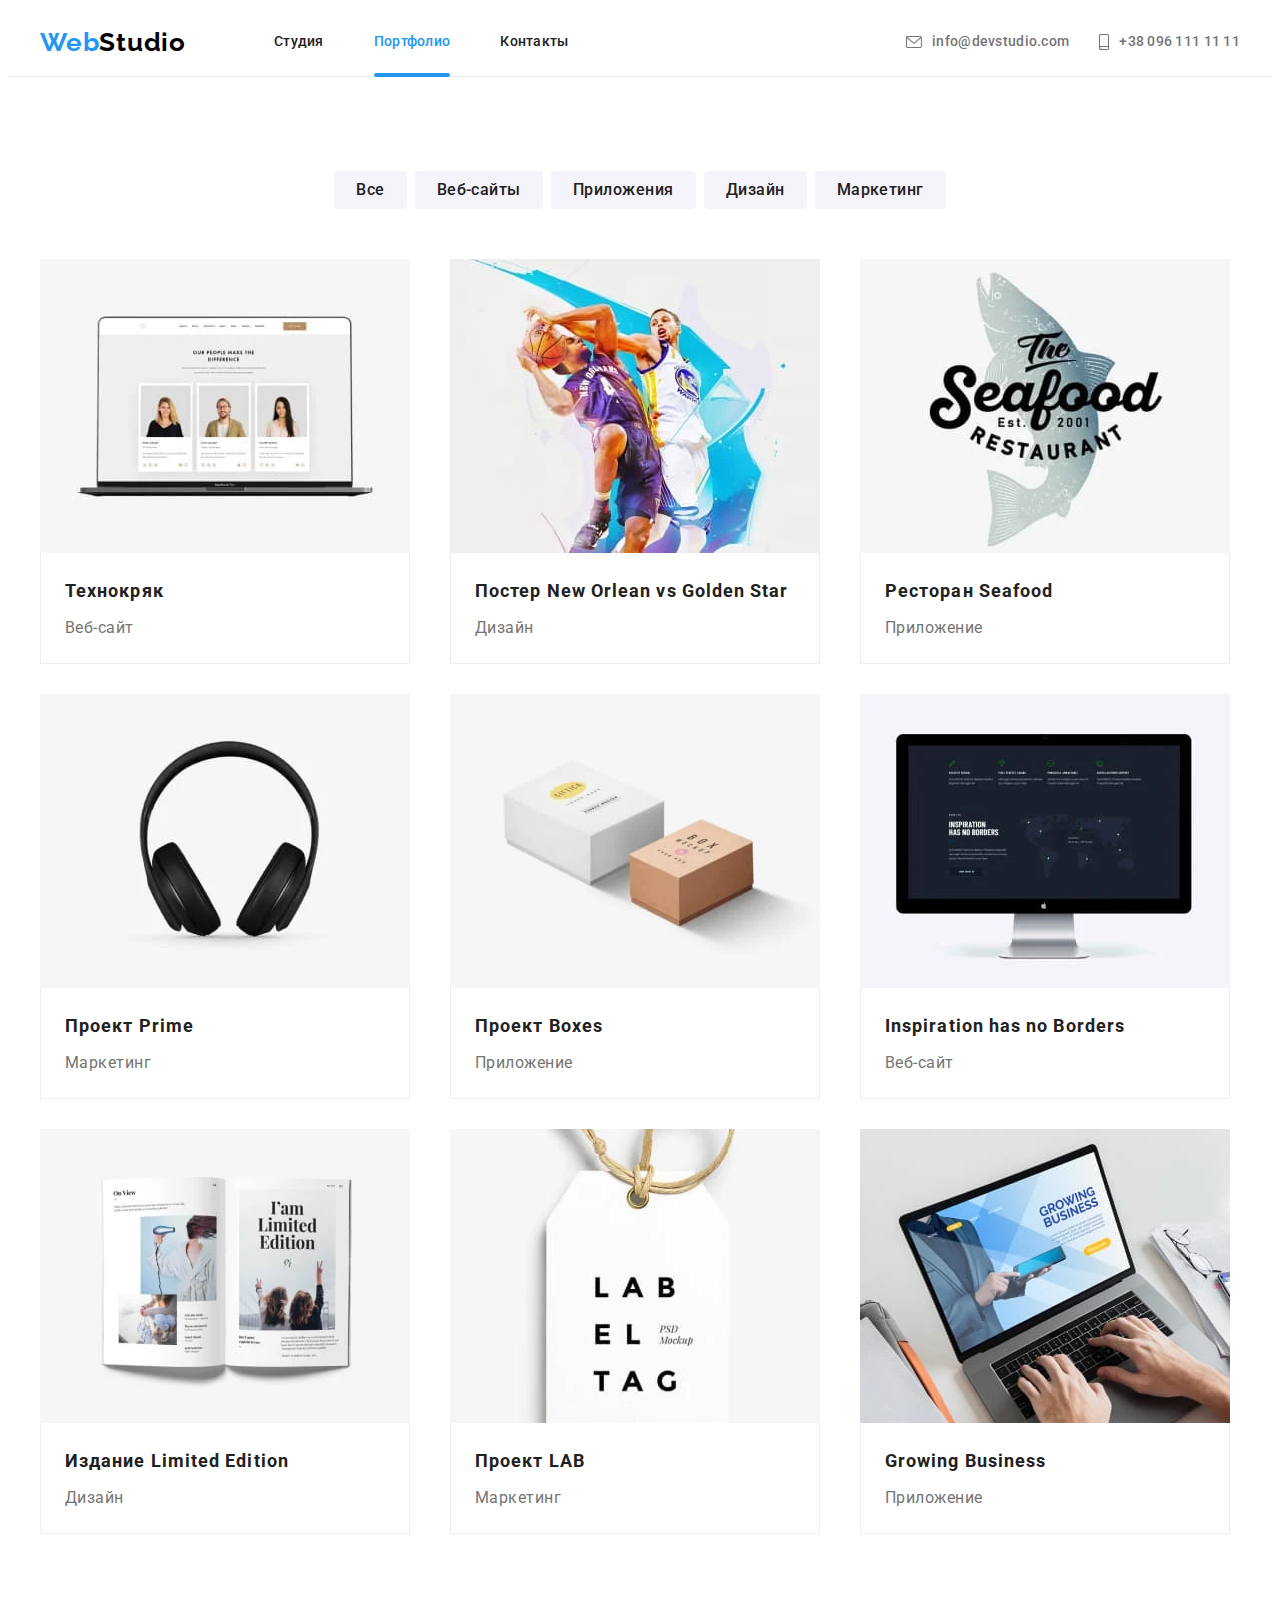
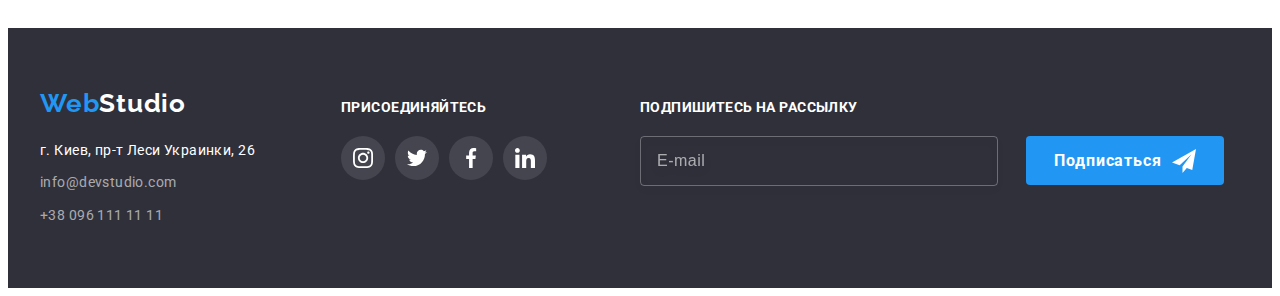
==== commit 2b005008: "Адаптация" ====
--- a/portfolio.html
+++ b/portfolio.html
@@ -107,19 +107,19 @@
     
            <ul class="mobile-social-list list" >
             <li class="mobile-social-list__item">
-              <a href="./index.html" class="mobile-social-list__link link">Instagram</a>
+              <a href="" class="mobile-social-list__link link" target="_blank" rel="noopener noreferrer">Instagram</a>
             </li>
     
             <li class="mobile-social-list__item">
-              <a href="./portfolio.html" class="mobile-social-list__link link">Twitter</a>
+              <a href="" class="mobile-social-list__link link" target="_blank" rel="noopener noreferrer">Twitter</a>
             </li>
     
             <li class="mobile-social-list__item">
-              <a href="#" class="mobile-social-list__link link">Facebook</a>
+              <a href="" class="mobile-social-list__link link" target="_blank" rel="noopener noreferrer">Facebook</a>
             </li>
     
             <li class="mobile-social-list__item">
-              <a href="#" class="mobile-social-list__link link">LinkedIn</a>
+              <a href="" class="mobile-social-list__link link" target="_blank" rel="noopener noreferrer">LinkedIn</a>
             </li>
            </ul>
          </div>
@@ -158,9 +158,60 @@
           <ul class="products list">
             <li class="products__item">
               <article class="card">
-                <a href="#" class="products__link link">
+                <a href="#" class="products__link link" target="_blank" rel="noopener noreferrer">
                   <div class="products__thumb">
-                    <img class="products__img" src="./images/portfolio/img-1.jpg" alt="Технокряк"  />
+                    <picture>
+                      <source
+                        media="(min-width: 1200px)"
+                        srcset="
+                          ./images/portfolio/portfolio1-dt.webp    1x,
+                          ./images/portfolio/portfolio1-dt@2x.webp 2x
+                        "
+                        type="image/webp"
+                      />
+                      <source
+                        media="(min-width: 1200px)"
+                        srcset="
+                          ./images/portfolio/portfolio1-dt.jpg    1x,
+                          ./images/portfolio/portfolio1-dt@2x.jpg 2x
+                        "
+                      />
+                      <source
+                        media="(min-width: 768px)"
+                        srcset="
+                          ./images/portfolio/portfolio1-tb.webp    1x,
+                          ./images/portfolio/portfolio1-tb@2x.webp 2x
+                        "
+                        type="image/webp"
+                      />
+                      <source
+                        media="(min-width: 768px)"
+                        srcset="
+                          ./images/portfolio/portfolio1-tb.jpg    1x,
+                          ./images/portfolio/portfolio1-tb@2x.jpg 2x
+                        "
+                      />
+                      <source
+                        media="(min-width: 320px)"
+                        srcset="
+                          ./images/portfolio/portfolio1-mb.webp    1x,
+                          ./images/portfolio/portfolio1-mb@2x.webp 2x
+                        "
+                        type="image/webp"
+                      />
+                      <source
+                        media="(min-width: 320px)"
+                        srcset="
+                          ./images/portfolio/portfolio1-mb.jpg    1x,
+                          ./images/portfolio/portfolio1-mb@2x.jpg 2x
+                        "
+                      />
+                      <img
+                      class="products__img"
+                        src="./images/portfolio/portfolio1-mb.jpg"
+                        alt="Страница сайта Технокряк"
+                      />
+                    </picture>
                     <div class="products__overlay">
                       <p class="products__overlay-text">
                         Технокряк это современная площадка распространения коронавируса. Компании
@@ -178,13 +229,52 @@
             </li>
             <li class="products__item">
               <article class="card">
-                <a href="#" class="products__link link">
+                <a href="#" class="products__link link" target="_blank" rel="noopener noreferrer">
                   <div class="products__thumb">
-                    <img class="products__img"
-                      src="./images/portfolio/img-2.jpg"
-                      alt="Постер New Orlean vs Golden Star"
-                      
-                    />
+                    <picture>
+                      <source
+                        media="(min-width: 1200px)"
+                        srcset="
+                          ./images/portfolio/portfolio2-dt.webp    1x,
+                          ./images/portfolio/portfolio2-dt@2x.webp 2x
+                        "  
+                        type="image/webp"/>
+                      <source
+                        media="(min-width: 1200px)"
+                        srcset="
+                          ./images/portfolio/portfolio2-dt.jpg    1x,
+                          ./images/portfolio/portfolio2-dt@2x.jpg 2x
+                        " />
+                      <source
+                        media="(min-width: 768px)"
+                        srcset="
+                          ./images/portfolio/portfolio2-tb.webp    1x,
+                          ./images/portfolio/portfolio2-tb@2x.webp 2x
+                        "
+                        type="image/webp" />
+                      <source
+                        media="(min-width: 768px)"
+                        srcset="
+                          ./images/portfolio/portfolio2-tb.jpg    1x,
+                          ./images/portfolio/portfolio2-tb@2x.jpg 2x
+                        " />
+                      <source
+                        media="(min-width: 320px)"
+                        srcset="
+                          ./images/portfolio/portfolio2-mb.webp    1x,
+                          ./images/portfolio/portfolio2-mb@2x.webp 2x
+                        "
+                        type="image/webp" />
+                      <source
+                        media="(min-width: 320px)"
+                        srcset="
+                          ./images/portfolio/portfolio2-mb.jpg    1x,
+                          ./images/portfolio/portfolio2-mb@2x.jpg 2x
+                        " />
+                      <img class="products__img"
+                        src="./images/portfolio/portfolio2-mb.jpg"
+                        alt="Страница сайта New Orlean vs Golden Star"
+                    /></picture>
                     <div class="products__overlay">
                       <p class="products__overlay-text">
                         Технокряк это современная площадка распространения коронавируса. Компании
@@ -203,10 +293,54 @@
               </article>
             </li>
             <li class="products__item">
-              <article class="card">
+              <article class="card" target="_blank" rel="noopener noreferrer">
                 <a href="#" class="products__link link">
                   <div class="products__thumb">
-                    <img class="products__img" src="./images/portfolio/img-3.jpg" alt="Ресторан Seafood"  />
+                    <picture>
+                      <source
+                        media="(min-width: 1200px)"
+                        srcset="
+                          ./images/portfolio/portfolio3-dt.webp    1x,
+                          ./images/portfolio/portfolio3-dt@2x.webp 2x
+                        " 
+                        type="image/webp"/>
+                      <source
+                        media="(min-width: 1200px)"
+                        srcset="
+                          ./images/portfolio/portfolio3-dt.jpg    1x,
+                          ./images/portfolio/portfolio3-dt@2x.jpg 2x
+                        " />
+                      <source
+                        media="(min-width: 768px)"
+                        srcset="
+                          ./images/portfolio/portfolio3-tb.webp    1x,
+                          ./images/portfolio/portfolio3-tb@2x.webp 2x
+                        "
+                        type="image/webp" />
+                      <source
+                        media="(min-width: 768px)"
+                        srcset="
+                          ./images/portfolio/portfolio3-tb.jpg    1x,
+                          ./images/portfolio/portfolio3-tb@2x.jpg 2x
+                        " />
+                      <source
+                        media="(min-width: 320px)"
+                        srcset="
+                          ./images/portfolio/portfolio3-mb.webp    1x,
+                          ./images/portfolio/portfolio3-mb@2x.webp 2x
+                        "
+                        type="image/webp" />
+                      <source
+                        media="(min-width: 320px)"
+                        srcset="
+                          ./images/portfolio/portfolio3-mb.jpg    1x,
+                          ./images/portfolio/portfolio3-mb@2x.jpg 2x
+                        " />
+                      <img
+                        class="products__img"
+                        src="./images/portfolio/portfolio3-mb.jpg"
+                        alt="Перейти на сайт Seafood"
+                    /></picture>
                     <div class="products__overlay">
                       <p class="products__overlay-text">
                         Технокряк это современная площадка распространения коронавируса. Компании
@@ -223,10 +357,54 @@
               </article>
             </li>
             <li class="products__item">
-              <article class="card">
+              <article class="card" target="_blank" rel="noopener noreferrer">
                 <a href="#" class="products__link link">
                   <div class="products__thumb">
-                    <img class="products__img" src="./images/portfolio/img-4.jpg" alt="Проект Prime"  />
+                    <picture>
+                      <source
+                        media="(min-width: 1200px)"
+                        srcset="
+                          ./images/portfolio/portfolio4-dt.webp    1x,
+                          ./images/portfolio/portfolio4-dt@2x.webp 2x
+                        " 
+                        type="image/webp"/>
+                      <source
+                        media="(min-width: 1200px)"
+                        srcset="
+                          ./images/portfolio/portfolio4-dt.jpg    1x,
+                          ./images/portfolio/portfolio4-dt@2x.jpg 2x
+                        " />
+                      <source
+                        media="(min-width: 768px)"
+                        srcset="
+                          ./images/portfolio/portfolio4-tb.webp    1x,
+                          ./images/portfolio/portfolio4-tb@2x.webp 2x
+                        "
+                        type="image/webp" />
+                      <source
+                        media="(min-width: 768px)"
+                        srcset="
+                          ./images/portfolio/portfolio4-tb.jpg    1x,
+                          ./images/portfolio/portfolio4-tb@2x.jpg 2x
+                        " />
+                      <source
+                        media="(min-width: 320px)"
+                        srcset="
+                          ./images/portfolio/portfolio4-mb.webp    1x,
+                          ./images/portfolio/portfolio4-mb@2x.webp 2x
+                        "
+                        type="image/webp" />
+                      <source
+                        media="(min-width: 320px)"
+                        srcset="
+                          ./images/portfolio/portfolio4-mb.jpg    1x,
+                          ./images/portfolio/portfolio4-mb@2x.jpg 2x
+                        " />
+                      <img
+                        class="products__img"
+                        src="./images/portfolio/portfolio4-mb.jpg"
+                        alt="Перейти на сайт Prime"
+                    /></picture>
                     <div class="products__overlay">
                       <p class="products__overlay-text">
                         Технокряк это современная площадка распространения коронавируса. Компании
@@ -243,10 +421,60 @@
               </article>
             </li>
             <li class="products__item">
-              <article class="card">
+              <article class="card" target="_blank" rel="noopener noreferrer">
                 <a href="#" class="products__link link">
                   <div class="products__thumb">
-                    <img class="products__img" src="./images/portfolio/img-5.jpg" alt="Проект Boxes"  />
+                    <picture>
+                      <source
+                        media="(min-width: 1200px)"
+                        srcset="
+                          ./images/portfolio/portfolio5-dt.webp    1x,
+                          ./images/portfolio/portfolio5-dt@2x.webp 2x
+                        "
+                        type="image/webp"/>
+                      <source
+                        media="(min-width: 1200px)"
+                        srcset="
+                          ./images/portfolio/portfolio5-dt.jpg    1x,
+                          ./images/portfolio/portfolio5-dt@2x.jpg 2x
+                        "
+                      />
+                      <source
+                        media="(min-width: 768px)"
+                        srcset="
+                          ./images/portfolio/portfolio5-tb.webp    1x,
+                          ./images/portfolio/portfolio5-tb@2x.webp 2x
+                        "
+                        type="image/webp"
+                      />
+                      <source
+                        media="(min-width: 768px)"
+                        srcset="
+                          ./images/portfolio/portfolio5-tb.jpg    1x,
+                          ./images/portfolio/portfolio5-tb@2x.jpg 2x
+                        "
+                      />
+                      <source
+                        media="(min-width: 320px)"
+                        srcset="
+                          ./images/portfolio/portfolio5-mb.webp    1x,
+                          ./images/portfolio/portfolio5-mb@2x.webp 2x
+                        "
+                        type="image/webp"
+                      />
+                      <source
+                        media="(min-width: 320px)"
+                        srcset="
+                          ./images/portfolio/portfolio5-mb.jpg    1x,
+                          ./images/portfolio/portfolio5-mb@2x.jpg 2x
+                        "
+                      />
+                      <img
+                        class="products__img"
+                        src="./images/portfolio/portfolio5-mb.jpg"
+                        alt="Проект Boxes"
+                      />
+                    </picture>
                     <div class="products__overlay">
                       <p class="products__overlay-text">
                         Технокряк это современная площадка распространения коронавируса. Компании
@@ -263,14 +491,54 @@
               </article>
             </li>
             <li class="products__item">
-              <article class="card">
+              <article class="card" target="_blank" rel="noopener noreferrer">
                 <a href="#" class="products__link link">
                   <div class="products__thumb">
-                    <img class="products__img"
-                      src="./images/portfolio/img-6.jpg"
-                      alt="Inspiration has no Borders"
-                      
-                    />
+                    <picture>
+                      <source
+                        media="(min-width: 1200px)"
+                        srcset="
+                          ./images/portfolio/portfolio6-dt.webp    1x,
+                          ./images/portfolio/portfolio6-dt@2x.webp 2x
+                        " 
+                        type="image/webp"/>
+                      <source
+                        media="(min-width: 1200px)"
+                        srcset="
+                          ./images/portfolio/portfolio6-dt.jpg    1x,
+                          ./images/portfolio/portfolio6-dt@2x.jpg 2x
+                        " />
+                      <source
+                        media="(min-width: 768px)"
+                        srcset="
+                          ./images/portfolio/portfolio6-tb.webp    1x,
+                          ./images/portfolio/portfolio6-tb@2x.webp 2x
+                        "
+                        type="image/webp" />
+                      <source
+                        media="(min-width: 768px)"
+                        srcset="
+                          ./images/portfolio/portfolio6-tb.jpg    1x,
+                          ./images/portfolio/portfolio6-tb@2x.jpg 2x
+                        " />
+                      <source
+                        media="(min-width: 320px)"
+                        srcset="
+                          ./images/portfolio/portfolio6-mb.webp    1x,
+                          ./images/portfolio/portfolio6-mb@2x.webp 2x
+                        "
+                        type="image/webp" />
+                      <source
+                        media="(min-width: 320px)"
+                        srcset="
+                          ./images/portfolio/portfolio6-mb.jpg    1x,
+                          ./images/portfolio/portfolio6-mb@2x.jpg 2x
+                        " />
+                      <img
+                        class="products__img"
+                        src="./images/portfolio/portfolio6-mb.jpg"
+                        alt="Чорный монитор з открытой страницей сайта"
+                    /></picture>
                     <div class="products__overlay">
                       <p class="products__overlay-text">
                         Технокряк это современная площадка распространения коронавируса. Компании
@@ -287,14 +555,54 @@
               </article>
             </li>
             <li class="products__item">
-              <article class="card">
+              <article class="card" target="_blank" rel="noopener noreferrer">
                 <a href="#" class="products__link link">
                   <div class="products__thumb">
-                    <img class="products__img"
-                      src="./images/portfolio/img-7.jpg"
-                      alt="Издание Limited Edition"
-                      
-                    />
+                    <picture>
+                      <source
+                        media="(min-width: 1200px)"
+                        srcset="
+                          ./images/portfolio/portfolio7-dt.webp    1x,
+                          ./images/portfolio/portfolio7-dt@2x.webp 2x
+                        " 
+                        type="image/webp"/>
+                      <source
+                        media="(min-width: 1200px)"
+                        srcset="
+                          ./images/portfolio/portfolio7-dt.jpg    1x,
+                          ./images/portfolio/portfolio7-dt@2x.jpg 2x
+                        " />
+                      <source
+                        media="(min-width: 768px)"
+                        srcset="
+                          ./images/portfolio/portfolio7-tb.webp    1x,
+                          ./images/portfolio/portfolio7-tb@2x.webp 2x
+                        "
+                        type="image/webp" />
+                      <source
+                        media="(min-width: 768px)"
+                        srcset="
+                          ./images/portfolio/portfolio7-tb.jpg    1x,
+                          ./images/portfolio/portfolio7-tb@2x.jpg 2x
+                        " />
+                      <source
+                        media="(min-width: 320px)"
+                        srcset="
+                          ./images/portfolio/portfolio7-mb.webp    1x,
+                          ./images/portfolio/portfolio7-mb@2x.webp 2x
+                        "
+                        type="image/webp" />
+                      <source
+                        media="(min-width: 320px)"
+                        srcset="
+                          ./images/portfolio/portfolio7-mb.jpg    1x,
+                          ./images/portfolio/portfolio7-mb@2x.jpg 2x
+                        " />
+                      <img
+                        class="products__img"
+                        src="./images/portfolio/portfolio7-mb.jpg"
+                        alt="Издание Limited Edition"
+                    /></picture>
                     <div class="products__overlay">
                       <p class="products__overlay-text">
                         Технокряк это современная площадка распространения коронавируса. Компании
@@ -311,10 +619,54 @@
               </article>
             </li>
             <li class="products__item">
-              <article class="card">
+              <article class="card" target="_blank" rel="noopener noreferrer">
                 <a href="#" class="products__link link">
                   <div class="products__thumb">
-                    <img class="products__img" src="./images/portfolio/img-8.jpg" alt="Проект LAB"  />
+                    <picture>
+                      <source
+                        media="(min-width: 1200px)"
+                        srcset="
+                          ./images/portfolio/portfolio8-dt.webp    1x,
+                          ./images/portfolio/portfolio8-dt@2x.webp 2x
+                        "
+                        type="image/webp" />
+                      <source
+                        media="(min-width: 1200px)"
+                        srcset="
+                          ./images/portfolio/portfolio8-dt.jpg    1x,
+                          ./images/portfolio/portfolio8-dt@2x.jpg 2x
+                        " />
+                      <source
+                        media="(min-width: 768px)"
+                        srcset="
+                          ./images/portfolio/portfolio8-tb.webp    1x,
+                          ./images/portfolio/portfolio8-tb@2x.webp 2x
+                        "
+                        type="image/webp" />
+                      <source
+                        media="(min-width: 768px)"
+                        srcset="
+                          ./images/portfolio/portfolio8-tb.jpg    1x,
+                          ./images/portfolio/portfolio8-tb@2x.jpg 2x
+                        " />
+                      <source
+                        media="(min-width: 320px)"
+                        srcset="
+                          ./images/portfolio/portfolio8-mb.webp    1x,
+                          ./images/portfolio/portfolio8-mb@2x.webp 2x
+                        "
+                        type="image/webp" />
+                      <source
+                        media="(min-width: 320px)"
+                        srcset="
+                          ./images/portfolio/portfolio8-mb.jpg    1x,
+                          ./images/portfolio/portfolio8-mb@2x.jpg 2x
+                        " />
+                      <img
+                        class="products__img"
+                        src="./images/portfolio/portfolio8-mb.jpg"
+                        alt="Проект LAB"
+                    /></picture>
                     <div class="products__overlay">
                       <p class="products__overlay-text">
                         Технокряк это современная площадка распространения коронавируса. Компании
@@ -331,10 +683,54 @@
               </article>
             </li>
             <li class="products__item">
-              <article class="card">
+              <article class="card" target="_blank" rel="noopener noreferrer">
                 <a href="#" class="products__link link">
                   <div class="products__thumb">
-                    <img class="products__img" src="./images/portfolio/img-9.jpg" alt="Growing Business"  />
+                    <picture>
+                      <source
+                        media="(min-width: 1200px)"
+                        srcset="
+                          ./images/portfolio/portfolio9-dt.webp    1x,
+                          ./images/portfolio/portfolio9-dt@2x.webp 2x
+                        " 
+                        type="image/webp"/>
+                      <source
+                        media="(min-width: 1200px)"
+                        srcset="
+                          ./images/portfolio/portfolio9-dt.jpg    1x,
+                          ./images/portfolio/portfolio9-dt@2x.jpg 2x
+                        " />
+                      <source
+                        media="(min-width: 768px)"
+                        srcset="
+                          ./images/portfolio/portfolio9-tb.webp    1x,
+                          ./images/portfolio/portfolio9-tb@2x.webp 2x
+                        "
+                        type="image/webp" />
+                      <source
+                        media="(min-width: 768px)"
+                        srcset="
+                          ./images/portfolio/portfolio9-tb.jpg    1x,
+                          ./images/portfolio/portfolio9-tb@2x.jpg 2x
+                        " />
+                      <source
+                        media="(min-width: 320px)"
+                        srcset="
+                          ./images/portfolio/portfolio9-mb.webp    1x,
+                          ./images/portfolio/portfolio9-mb@2x.webp 2x
+                        "
+                        type="image/webp" />
+                      <source
+                        media="(min-width: 320px)"
+                        srcset="
+                          ./images/portfolio/portfolio9-mb.jpg    1x,
+                          ./images/portfolio/portfolio9-mb@2x.jpg 2x
+                        " />
+                      <img
+                      class="products__img"
+                        src="./images/portfolio/portfolio9-mb.jpg"
+                        alt="Перейти на сайт Growing Business"
+                    /></picture>
                     <div class="products__overlay">
                       <p class="products__overlay-text">
                         Технокряк это современная площадка распространения коронавируса. Компании
@@ -374,28 +770,28 @@
               
               <ul class="social-networks list">
                 <li class="social-networks__item">
-                  <a class="social-networks__link link social-networks--link-style" href="#">
+                  <a class="social-networks__link link social-networks--link-style" href="#" target="_blank" rel="noopener noreferrer">
                     <svg class="social-networks__icons">
                       <use href="./images/svg/sprite.svg#icon-instagram"></use>
                     </svg>
                   </a>
                 </li>
                 <li class="social-networks__item">
-                  <a class="social-networks__link link social-networks--link-style" href="#">
+                  <a class="social-networks__link link social-networks--link-style" href="#" target="_blank" rel="noopener noreferrer">
                     <svg class="social-networks__icons">
                       <use href="./images/svg/sprite.svg#icon-twitter"></use>
                     </svg>
                   </a>
                 </li>
                 <li class="social-networks__item">
-                  <a class="social-networks__link link social-networks--link-style" href="#">
+                  <a class="social-networks__link link social-networks--link-style" href="#" target="_blank" rel="noopener noreferrer">
                     <svg class="social-networks__icons">
                       <use href="./images/svg/sprite.svg#icon-facebook"></use>
                     </svg>
                   </a>
                 </li>
                 <li class="social-networks__item">
-                  <a class="social-networks__link link social-networks--link-style" href="#">
+                  <a class="social-networks__link link social-networks--link-style" href="#" target="_blank" rel="noopener noreferrer">
                     <svg class="social-networks__icons">
                       <use href="./images/svg/sprite.svg#icon-linkedin"></use>
                     </svg>
--- a/css/main.min.css
+++ b/css/main.min.css
@@ -1,3 +1,3 @@
 :root{--main-bg-color: #ffffff;--second-bg-color: #f5f4fa;--accent-bg-color: #2f303a;--main-text-color: #757575;--title-text-color: #212121;--accent-text-color: #2196f3;--hover-btn-color: #188ce8;--main-icons-color: #afb1b8;--contacts-text-color: rgba(255, 255, 255, 0.6);--bold-font: 700;--middle-font: 500;--card-shadow: 0px 1px 3px rgba(0, 0, 0, 0.12), 0px 1px 1px rgba(0, 0, 0, 0.14),
-    0px 2px 1px rgba(0, 0, 0, 0.2);--bottom-border: 1px solid #eeeeee}.visually-hidden{position:absolute;clip:rect(0 0 0 0);width:1px;height:1px;margin:-1px}body{background-color:var(--main-bg-color);color:var(--main-text-color);font-family:Roboto, sans-serif;font-weight:400}h1,h2,h3,h4,h5,h6,p{margin-top:0;margin-bottom:0}ul,ol{margin-top:0;margin-bottom:0;padding-left:0}.list{padding:0;margin:0;list-style:none}.link{text-decoration:none}img{display:block;max-width:100%;height:auto}.container{margin-left:auto;margin-right:auto;padding-left:15px;padding-right:15px;width:100%}@media screen and (min-width: 480px){.container{max-width:480px}}@media screen and (min-width: 768px){.container{max-width:768px}}@media screen and (min-width: 1200px){.container{max-width:1200px}}.logo{text-decoration:none;color:var(--accent-text-color);font-family:Raleway;font-weight:var(--bold-font);font-size:24px;line-height:1.16;letter-spacing:0.03em}@media screen and (min-width: 1200px){.logo{font-size:26px;line-height:1.19}}.logo__color{color:#000}.logo-mob-style{padding-top:16px;padding-bottom:16px}@media screen and (min-width: 768px){.logo-mob-style{padding-top:0;padding-bottom:0}}.only-desktop{display:none}@media screen and (min-width: 1200px){.only-desktop{display:block}}.section-title{margin-top:0;margin-bottom:30px;font-weight:var(--bold-font);font-size:28px;line-height:1.17;text-align:center;letter-spacing:0.03em;color:var(--title-text-color)}@media screen and (min-width: 1200px){.section-title{margin-bottom:50px;font-size:36px}}.social-networks{display:flex;justify-content:center;margin-right:-10px}.social-networks__style{margin:0 auto}.social-networks__item{display:flex;margin-right:10px}.social-networks__link{display:flex;justify-content:center;align-items:center;width:44px;height:44px;border-radius:50% 50%;fill:var(--main-icons-color);transition:border-radius 250ms cubic-bezier(0.4, 0, 0.2, 1),background-color 250ms cubic-bezier(0.4, 0, 0.2, 1),fill 250ms cubic-bezier(0.4, 0, 0.2, 1)}.social-networks__link:hover,.social-networks__link:focus{border-radius:50% 50%;background-color:var(--accent-text-color);fill:var(--main-bg-color)}.social-networks--link-style{background-color:rgba(255,255,255,0.1);fill:var(--main-bg-color)}.social-networks__icons{width:20px;height:20px}.backdrop{position:fixed;top:0;left:0;width:100%;height:100%;background:rgba(0,0,0,0.2);opacity:1;transition:opacity 250ms cubic-bezier(0.4, 0, 0.2, 1)}.backdrop.is-hidden{opacity:0;pointer-events:none}.backdrop.is-hidden .modal{transform:translate(-50%, -50%) scale(0.7)}.modal-style{position:absolute;top:50%;left:50%}.modal{width:450px;height:609px;padding:40px;border-radius:4px;box-shadow:0px 1px 3px rgba(0,0,0,0.12),0px 1px 1px rgba(0,0,0,0.14),0px 2px 1px rgba(0,0,0,0.2);background:var(--main-bg-color);transform:translate(-50%, -50%) scale(1);transition:transform 250ms cubic-bezier(0.4, 0, 0.2, 1)}@media screen and (min-width: 1200px){.modal{width:528px;height:581px}}.order-form{display:flex;flex-direction:column}.modal__text{margin-bottom:12px;font-weight:var(--bold-font);font-size:20px;line-height:1.15;text-align:center;letter-spacing:0.03em;color:var(--title-text-color)}.form-field{position:relative;margin-bottom:10px}.form-field:nth-child(5){margin-bottom:20px}.form-field__lable{display:inline-block;margin-bottom:4px;font-size:12px;line-height:14px;letter-spacing:0.01em;color:var(--main-text-color)}.form-field__input{width:370px;height:40px;padding-left:42px;border:1px solid rgba(33,33,33,0.2);box-sizing:border-box;border-radius:4px;transition:border 250ms cubic-bezier(0.4, 0, 0.2, 1)}@media screen and (min-width: 1200px){.form-field__input{width:448px}}.form-field__input:hover,.form-field__input:focus{border:1px solid var(--accent-text-color);box-sizing:border-box;border-radius:4px;outline:none}.form-field__icon{display:inline-block;position:absolute;top:32px;left:12px;fill:#000;transition:fill 250ms cubic-bezier(0.4, 0, 0.2, 1)}.form-field__input:hover ~ .form-field__icon,.form-field__input:focus ~ .form-field__icon{fill:var(--accent-text-color)}.form-field__textarea{width:100%;height:120px;padding:12px 16px;border:1px solid rgba(33,33,33,0.2);box-sizing:border-box;border-radius:4px;resize:none;transition:border 250ms cubic-bezier(0.4, 0, 0.2, 1)}.form-field__textarea:hover,.form-field__textarea:focus{border:1px solid var(--accent-text-color);box-sizing:border-box;border-radius:4px;outline:none}.form-field__textarea::placeholder{font-size:12px;line-height:1.16;letter-spacing:0.01em;color:rgba(117,117,117,0.5)}.form-checkbox{margin-bottom:30px;font-size:12px;line-height:1.71px;letter-spacing:0.03em;color:var(--main-text-color)}@media screen and (min-width: 1200px){.form-checkbox{font-size:14px}}.form-checkbox__label{display:flex;flex-wrap:wrap;align-items:center;justify-content:center}.form-checkbox__icon{display:inline-block;width:16px;height:15px;margin-right:8px;border:2px solid var(--title-text-color);border-radius:3px;transition:background-color 250ms cubic-bezier(0.4, 0, 0.2, 1);cursor:pointer}.form-checkbox__input:checked+.form-checkbox__icon{border:none;background-color:var(--accent-text-color);background-image:url(../images/svg/check-on.svg);background-size:contain}.form-checkbox__link{text-decoration-line:underline;color:var(--accent-text-color)}.close-button{position:absolute;top:8px;right:8px;width:30px;height:30px;padding:0;border:1px solid rgba(0,0,0,0.1);border-radius:50% 50%;box-sizing:border-box;cursor:pointer;background:transparent;transition:fill 250ms cubic-bezier(0.4, 0, 0.2, 1)}.close-button:hover,.close-button:focus{fill:var(--accent-text-color)}.close-button__icon-cross{position:absolute;top:8px;right:8px}.close-but-syle{position:absolute;top:10px;right:15px;width:40px;height:40px;border:none}.icon-cross{position:unset}.form-button-style{display:block;margin:0 auto;width:200px;height:50px;padding:10px 55px}.main-button{padding:10px 32px;cursor:pointer;font-family:inherit;font-weight:var(--bold-font);font-size:16px;line-height:1.87;text-align:center;letter-spacing:0.06em;border-radius:4px;color:var(--main-bg-color);background-color:var(--accent-text-color);border-style:none;transition:background-color 250ms cubic-bezier(0.4, 0, 0.2, 1),box-shadow 250ms cubic-bezier(0.4, 0, 0.2, 1)}.main-button:hover,.main-button:focus{background-color:var(--hover-btn-color);box-shadow:0px 4px 4px rgba(0,0,0,0.15)}.header{border-bottom:1px solid #ececec}.main-navigation{display:flex;align-items:center;justify-content:space-between}.navigation{display:flex}@media screen and (min-width: 768px){.navigation{align-items:center}}.menu{display:flex;margin-left:88px}@media screen and (max-width: 767px){.menu{display:none}}@media screen and (max-width: 1200px){.menu{margin-left:93px}}.menu__item+.menu__item{margin-left:50px}.menu__link{position:relative;display:block;padding-top:16px;padding-bottom:16px;color:var(--title-text-color);text-decoration:none;font-weight:var(--middle-font);font-size:14px;line-height:1.14;letter-spacing:0.02em;transition:color 250ms cubic-bezier(0.4, 0, 0.2, 1)}@media screen and (min-width: 768px){.menu__link{padding-top:26px;padding-bottom:26px}}.menu__link:hover,.menu__link:focus{color:var(--accent-text-color)}.current{color:var(--accent-text-color)}.current::after{content:'';position:absolute;left:0;bottom:-1px;width:100%;height:4px;display:block;background:#2196f3;border-radius:2px}.contacts{display:flex;flex-direction:column;margin-left:auto}@media screen and (max-width: 767px){.contacts{display:none}}@media screen and (min-width: 1200px){.contacts{flex-direction:row}}.contacts__item{display:flex}@media screen and (min-width: 1200px){.contacts__item+.contacts__item{margin-left:30px}}.contacts__link{display:flex;align-items:center;width:100%;padding-top:5px;padding-bottom:5px;text-decoration:none;font-weight:var(--middle-font);font-size:14px;line-height:1.14;letter-spacing:0.02em;color:var(--main-text-color);transition:color 250ms cubic-bezier(0.4, 0, 0.2, 1)}@media screen and (min-width: 1200px){.contacts__link{padding-top:26px;padding-bottom:26px}}.contacts__link:hover,.contacts__link:focus{color:var(--accent-text-color)}.contacts__icons{margin-right:10px;fill:currentColor}.menu-btn{display:block;width:40px;height:40px;align-items:center;padding:0;background:none;border:none;fill:#000;cursor:pointer;transition:fill 250ms cubic-bezier(0.4, 0, 0.2, 1)}@media screen and (min-width: 768px){.menu-btn{display:none}}.menu-btn:hover,.menu-btn:focus{fill:var(--accent-text-color)}.mobile-menu{position:fixed;top:0;left:0;width:100vw;height:100vh;padding-top:48px;padding-bottom:48px;background-color:var(--main-bg-color);z-index:1}.mobile-menu.is-hidden{opacity:0;pointer-events:none}.mobile-container-style{display:flex;flex-direction:column;justify-content:space-between;height:100%;padding-left:40px}@media screen and (max-width: 479px){.mobile-container-style{padding-left:30px}}.mobile-menu-list__item:not(:last-child){margin-bottom:32px}.mobile-menu-list__link{font-weight:var(--middle-font);font-size:40px;line-height:1.18;letter-spacing:0.02em;color:var(--title-text-color)}@media screen and (max-width: 479px){.mobile-menu-list__link{font-size:36px}}.link-active{color:var(--accent-text-color)}.mobile-contacts-list__item:not(:last-child){margin-bottom:32px}@media screen and (max-width: 479px){.mobile-contacts-list__item:not(:last-child){margin-bottom:26px}}.mobile-contacts-list:not(:last-child){margin-bottom:64px}.mobile-contacts-list__link-phone{font-weight:var(--middle-font);font-size:34px;line-height:1.18;letter-spacing:0.02em;color:var(--accent-text-color)}@media screen and (max-width: 479px){.mobile-contacts-list__link-phone{font-size:24px}}.mobile-contacts-list__link-mail{font-weight:var(--middle-font);font-size:24px;line-height:1.17;letter-spacing:0.02em;color:var(--main-text-color)}.mobile-social-list{display:flex}.mobile-social-list__item{position:relative}.mobile-social-list__item:not(:last-child){margin-right:20px}@media screen and (max-width: 479px){.mobile-social-list__item:not(:last-child){margin-right:10px}}.mobile-social-list__item:not(:last-child)::after{content:'';position:absolute;right:-11px;display:inline-block;width:1px;height:22px;background-color:rgba(33,33,33,0.2)}@media screen and (max-width: 479px){.mobile-social-list__item:not(:last-child)::after{right:-6px}}.mobile-social-list__link{font-weight:500;font-size:18px;line-height:1.22;letter-spacing:0.02em;color:var(--accent-text-color)}@media screen and (max-width: 479px){.mobile-social-list__link{font-size:14px}}.main-section{padding-top:180px;padding-bottom:180px;text-align:center;background:linear-gradient(rgba(47,48,58,0.4), rgba(47,48,58,0.4)),url(../images/studio/main-bgi.jpg),#c4c4c4;background-size:cover;background-position:center;background-repeat:no-repeat}@media screen and (min-width: 1200px){.main-section{padding-top:200px;padding-bottom:200px}}.main-section .main-section__title{margin-top:0;margin-bottom:30px;font-weight:900;font-size:26px;line-height:1.62;letter-spacing:0.06em;text-transform:uppercase;color:var(--main-bg-color)}@media screen and (max-width: 479px){.main-section .main-section__title{font-size:20px}}@media screen and (min-width: 1200px){.main-section .main-section__title{font-size:44px;line-height:1.36}}.main-description{margin:0 auto;width:100%}@media screen and (min-width: 480px){.main-description{width:360px}}@media screen and (min-width: 1200px){.main-description{width:696px}}.qualities{padding-top:60px;padding-bottom:60px}@media screen and (min-width: 1200px){.qualities{padding-top:94px;padding-bottom:94px}}.qualities-list{margin-bottom:-30px}@media screen and (min-width: 768px){.qualities-list{display:flex;flex-wrap:wrap;margin-left:-30px}}.qualities-list__item{width:100%;margin-bottom:30px}@media screen and (min-width: 768px){.qualities-list__item{flex-basis:calc((100% - 60px) / 2);margin-left:30px}}@media screen and (min-width: 1200px){.qualities-list__item{flex-basis:calc((100% - 120px) / 4)}}.qualities-list__tiltle{margin-top:0;margin-bottom:10px;text-align:center;text-transform:uppercase;font-weight:var(--bold-font);font-size:14px;line-height:1.14;letter-spacing:0.03em;color:var(--title-text-color)}@media screen and (min-width: 768px){.qualities-list__tiltle{text-align:left}}.qualities-list__text{margin-top:0;margin-bottom:0;font-size:14px;line-height:1.71;letter-spacing:0.03em;color:var(--main-text-color)}.static-block{display:flex;justify-content:center;align-items:center;margin-bottom:30px;width:100%;height:120px;background-color:var(--second-bg-color);border-radius:4px}.static-block__icons{width:70px;height:70px}.direction{padding-bottom:94px}.direction-lable{position:absolute;bottom:0;left:0;display:flex;justify-content:center;align-items:center;width:100%;height:70px;background:rgba(47,48,58,0.8)}.direction-lable__text{font-weight:var(--bold-font);font-size:14px;line-height:1.42;letter-spacing:0.03em;text-align:center;text-transform:uppercase;color:var(--main-bg-color)}.direction-list{display:flex;margin-right:-30px}.direction-list__item{position:relative;margin-right:30px}.team{padding-top:60px;padding-bottom:60px;background-color:var(--second-bg-color)}@media screen and (min-width: 1200px){.team{padding-top:94px;padding-bottom:94px}}.team-list{margin-bottom:-30px;text-align:center}@media screen and (min-width: 768px){.team-list{display:flex;flex-wrap:wrap;margin-left:-30px}}.team-list__item{width:100%;margin-bottom:30px;background-color:var(--main-bg-color);border-radius:0px 0px 4px 4px;box-shadow:var(--card-shadow)}@media screen and (min-width: 768px){.team-list__item{flex-basis:calc((100% - 60px) / 2);margin-left:30px}}@media screen and (min-width: 1200px){.team-list__item{flex-basis:calc((100% - 120px) / 4)}}.team .bottom-item{padding-top:30px;padding-bottom:30px}.team .bottom-item__title{margin-top:0;margin-bottom:10px;font-weight:var(--middle-font);font-size:16px;line-height:1.19;letter-spacing:0.03em;color:var(--title-text-color)}@media screen and (min-width: 1200px){.team .bottom-item__title{margin-bottom:16px}}.team .bottom-item__text{margin-top:0;margin-bottom:16px;font-size:16px;line-height:1.19;letter-spacing:0.03em;color:var(--main-text-color)}.clients{padding-top:60px;padding-bottom:60px}@media screen and (min-width: 1200px){.clients{padding-top:94px;padding-bottom:94px}}.clients-list{margin-bottom:-30px;display:flex;flex-wrap:wrap;margin-left:-30px}.clients-list__item{width:100%;margin-bottom:30px;flex-basis:calc((100% - 60px) / 2);margin-left:30px}@media screen and (min-width: 768px){.clients-list__item{flex-basis:calc((100% - 90px) / 3);margin-left:30px}}@media screen and (min-width: 1200px){.clients-list__item{flex-basis:calc((100% - 180px) / 6)}}.clients-list__link{display:flex;align-items:center;justify-content:center;height:92px;border:1px solid var(--main-icons-color);border-radius:4px;fill:var(--main-icons-color);transition:fill 250ms cubic-bezier(0.4, 0, 0.2, 1),border 250ms cubic-bezier(0.4, 0, 0.2, 1)}.clients-list__link:hover,.clients-list__link:focus{fill:var(--accent-text-color);border:1px solid var(--accent-text-color)}.portfolio{padding-top:60px;padding-bottom:60px}@media screen and (min-width: 1200px){.portfolio{padding-top:94px;padding-bottom:94px}}.filter{display:flex;flex-wrap:wrap;justify-content:start;margin-top:-15px;margin-bottom:40px}@media screen and (min-width: 768px){.filter{justify-content:center;margin-bottom:30px}}@media screen and (min-width: 768px){.filter{margin-bottom:50px}}.filter__item{margin-top:15px}.filter__item:not(:last-child){margin-right:8px}.filter__button{padding:6px 22px;font-family:inherit;cursor:pointer;font-weight:var(--middle-font);font-size:16px;line-height:1.62;text-align:center;letter-spacing:0.03em;color:var(--title-text-color);background-color:var(--second-bg-color);border-color:transparent;border-style:none;border-radius:4px;transition:color 250ms cubic-bezier(0.4, 0, 0.2, 1),background-color 250ms cubic-bezier(0.4, 0, 0.2, 1),box-shadow 250ms cubic-bezier(0.4, 0, 0.2, 1)}.filter__button:hover,.filter__button:focus{color:var(--main-bg-color);background-color:var(--accent-text-color);box-shadow:0px 2px 2px 0px rgba(0,0,0,0.12),0px 1px 2px 0px rgba(0,0,0,0.08),0px 3px 1px 0px rgba(0,0,0,0.1)}.products{display:flex;flex-wrap:wrap}@media screen and (min-width: 768px){.products{margin-top:calc(-1 * 30px);margin-left:calc(-1 * 30px)}}.products__item{display:flex;background:var(--main-bg-color);transition:transform 250ms cubic-bezier(0.4, 0, 0.2, 1)}@media screen and (min-width: 768px){.products__item{margin-top:30px;margin-left:30px;flex-basis:calc(100% / 2 - 30px)}}@media screen and (min-width: 1200px){.products__item{width:370px;flex-basis:calc(100% / 3 - 30px)}}@media screen and (max-width: 767px){.products__item:not(:last-child){margin-bottom:30px}}.products__link{display:flex;flex-direction:column}.products__link:hover,.products__link:focus{box-shadow:0px 1px 1px rgba(0,0,0,0.12),0px 4px 4px rgba(0,0,0,0.06),1px 4px 6px rgba(0,0,0,0.16)}.products__thumb{position:relative;overflow:hidden}.products__overlay{position:absolute;top:0;left:0;width:100%;height:100%;display:flex;justify-content:center;align-items:center;padding:63px 24px;background:rgba(33,150,243,0.9);transform:translateY(101%);transition:transform 250ms cubic-bezier(0.4, 0, 0.2, 1)}.products__link:hover .products__overlay,.products__link:hover .products__overlay{transform:translateY(0)}.products__overlay-text{font-size:18px;line-height:1.56;letter-spacing:0.03em;color:var(--main-bg-color)}.products__bottom-block{flex-grow:1;padding:20px 24px;border-right:var(--bottom-border);border-bottom:var(--bottom-border);border-left:var(--bottom-border)}.products__bottom-title{margin-top:0;margin-bottom:4px;font-weight:var(--bold-font);font-size:18px;line-height:2;letter-spacing:0.06em;color:var(--title-text-color)}.products__bottom-text{margin-top:0;margin-bottom:0;font-size:16px;line-height:1.87;letter-spacing:0.03em;color:var(--main-text-color)}.card{display:flex}.footer{padding-top:60px;padding-bottom:60px;background-color:var(--accent-bg-color)}.footer-block{text-align:center}@media screen and (min-width: 768px){.footer-block{display:flex;flex-wrap:wrap;align-items:baseline;justify-content:space-around}}@media screen and (min-width: 1200px){.footer-block{flex-wrap:nowrap;text-align:left;justify-content:flex-start}}.footer__logo{display:inline-block;margin-bottom:20px}.address-block{display:flex;flex-direction:column;align-items:center;margin-bottom:60px}@media screen and (min-width: 1200px){.address-block{align-items:flex-start;margin-bottom:0;margin-right:70px}}.address{font-style:normal;font-size:14px;line-height:1.7;letter-spacing:0.03em;color:var(--main-bg-color)}@media screen and (min-width: 1200px){.address{width:231px}}.address-style{margin-bottom:9px}.footer__logo--inverse-color{color:var(--main-bg-color)}.footer-list{margin-bottom:-9px}.footer-list__item{margin-bottom:9px}.footer-list__contacts{padding-top:4px;padding-bottom:4px;text-decoration:none;font-size:14px;line-height:1.7;letter-spacing:0.03em;color:var(--contacts-text-color);transition:color 250ms cubic-bezier(0.4, 0, 0.2, 1)}.footer-list__contacts:hover,.footer-list__contacts:focus{color:var(--accent-text-color)}.social{text-align:center}@media screen and (min-width: 1200px){.social{margin-right:93px;text-align:left}}.social-text{margin-bottom:20px;padding:0;font-weight:var(--bold-font);font-size:14px;line-height:1.14;letter-spacing:0.03em;text-transform:uppercase;color:var(--main-bg-color)}.social-mob-style{margin-bottom:60px}@media screen and (min-width: 1200px){.social-mob-style{margin-bottom:0}}.subscribe{width:100%}.subscribe-form{display:flex;flex-direction:column;align-items:center;width:100%}@media screen and (min-width: 1200px){.subscribe-form{align-items:flex-start;flex-direction:row}}.subscribe-form__input{width:100%;height:50px;margin-bottom:20px;padding:15px 16px;font-size:16px;line-height:1.25;letter-spacing:0.03em;border:1px solid rgba(255,255,255,0.3);box-sizing:border-box;filter:drop-shadow(0px 4px 4px rgba(0,0,0,0.15));border-radius:4px;outline:none;color:rgba(255,255,255,0.6);background-color:transparent;transition:border 250ms cubic-bezier(0.4, 0, 0.2, 1)}@media screen and (min-width: 768px){.subscribe-form__input{width:450px}}@media screen and (min-width: 1200px){.subscribe-form__input{margin-right:12px;width:358px;margin-bottom:0}}.subscribe-form__input::placeholder{color:rgba(255,255,255,0.6);transition:color 250ms cubic-bezier(0.4, 0, 0.2, 1)}.subscribe-form__input:hover,.subscribe-form__input:focus{border-color:var(--accent-text-color);color:var(--main-bg-color);outline:none}.subscribe-form__input:hover::placeholder,.subscribe-form__input:focus::placeholder{color:var(--accent-text-color)}.footer-btn-style{margin-left:auto;margin-right:auto;display:flex;align-items:center;justify-content:center;padding:10px 28px}.icon-send{margin-left:10px;fill:var(--main-bg-color)}
+    0px 2px 1px rgba(0, 0, 0, 0.2);--bottom-border: 1px solid #eeeeee}.visually-hidden{position:absolute;clip:rect(0 0 0 0);width:1px;height:1px;margin:-1px}body{background-color:var(--main-bg-color);color:var(--main-text-color);font-family:Roboto, sans-serif;font-weight:400}h1,h2,h3,h4,h5,h6,p{margin-top:0;margin-bottom:0}ul,ol{margin-top:0;margin-bottom:0;padding-left:0}.list{padding:0;margin:0;list-style:none}.link{text-decoration:none}img{display:block;max-width:100%;height:auto}.container{margin-left:auto;margin-right:auto;padding-left:15px;padding-right:15px;width:100%}@media screen and (min-width: 480px){.container{max-width:480px}}@media screen and (min-width: 768px){.container{max-width:768px}}@media screen and (min-width: 1200px){.container{max-width:1200px}}.logo{text-decoration:none;color:var(--accent-text-color);font-family:Raleway;font-weight:var(--bold-font);font-size:24px;line-height:1.16;letter-spacing:0.03em}@media screen and (min-width: 1200px){.logo{font-size:26px;line-height:1.19}}.logo__color{color:#000}.logo-mob-style{padding-top:16px;padding-bottom:16px}@media screen and (min-width: 768px){.logo-mob-style{padding-top:0;padding-bottom:0}}.only-desktop{display:none}@media screen and (min-width: 1200px){.only-desktop{display:block}}.section-title{margin-top:0;margin-bottom:30px;font-weight:var(--bold-font);font-size:28px;line-height:1.17;text-align:center;letter-spacing:0.03em;color:var(--title-text-color)}@media screen and (min-width: 1200px){.section-title{margin-bottom:50px;font-size:36px}}.social-networks{display:flex;justify-content:center;margin-right:-10px}.social-networks__style{margin:0 auto}.social-networks__item{display:flex;margin-right:10px}.social-networks__link{display:flex;justify-content:center;align-items:center;width:44px;height:44px;border-radius:50% 50%;fill:var(--main-icons-color);transition:border-radius 250ms cubic-bezier(0.4, 0, 0.2, 1),background-color 250ms cubic-bezier(0.4, 0, 0.2, 1),fill 250ms cubic-bezier(0.4, 0, 0.2, 1)}.social-networks__link:hover,.social-networks__link:focus{border-radius:50% 50%;background-color:var(--accent-text-color);fill:var(--main-bg-color)}.social-networks--link-style{background-color:rgba(255,255,255,0.1);fill:var(--main-bg-color)}.social-networks__icons{width:20px;height:20px}.backdrop{position:fixed;top:0;left:0;width:100%;height:100%;background:rgba(0,0,0,0.2);opacity:1;transition:opacity 250ms cubic-bezier(0.4, 0, 0.2, 1)}.backdrop.is-hidden{opacity:0;pointer-events:none}.backdrop.is-hidden .modal{transform:translate(-50%, -50%) scale(0.7)}.modal-style{position:absolute;top:50%;left:50%}.modal{width:300px;padding:30px;border-radius:4px;box-shadow:0px 1px 3px rgba(0,0,0,0.12),0px 1px 1px rgba(0,0,0,0.14),0px 2px 1px rgba(0,0,0,0.2);background:var(--main-bg-color);transform:translate(-50%, -50%) scale(1);transition:transform 250ms cubic-bezier(0.4, 0, 0.2, 1)}@media screen and (min-width: 480px){.modal{width:450px;padding:40px}}@media screen and (min-width: 1200px){.modal{width:528px;height:581px}}.order-form{display:flex;flex-direction:column}.modal__text{margin-bottom:12px;font-weight:var(--bold-font);font-size:18px;line-height:1.15;text-align:center;letter-spacing:0.03em;color:var(--title-text-color)}@media screen and (min-width: 480px){.modal__text{font-size:20px}}.form-field{position:relative;margin-bottom:10px}.form-field:nth-child(5){margin-bottom:10px}@media screen and (min-width: 480px){.form-field:nth-child(5){margin-bottom:20px}}.form-field__lable{display:inline-block;margin-bottom:4px;font-size:12px;line-height:14px;letter-spacing:0.01em;color:var(--main-text-color)}.form-field__input{width:240px;height:30px;padding-left:42px;border:1px solid rgba(33,33,33,0.2);box-sizing:border-box;border-radius:4px;transition:border 250ms cubic-bezier(0.4, 0, 0.2, 1)}@media screen and (min-width: 480px){.form-field__input{width:370px;height:40px}}@media screen and (min-width: 1200px){.form-field__input{width:448px}}.form-field__input:hover,.form-field__input:focus{border:1px solid var(--accent-text-color);box-sizing:border-box;border-radius:4px;outline:none}.form-field__icon{display:inline-block;position:absolute;top:27px;left:12px;fill:#000;transition:fill 250ms cubic-bezier(0.4, 0, 0.2, 1)}@media screen and (min-width: 480px){.form-field__icon{top:32px;left:12px}}.form-field__input:hover ~ .form-field__icon,.form-field__input:focus ~ .form-field__icon{fill:var(--accent-text-color)}.form-field__textarea{width:100%;height:80px;padding:12px 16px;border:1px solid rgba(33,33,33,0.2);box-sizing:border-box;border-radius:4px;resize:none;transition:border 250ms cubic-bezier(0.4, 0, 0.2, 1)}@media screen and (min-width: 768px){.form-field__textarea{height:120px}}.form-field__textarea:hover,.form-field__textarea:focus{border:1px solid var(--accent-text-color);box-sizing:border-box;border-radius:4px;outline:none}.form-field__textarea::placeholder{font-size:12px;line-height:1.16;letter-spacing:0.01em;color:rgba(117,117,117,0.5)}.form-checkbox{margin-bottom:15px}@media screen and (min-width: 480px){.form-checkbox{margin-bottom:30px}}@media screen and (min-width: 1200px){.form-checkbox{font-size:14px}}.form-checkbox__label{display:flex;flex-wrap:wrap;align-items:center;justify-content:center;font-size:11px;line-height:1.71;letter-spacing:0.03em;color:var(--main-text-color)}@media screen and (min-width: 480px){.form-checkbox__label{font-size:12px}}.form-checkbox__icon{display:inline-block;width:16px;height:15px;margin-right:8px;border:2px solid var(--title-text-color);border-radius:3px;transition:background-color 250ms cubic-bezier(0.4, 0, 0.2, 1);cursor:pointer}.form-checkbox__input:checked+.form-checkbox__icon{border:none;background-color:var(--accent-text-color);background-image:url(../images/svg/check-on.svg);background-size:contain}.form-checkbox__link{text-decoration-line:underline;color:var(--accent-text-color)}.close-button{position:absolute;top:8px;right:8px;width:30px;height:30px;padding:0;border:1px solid rgba(0,0,0,0.1);border-radius:50% 50%;box-sizing:border-box;cursor:pointer;background:transparent;transition:fill 250ms cubic-bezier(0.4, 0, 0.2, 1)}.close-button:hover,.close-button:focus{fill:var(--accent-text-color)}.close-button__icon-cross{position:absolute;top:8px;right:8px}.close-but-syle{position:absolute;top:10px;right:15px;width:40px;height:40px;border:none}.icon-cross{position:unset}.form-button-style{display:block;margin:0 auto;width:200px;height:50px;padding:10px 55px}.main-button{padding:10px 32px;cursor:pointer;font-family:inherit;font-weight:var(--bold-font);font-size:16px;line-height:1.87;text-align:center;letter-spacing:0.06em;border-radius:4px;color:var(--main-bg-color);background-color:var(--accent-text-color);border-style:none;transition:background-color 250ms cubic-bezier(0.4, 0, 0.2, 1),box-shadow 250ms cubic-bezier(0.4, 0, 0.2, 1)}.main-button:hover,.main-button:focus{background-color:var(--hover-btn-color);box-shadow:0px 4px 4px rgba(0,0,0,0.15)}.header{border-bottom:1px solid #ececec}.main-navigation{display:flex;align-items:center;justify-content:space-between}.navigation{display:flex}@media screen and (min-width: 768px){.navigation{align-items:center}}.menu{display:flex;margin-left:88px}@media screen and (max-width: 767px){.menu{display:none}}@media screen and (max-width: 1200px){.menu{margin-left:93px}}.menu__item+.menu__item{margin-left:50px}.menu__link{position:relative;display:block;padding-top:16px;padding-bottom:16px;color:var(--title-text-color);text-decoration:none;font-weight:var(--middle-font);font-size:14px;line-height:1.14;letter-spacing:0.02em;transition:color 250ms cubic-bezier(0.4, 0, 0.2, 1)}@media screen and (min-width: 768px){.menu__link{padding-top:26px;padding-bottom:26px}}.menu__link:hover,.menu__link:focus{color:var(--accent-text-color)}.current{color:var(--accent-text-color)}.current::after{content:'';position:absolute;left:0;bottom:-1px;width:100%;height:4px;display:block;background:#2196f3;border-radius:2px}.contacts{display:flex;flex-direction:column;margin-left:auto}@media screen and (max-width: 767px){.contacts{display:none}}@media screen and (min-width: 1200px){.contacts{flex-direction:row}}.contacts__item{display:flex}@media screen and (min-width: 1200px){.contacts__item+.contacts__item{margin-left:30px}}.contacts__link{display:flex;align-items:center;width:100%;padding-top:5px;padding-bottom:5px;text-decoration:none;font-weight:var(--middle-font);font-size:14px;line-height:1.14;letter-spacing:0.02em;color:var(--main-text-color);transition:color 250ms cubic-bezier(0.4, 0, 0.2, 1)}@media screen and (min-width: 1200px){.contacts__link{padding-top:26px;padding-bottom:26px}}.contacts__link:hover,.contacts__link:focus{color:var(--accent-text-color)}.contacts__icons{margin-right:10px;fill:currentColor}.menu-btn{display:block;width:40px;height:40px;align-items:center;padding:0;background:none;border:none;fill:#000;cursor:pointer;transition:fill 250ms cubic-bezier(0.4, 0, 0.2, 1)}@media screen and (min-width: 768px){.menu-btn{display:none}}.menu-btn:hover,.menu-btn:focus{fill:var(--accent-text-color)}.mobile-menu{position:fixed;top:0;left:0;width:100vw;height:100vh;padding-top:48px;padding-bottom:48px;background-color:var(--main-bg-color);z-index:1}.mobile-menu.is-hidden{opacity:0;pointer-events:none}.mobile-container-style{display:flex;flex-direction:column;justify-content:space-between;height:100%;padding-left:40px}@media screen and (max-width: 479px){.mobile-container-style{padding-left:30px}}.mobile-menu-list__item:not(:last-child){margin-bottom:32px}.mobile-menu-list__link{font-weight:var(--middle-font);font-size:40px;line-height:1.18;letter-spacing:0.02em;color:var(--title-text-color)}@media screen and (max-width: 479px){.mobile-menu-list__link{font-size:36px}}.link-active{color:var(--accent-text-color)}.mobile-contacts-list__item:not(:last-child){margin-bottom:32px}@media screen and (max-width: 479px){.mobile-contacts-list__item:not(:last-child){margin-bottom:26px}}.mobile-contacts-list:not(:last-child){margin-bottom:64px}.mobile-contacts-list__link-phone{font-weight:var(--middle-font);font-size:34px;line-height:1.18;letter-spacing:0.02em;color:var(--accent-text-color)}@media screen and (max-width: 479px){.mobile-contacts-list__link-phone{font-size:24px}}.mobile-contacts-list__link-mail{font-weight:var(--middle-font);font-size:24px;line-height:1.17;letter-spacing:0.02em;color:var(--main-text-color)}.mobile-social-list{display:flex}.mobile-social-list__item{position:relative}.mobile-social-list__item:not(:last-child){margin-right:20px}@media screen and (max-width: 479px){.mobile-social-list__item:not(:last-child){margin-right:10px}}.mobile-social-list__item:not(:last-child)::after{content:'';position:absolute;right:-11px;display:inline-block;width:1px;height:22px;background-color:rgba(33,33,33,0.2)}@media screen and (max-width: 479px){.mobile-social-list__item:not(:last-child)::after{right:-6px}}.mobile-social-list__link{font-weight:500;font-size:18px;line-height:1.22;letter-spacing:0.02em;color:var(--accent-text-color)}@media screen and (max-width: 479px){.mobile-social-list__link{font-size:14px}}.main-section{margin-left:auto;margin-right:auto;padding-top:180px;padding-bottom:180px;text-align:center;background:linear-gradient(rgba(47,48,58,0.4), rgba(47,48,58,0.4)),url(../images/main-bg-mb.jpg),#c4c4c4;background-size:cover;background-position:center;background-repeat:no-repeat}@media screen and (min-width: 768px){.main-section{max-width:1200px;background-image:linear-gradient(rgba(47,48,58,0.4), rgba(47,48,58,0.4)),url(../images/main-bg-tb.jpg)}}@media screen and (min-width: 1200px){.main-section{padding-top:200px;padding-bottom:200px;max-width:1600px;background-image:linear-gradient(rgba(47,48,58,0.4), rgba(47,48,58,0.4)),url(../images/main-bg.jpg)}}.main-section__title{margin-top:0;margin-bottom:30px;font-weight:900;font-size:26px;line-height:1.62;letter-spacing:0.06em;text-transform:uppercase;color:var(--main-bg-color)}@media screen and (max-width: 479px){.main-section__title{font-size:20px}}@media screen and (min-width: 1200px){.main-section__title{font-size:44px;line-height:1.36}}.main-description{margin:0 auto;width:100%}@media screen and (min-width: 480px){.main-description{width:360px}}@media screen and (min-width: 1200px){.main-description{width:696px}}@media screen and (min-device-pixel-ratio: 2) and (max-width: 767px), screen and (min-resolution: 192dpi) and (max-width: 767px), screen and (min-resolution: 2dppx) and (max-width: 767px){.main-section{background-image:linear-gradient(rgba(47,48,58,0.4), rgba(47,48,58,0.4)),url(../images/main-bg-mb@2x.jpg)}}@media screen and (min-device-pixel-ratio: 2) and (min-width: 768px), screen and (min-resolution: 192dpi) and (min-width: 768px), screen and (min-resolution: 2dppx) and (min-width: 768px){.main-section{background-image:linear-gradient(rgba(47,48,58,0.4), rgba(47,48,58,0.4)),url(../images/main-bg-tb@2x.jpg)}}@media screen and (min-device-pixel-ratio: 2) and (min-width: 1200px), screen and (min-resolution: 192dpi) and (min-width: 1200px), screen and (min-resolution: 2dppx) and (min-width: 1200px){.main-section{background-image:linear-gradient(rgba(47,48,58,0.4), rgba(47,48,58,0.4)),url(../images/main-bg@2x.jpg)}}.qualities{padding-top:60px;padding-bottom:60px}@media screen and (min-width: 1200px){.qualities{padding-top:94px;padding-bottom:94px}}.qualities-list{margin-bottom:-30px}@media screen and (min-width: 768px){.qualities-list{display:flex;flex-wrap:wrap;margin-left:-30px}}.qualities-list__item{width:100%;margin-bottom:30px}@media screen and (min-width: 768px){.qualities-list__item{flex-basis:calc((100% - 60px) / 2);margin-left:30px}}@media screen and (min-width: 1200px){.qualities-list__item{flex-basis:calc((100% - 120px) / 4)}}.qualities-list__tiltle{margin-top:0;margin-bottom:10px;text-align:center;text-transform:uppercase;font-weight:var(--bold-font);font-size:14px;line-height:1.14;letter-spacing:0.03em;color:var(--title-text-color)}@media screen and (min-width: 768px){.qualities-list__tiltle{text-align:left}}.qualities-list__text{margin-top:0;margin-bottom:0;font-size:14px;line-height:1.71;letter-spacing:0.03em;color:var(--main-text-color)}.static-block{display:flex;justify-content:center;align-items:center;margin-bottom:30px;width:100%;height:120px;background-color:var(--second-bg-color);border-radius:4px}.static-block__icons{width:70px;height:70px}.direction{padding-bottom:94px}.direction-lable{position:absolute;bottom:0;left:0;display:flex;justify-content:center;align-items:center;width:100%;height:70px;background:rgba(47,48,58,0.8)}.direction-lable__text{font-weight:var(--bold-font);font-size:14px;line-height:1.42;letter-spacing:0.03em;text-align:center;text-transform:uppercase;color:var(--main-bg-color)}.direction-list{display:flex;margin-right:-30px}.direction-list__item{position:relative;margin-right:30px}.team{padding-top:60px;padding-bottom:60px;background-color:var(--second-bg-color)}@media screen and (min-width: 1200px){.team{padding-top:94px;padding-bottom:94px}}.team-list{margin-bottom:-30px;text-align:center}@media screen and (min-width: 768px){.team-list{display:flex;flex-wrap:wrap;margin-left:-30px}}.team-list__item{width:100%;margin-bottom:30px;background-color:var(--main-bg-color);border-radius:0px 0px 4px 4px;box-shadow:var(--card-shadow)}@media screen and (min-width: 768px){.team-list__item{flex-basis:calc((100% - 60px) / 2);margin-left:30px}}@media screen and (min-width: 1200px){.team-list__item{flex-basis:calc((100% - 120px) / 4)}}.team .bottom-item{padding-top:30px;padding-bottom:30px}.team .bottom-item__title{margin-top:0;margin-bottom:10px;font-weight:var(--middle-font);font-size:16px;line-height:1.19;letter-spacing:0.03em;color:var(--title-text-color)}@media screen and (min-width: 1200px){.team .bottom-item__title{margin-bottom:16px}}.team .bottom-item__text{margin-top:0;margin-bottom:16px;font-size:16px;line-height:1.19;letter-spacing:0.03em;color:var(--main-text-color)}.clients{padding-top:60px;padding-bottom:60px}@media screen and (min-width: 1200px){.clients{padding-top:94px;padding-bottom:94px}}.clients-list{margin-bottom:-30px;display:flex;flex-wrap:wrap;margin-left:-30px}.clients-list__item{width:100%;margin-bottom:30px;flex-basis:calc((100% - 60px) / 2);margin-left:30px}@media screen and (min-width: 768px){.clients-list__item{flex-basis:calc((100% - 90px) / 3);margin-left:30px}}@media screen and (min-width: 1200px){.clients-list__item{flex-basis:calc((100% - 180px) / 6)}}.clients-list__link{display:flex;align-items:center;justify-content:center;height:92px;border:1px solid var(--main-icons-color);border-radius:4px;fill:var(--main-icons-color);transition:fill 250ms cubic-bezier(0.4, 0, 0.2, 1),border 250ms cubic-bezier(0.4, 0, 0.2, 1)}.clients-list__link:hover,.clients-list__link:focus{fill:var(--accent-text-color);border:1px solid var(--accent-text-color)}.portfolio{padding-top:60px;padding-bottom:60px}@media screen and (min-width: 1200px){.portfolio{padding-top:94px;padding-bottom:94px}}.filter{display:flex;flex-wrap:wrap;justify-content:start;margin-top:-15px;margin-bottom:40px}@media screen and (min-width: 768px){.filter{justify-content:center;margin-bottom:30px}}@media screen and (min-width: 768px){.filter{margin-bottom:50px}}.filter__item{margin-top:15px}.filter__item:not(:last-child){margin-right:8px}.filter__button{padding:6px 22px;font-family:inherit;cursor:pointer;font-weight:var(--middle-font);font-size:16px;line-height:1.62;text-align:center;letter-spacing:0.03em;color:var(--title-text-color);background-color:var(--second-bg-color);border-color:transparent;border-style:none;border-radius:4px;transition:color 250ms cubic-bezier(0.4, 0, 0.2, 1),background-color 250ms cubic-bezier(0.4, 0, 0.2, 1),box-shadow 250ms cubic-bezier(0.4, 0, 0.2, 1)}.filter__button:hover,.filter__button:focus{color:var(--main-bg-color);background-color:var(--accent-text-color);box-shadow:0px 2px 2px 0px rgba(0,0,0,0.12),0px 1px 2px 0px rgba(0,0,0,0.08),0px 3px 1px 0px rgba(0,0,0,0.1)}.products{display:flex;flex-wrap:wrap}@media screen and (min-width: 768px){.products{margin-top:calc(-1 * 30px);margin-left:calc(-1 * 30px)}}.products__item{display:flex;width:450px;background:var(--main-bg-color);transition:transform 250ms cubic-bezier(0.4, 0, 0.2, 1)}@media screen and (max-width: 767px){.products__item:not(:last-child){margin-bottom:30px}}@media screen and (min-width: 768px){.products__item{margin-top:30px;margin-left:30px;flex-basis:calc(100% / 2 - 30px)}}@media screen and (min-width: 1200px){.products__item{width:370px;flex-basis:calc(100% / 3 - 30px)}}.products__link{display:flex;flex-direction:column}.products__link:hover,.products__link:focus{box-shadow:0px 1px 1px rgba(0,0,0,0.12),0px 4px 4px rgba(0,0,0,0.06),1px 4px 6px rgba(0,0,0,0.16)}.products__thumb{position:relative;overflow:hidden}.products__overlay{position:absolute;top:0;left:0;width:100%;height:100%;display:flex;justify-content:center;align-items:center;padding:63px 24px;background:rgba(33,150,243,0.9);transform:translateY(101%);transition:transform 250ms cubic-bezier(0.4, 0, 0.2, 1)}.products__link:hover .products__overlay,.products__link:hover .products__overlay{transform:translateY(0)}.products__overlay-text{font-size:18px;line-height:1.56;letter-spacing:0.03em;color:var(--main-bg-color)}.products__bottom-block{flex-grow:1;padding:20px 24px;border-right:var(--bottom-border);border-bottom:var(--bottom-border);border-left:var(--bottom-border)}.products__bottom-title{margin-top:0;margin-bottom:4px;font-weight:var(--bold-font);font-size:18px;line-height:2;letter-spacing:0.06em;color:var(--title-text-color)}.products__bottom-text{margin-top:0;margin-bottom:0;font-size:16px;line-height:1.87;letter-spacing:0.03em;color:var(--main-text-color)}.card{display:flex}.footer{padding-top:60px;padding-bottom:60px;background-color:var(--accent-bg-color)}.footer-block{text-align:center}@media screen and (min-width: 768px){.footer-block{display:flex;flex-wrap:wrap;align-items:baseline;justify-content:space-around}}@media screen and (min-width: 1200px){.footer-block{flex-wrap:nowrap;text-align:left;justify-content:flex-start}}.footer__logo{display:inline-block;margin-bottom:20px}.address-block{display:flex;flex-direction:column;align-items:center;margin-bottom:60px}@media screen and (min-width: 1200px){.address-block{align-items:flex-start;margin-bottom:0;margin-right:70px}}.address{font-style:normal;font-size:14px;line-height:1.7;letter-spacing:0.03em;color:var(--main-bg-color)}@media screen and (min-width: 1200px){.address{width:231px}}.address-style{margin-bottom:9px}.footer__logo--inverse-color{color:var(--main-bg-color)}.footer-list{margin-bottom:-9px}.footer-list__item{margin-bottom:9px}.footer-list__contacts{padding-top:4px;padding-bottom:4px;text-decoration:none;font-size:14px;line-height:1.7;letter-spacing:0.03em;color:var(--contacts-text-color);transition:color 250ms cubic-bezier(0.4, 0, 0.2, 1)}.footer-list__contacts:hover,.footer-list__contacts:focus{color:var(--accent-text-color)}.social{text-align:center}@media screen and (min-width: 1200px){.social{margin-right:93px;text-align:left}}.social-text{margin-bottom:20px;padding:0;font-weight:var(--bold-font);font-size:14px;line-height:1.14;letter-spacing:0.03em;text-transform:uppercase;color:var(--main-bg-color)}.social-mob-style{margin-bottom:60px}@media screen and (min-width: 1200px){.social-mob-style{margin-bottom:0}}.subscribe{width:100%}.subscribe-form{display:flex;flex-direction:column;align-items:center;width:100%}@media screen and (min-width: 1200px){.subscribe-form{align-items:flex-start;flex-direction:row}}.subscribe-form__input{width:100%;height:50px;margin-bottom:20px;padding:15px 16px;font-size:16px;line-height:1.25;letter-spacing:0.03em;border:1px solid rgba(255,255,255,0.3);box-sizing:border-box;filter:drop-shadow(0px 4px 4px rgba(0,0,0,0.15));border-radius:4px;outline:none;color:rgba(255,255,255,0.6);background-color:transparent;transition:border 250ms cubic-bezier(0.4, 0, 0.2, 1)}@media screen and (min-width: 768px){.subscribe-form__input{width:450px}}@media screen and (min-width: 1200px){.subscribe-form__input{margin-right:12px;width:358px;margin-bottom:0}}.subscribe-form__input::placeholder{color:rgba(255,255,255,0.6);transition:color 250ms cubic-bezier(0.4, 0, 0.2, 1)}.subscribe-form__input:hover,.subscribe-form__input:focus{border-color:var(--accent-text-color);color:var(--main-bg-color);outline:none}.subscribe-form__input:hover::placeholder,.subscribe-form__input:focus::placeholder{color:var(--accent-text-color)}.footer-btn-style{margin-left:auto;margin-right:auto;display:flex;align-items:center;justify-content:center;padding:10px 28px}.icon-send{margin-left:10px;fill:var(--main-bg-color)}
 /*# sourceMappingURL=main.min.css.map */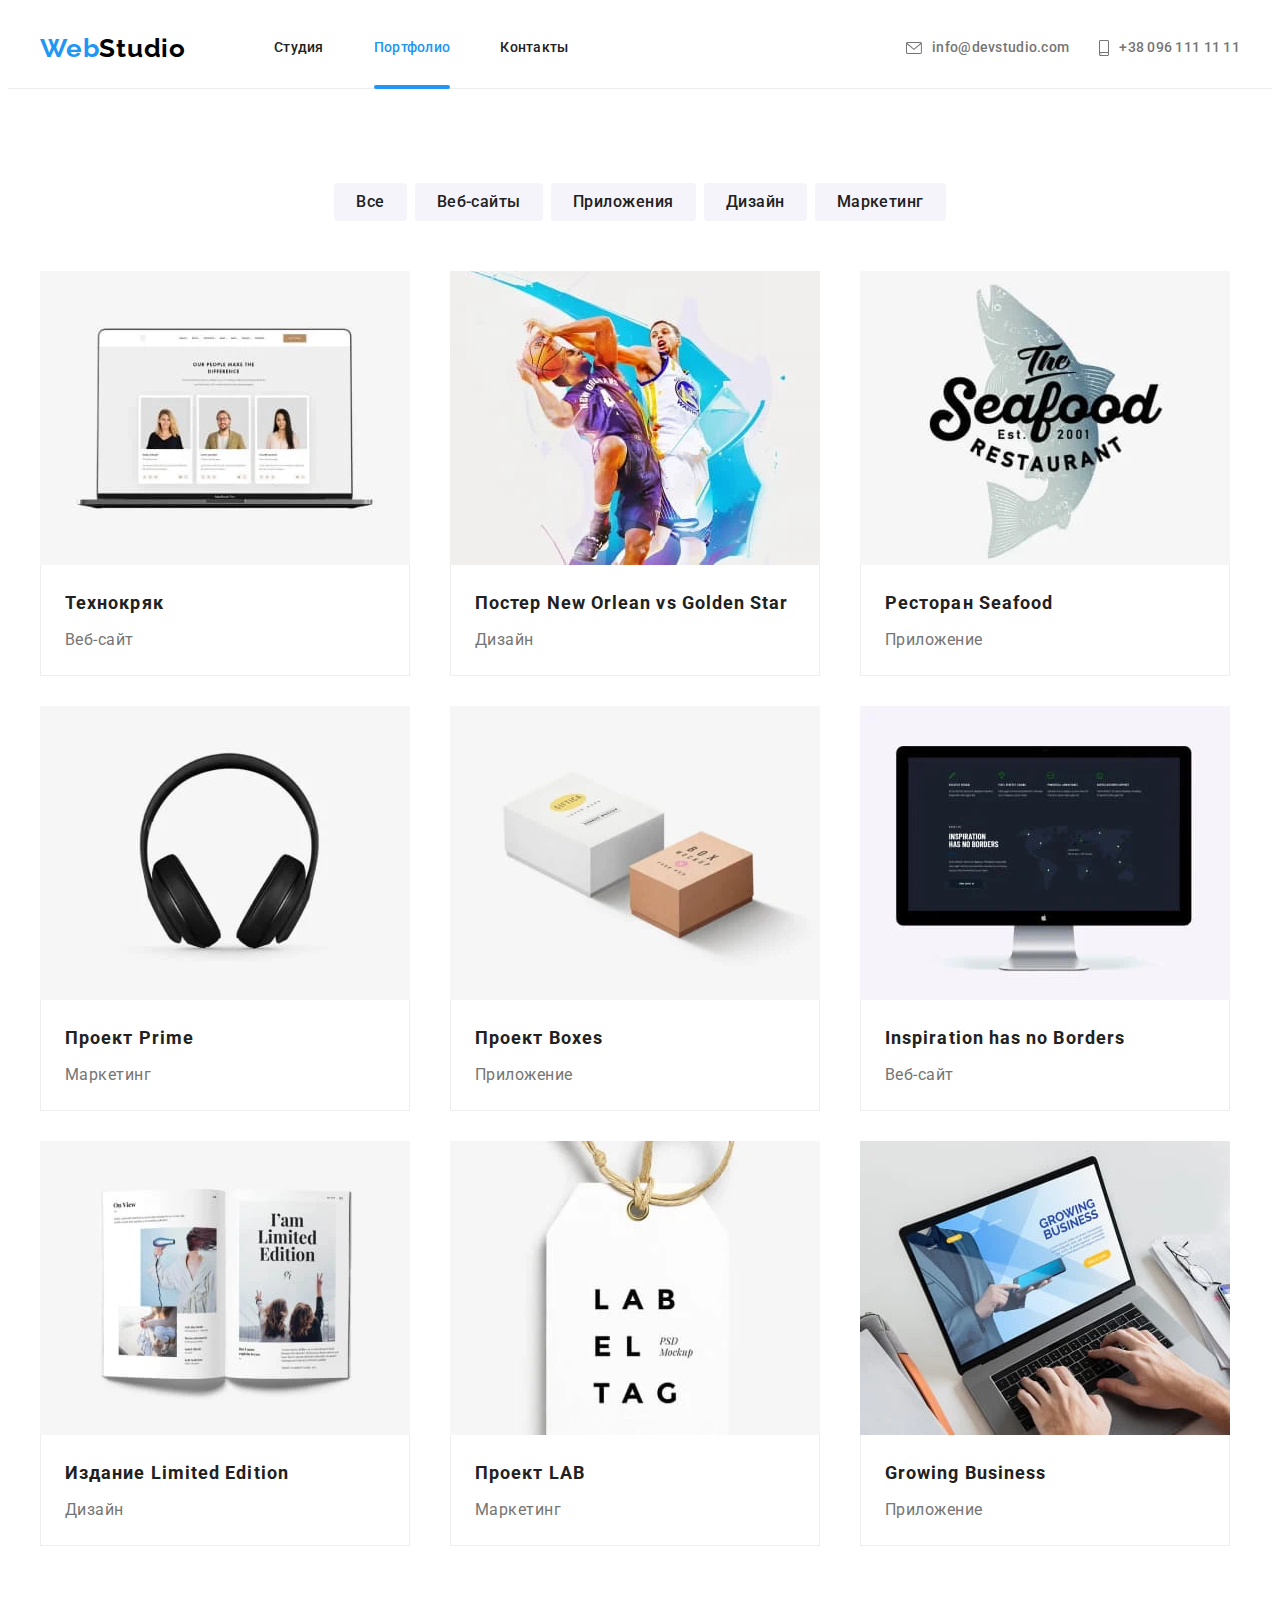
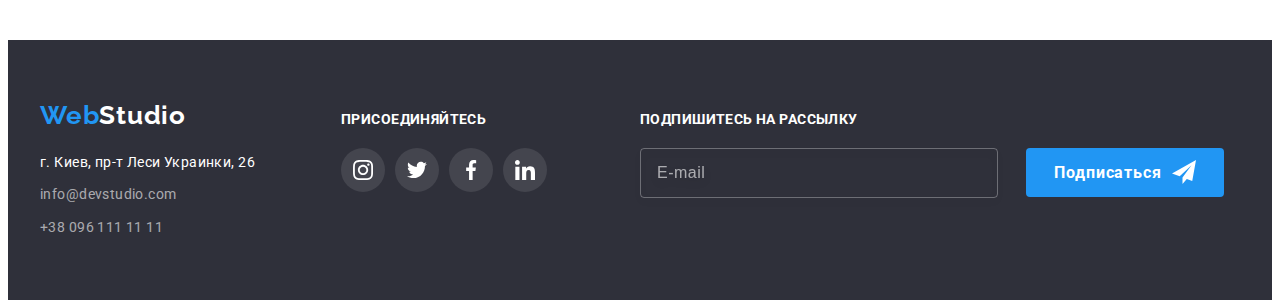
==== commit 1bb46c26: "..." ====
--- a/portfolio.html
+++ b/portfolio.html
@@ -60,7 +60,6 @@
             </a>
           </li>
         </ul>
-       </nav>
 
         <button type="button" class="menu-btn" data-menu-open>
           <svg class="menu-icon" width="24" height="16">
--- a/css/main.min.css
+++ b/css/main.min.css
@@ -1,3 +1,3 @@
 :root{--main-bg-color: #ffffff;--second-bg-color: #f5f4fa;--accent-bg-color: #2f303a;--main-text-color: #757575;--title-text-color: #212121;--accent-text-color: #2196f3;--hover-btn-color: #188ce8;--main-icons-color: #afb1b8;--contacts-text-color: rgba(255, 255, 255, 0.6);--bold-font: 700;--middle-font: 500;--card-shadow: 0px 1px 3px rgba(0, 0, 0, 0.12), 0px 1px 1px rgba(0, 0, 0, 0.14),
-    0px 2px 1px rgba(0, 0, 0, 0.2);--bottom-border: 1px solid #eeeeee}.visually-hidden{position:absolute;clip:rect(0 0 0 0);width:1px;height:1px;margin:-1px}body{background-color:var(--main-bg-color);color:var(--main-text-color);font-family:Roboto, sans-serif;font-weight:400}h1,h2,h3,h4,h5,h6,p{margin-top:0;margin-bottom:0}ul,ol{margin-top:0;margin-bottom:0;padding-left:0}.list{padding:0;margin:0;list-style:none}.link{text-decoration:none}img{display:block;max-width:100%;height:auto}.container{margin-left:auto;margin-right:auto;padding-left:15px;padding-right:15px;width:100%}@media screen and (min-width: 480px){.container{max-width:480px}}@media screen and (min-width: 768px){.container{max-width:768px}}@media screen and (min-width: 1200px){.container{max-width:1200px}}.logo{text-decoration:none;color:var(--accent-text-color);font-family:Raleway;font-weight:var(--bold-font);font-size:24px;line-height:1.16;letter-spacing:0.03em}@media screen and (min-width: 1200px){.logo{font-size:26px;line-height:1.19}}.logo__color{color:#000}.logo-mob-style{padding-top:16px;padding-bottom:16px}@media screen and (min-width: 768px){.logo-mob-style{padding-top:0;padding-bottom:0}}.only-desktop{display:none}@media screen and (min-width: 1200px){.only-desktop{display:block}}.section-title{margin-top:0;margin-bottom:30px;font-weight:var(--bold-font);font-size:28px;line-height:1.17;text-align:center;letter-spacing:0.03em;color:var(--title-text-color)}@media screen and (min-width: 1200px){.section-title{margin-bottom:50px;font-size:36px}}.social-networks{display:flex;justify-content:center;margin-right:-10px}.social-networks__style{margin:0 auto}.social-networks__item{display:flex;margin-right:10px}.social-networks__link{display:flex;justify-content:center;align-items:center;width:44px;height:44px;border-radius:50% 50%;fill:var(--main-icons-color);transition:border-radius 250ms cubic-bezier(0.4, 0, 0.2, 1),background-color 250ms cubic-bezier(0.4, 0, 0.2, 1),fill 250ms cubic-bezier(0.4, 0, 0.2, 1)}.social-networks__link:hover,.social-networks__link:focus{border-radius:50% 50%;background-color:var(--accent-text-color);fill:var(--main-bg-color)}.social-networks--link-style{background-color:rgba(255,255,255,0.1);fill:var(--main-bg-color)}.social-networks__icons{width:20px;height:20px}.backdrop{position:fixed;top:0;left:0;width:100%;height:100%;background:rgba(0,0,0,0.2);opacity:1;transition:opacity 250ms cubic-bezier(0.4, 0, 0.2, 1)}.backdrop.is-hidden{opacity:0;pointer-events:none}.backdrop.is-hidden .modal{transform:translate(-50%, -50%) scale(0.7)}.modal-style{position:absolute;top:50%;left:50%}.modal{width:300px;padding:30px;border-radius:4px;box-shadow:0px 1px 3px rgba(0,0,0,0.12),0px 1px 1px rgba(0,0,0,0.14),0px 2px 1px rgba(0,0,0,0.2);background:var(--main-bg-color);transform:translate(-50%, -50%) scale(1);transition:transform 250ms cubic-bezier(0.4, 0, 0.2, 1)}@media screen and (min-width: 480px){.modal{width:450px;padding:40px}}@media screen and (min-width: 1200px){.modal{width:528px;height:581px}}.order-form{display:flex;flex-direction:column}.modal__text{margin-bottom:12px;font-weight:var(--bold-font);font-size:18px;line-height:1.15;text-align:center;letter-spacing:0.03em;color:var(--title-text-color)}@media screen and (min-width: 480px){.modal__text{font-size:20px}}.form-field{position:relative;margin-bottom:10px}.form-field:nth-child(5){margin-bottom:10px}@media screen and (min-width: 480px){.form-field:nth-child(5){margin-bottom:20px}}.form-field__lable{display:inline-block;margin-bottom:4px;font-size:12px;line-height:14px;letter-spacing:0.01em;color:var(--main-text-color)}.form-field__input{width:240px;height:30px;padding-left:42px;border:1px solid rgba(33,33,33,0.2);box-sizing:border-box;border-radius:4px;transition:border 250ms cubic-bezier(0.4, 0, 0.2, 1)}@media screen and (min-width: 480px){.form-field__input{width:370px;height:40px}}@media screen and (min-width: 1200px){.form-field__input{width:448px}}.form-field__input:hover,.form-field__input:focus{border:1px solid var(--accent-text-color);box-sizing:border-box;border-radius:4px;outline:none}.form-field__icon{display:inline-block;position:absolute;top:27px;left:12px;fill:#000;transition:fill 250ms cubic-bezier(0.4, 0, 0.2, 1)}@media screen and (min-width: 480px){.form-field__icon{top:32px;left:12px}}.form-field__input:hover ~ .form-field__icon,.form-field__input:focus ~ .form-field__icon{fill:var(--accent-text-color)}.form-field__textarea{width:100%;height:80px;padding:12px 16px;border:1px solid rgba(33,33,33,0.2);box-sizing:border-box;border-radius:4px;resize:none;transition:border 250ms cubic-bezier(0.4, 0, 0.2, 1)}@media screen and (min-width: 768px){.form-field__textarea{height:120px}}.form-field__textarea:hover,.form-field__textarea:focus{border:1px solid var(--accent-text-color);box-sizing:border-box;border-radius:4px;outline:none}.form-field__textarea::placeholder{font-size:12px;line-height:1.16;letter-spacing:0.01em;color:rgba(117,117,117,0.5)}.form-checkbox{margin-bottom:15px}@media screen and (min-width: 480px){.form-checkbox{margin-bottom:30px}}@media screen and (min-width: 1200px){.form-checkbox{font-size:14px}}.form-checkbox__label{display:flex;flex-wrap:wrap;align-items:center;justify-content:center;font-size:11px;line-height:1.71;letter-spacing:0.03em;color:var(--main-text-color)}@media screen and (min-width: 480px){.form-checkbox__label{font-size:12px}}.form-checkbox__icon{display:inline-block;width:16px;height:15px;margin-right:8px;border:2px solid var(--title-text-color);border-radius:3px;transition:background-color 250ms cubic-bezier(0.4, 0, 0.2, 1);cursor:pointer}.form-checkbox__input:checked+.form-checkbox__icon{border:none;background-color:var(--accent-text-color);background-image:url(../images/svg/check-on.svg);background-size:contain}.form-checkbox__link{text-decoration-line:underline;color:var(--accent-text-color)}.close-button{position:absolute;top:8px;right:8px;width:30px;height:30px;padding:0;border:1px solid rgba(0,0,0,0.1);border-radius:50% 50%;box-sizing:border-box;cursor:pointer;background:transparent;transition:fill 250ms cubic-bezier(0.4, 0, 0.2, 1)}.close-button:hover,.close-button:focus{fill:var(--accent-text-color)}.close-button__icon-cross{position:absolute;top:8px;right:8px}.close-but-syle{position:absolute;top:10px;right:15px;width:40px;height:40px;border:none}.icon-cross{position:unset}.form-button-style{display:block;margin:0 auto;width:200px;height:50px;padding:10px 55px}.main-button{padding:10px 32px;cursor:pointer;font-family:inherit;font-weight:var(--bold-font);font-size:16px;line-height:1.87;text-align:center;letter-spacing:0.06em;border-radius:4px;color:var(--main-bg-color);background-color:var(--accent-text-color);border-style:none;transition:background-color 250ms cubic-bezier(0.4, 0, 0.2, 1),box-shadow 250ms cubic-bezier(0.4, 0, 0.2, 1)}.main-button:hover,.main-button:focus{background-color:var(--hover-btn-color);box-shadow:0px 4px 4px rgba(0,0,0,0.15)}.header{border-bottom:1px solid #ececec}.main-navigation{display:flex;align-items:center;justify-content:space-between}.navigation{display:flex}@media screen and (min-width: 768px){.navigation{align-items:center}}.menu{display:flex;margin-left:88px}@media screen and (max-width: 767px){.menu{display:none}}@media screen and (max-width: 1200px){.menu{margin-left:93px}}.menu__item+.menu__item{margin-left:50px}.menu__link{position:relative;display:block;padding-top:16px;padding-bottom:16px;color:var(--title-text-color);text-decoration:none;font-weight:var(--middle-font);font-size:14px;line-height:1.14;letter-spacing:0.02em;transition:color 250ms cubic-bezier(0.4, 0, 0.2, 1)}@media screen and (min-width: 768px){.menu__link{padding-top:26px;padding-bottom:26px}}.menu__link:hover,.menu__link:focus{color:var(--accent-text-color)}.current{color:var(--accent-text-color)}.current::after{content:'';position:absolute;left:0;bottom:-1px;width:100%;height:4px;display:block;background:#2196f3;border-radius:2px}.contacts{display:flex;flex-direction:column;margin-left:auto}@media screen and (max-width: 767px){.contacts{display:none}}@media screen and (min-width: 1200px){.contacts{flex-direction:row}}.contacts__item{display:flex}@media screen and (min-width: 1200px){.contacts__item+.contacts__item{margin-left:30px}}.contacts__link{display:flex;align-items:center;width:100%;padding-top:5px;padding-bottom:5px;text-decoration:none;font-weight:var(--middle-font);font-size:14px;line-height:1.14;letter-spacing:0.02em;color:var(--main-text-color);transition:color 250ms cubic-bezier(0.4, 0, 0.2, 1)}@media screen and (min-width: 1200px){.contacts__link{padding-top:26px;padding-bottom:26px}}.contacts__link:hover,.contacts__link:focus{color:var(--accent-text-color)}.contacts__icons{margin-right:10px;fill:currentColor}.menu-btn{display:block;width:40px;height:40px;align-items:center;padding:0;background:none;border:none;fill:#000;cursor:pointer;transition:fill 250ms cubic-bezier(0.4, 0, 0.2, 1)}@media screen and (min-width: 768px){.menu-btn{display:none}}.menu-btn:hover,.menu-btn:focus{fill:var(--accent-text-color)}.mobile-menu{position:fixed;top:0;left:0;width:100vw;height:100vh;padding-top:48px;padding-bottom:48px;background-color:var(--main-bg-color);z-index:1}.mobile-menu.is-hidden{opacity:0;pointer-events:none}.mobile-container-style{display:flex;flex-direction:column;justify-content:space-between;height:100%;padding-left:40px}@media screen and (max-width: 479px){.mobile-container-style{padding-left:30px}}.mobile-menu-list__item:not(:last-child){margin-bottom:32px}.mobile-menu-list__link{font-weight:var(--middle-font);font-size:40px;line-height:1.18;letter-spacing:0.02em;color:var(--title-text-color)}@media screen and (max-width: 479px){.mobile-menu-list__link{font-size:36px}}.link-active{color:var(--accent-text-color)}.mobile-contacts-list__item:not(:last-child){margin-bottom:32px}@media screen and (max-width: 479px){.mobile-contacts-list__item:not(:last-child){margin-bottom:26px}}.mobile-contacts-list:not(:last-child){margin-bottom:64px}.mobile-contacts-list__link-phone{font-weight:var(--middle-font);font-size:34px;line-height:1.18;letter-spacing:0.02em;color:var(--accent-text-color)}@media screen and (max-width: 479px){.mobile-contacts-list__link-phone{font-size:24px}}.mobile-contacts-list__link-mail{font-weight:var(--middle-font);font-size:24px;line-height:1.17;letter-spacing:0.02em;color:var(--main-text-color)}.mobile-social-list{display:flex}.mobile-social-list__item{position:relative}.mobile-social-list__item:not(:last-child){margin-right:20px}@media screen and (max-width: 479px){.mobile-social-list__item:not(:last-child){margin-right:10px}}.mobile-social-list__item:not(:last-child)::after{content:'';position:absolute;right:-11px;display:inline-block;width:1px;height:22px;background-color:rgba(33,33,33,0.2)}@media screen and (max-width: 479px){.mobile-social-list__item:not(:last-child)::after{right:-6px}}.mobile-social-list__link{font-weight:500;font-size:18px;line-height:1.22;letter-spacing:0.02em;color:var(--accent-text-color)}@media screen and (max-width: 479px){.mobile-social-list__link{font-size:14px}}.main-section{margin-left:auto;margin-right:auto;padding-top:180px;padding-bottom:180px;text-align:center;background:linear-gradient(rgba(47,48,58,0.4), rgba(47,48,58,0.4)),url(../images/main-bg-mb.jpg),#c4c4c4;background-size:cover;background-position:center;background-repeat:no-repeat}@media screen and (min-width: 768px){.main-section{max-width:1200px;background-image:linear-gradient(rgba(47,48,58,0.4), rgba(47,48,58,0.4)),url(../images/main-bg-tb.jpg)}}@media screen and (min-width: 1200px){.main-section{padding-top:200px;padding-bottom:200px;max-width:1600px;background-image:linear-gradient(rgba(47,48,58,0.4), rgba(47,48,58,0.4)),url(../images/main-bg.jpg)}}.main-section__title{margin-top:0;margin-bottom:30px;font-weight:900;font-size:26px;line-height:1.62;letter-spacing:0.06em;text-transform:uppercase;color:var(--main-bg-color)}@media screen and (max-width: 479px){.main-section__title{font-size:20px}}@media screen and (min-width: 1200px){.main-section__title{font-size:44px;line-height:1.36}}.main-description{margin:0 auto;width:100%}@media screen and (min-width: 480px){.main-description{width:360px}}@media screen and (min-width: 1200px){.main-description{width:696px}}@media screen and (min-device-pixel-ratio: 2) and (max-width: 767px), screen and (min-resolution: 192dpi) and (max-width: 767px), screen and (min-resolution: 2dppx) and (max-width: 767px){.main-section{background-image:linear-gradient(rgba(47,48,58,0.4), rgba(47,48,58,0.4)),url(../images/main-bg-mb@2x.jpg)}}@media screen and (min-device-pixel-ratio: 2) and (min-width: 768px), screen and (min-resolution: 192dpi) and (min-width: 768px), screen and (min-resolution: 2dppx) and (min-width: 768px){.main-section{background-image:linear-gradient(rgba(47,48,58,0.4), rgba(47,48,58,0.4)),url(../images/main-bg-tb@2x.jpg)}}@media screen and (min-device-pixel-ratio: 2) and (min-width: 1200px), screen and (min-resolution: 192dpi) and (min-width: 1200px), screen and (min-resolution: 2dppx) and (min-width: 1200px){.main-section{background-image:linear-gradient(rgba(47,48,58,0.4), rgba(47,48,58,0.4)),url(../images/main-bg@2x.jpg)}}.qualities{padding-top:60px;padding-bottom:60px}@media screen and (min-width: 1200px){.qualities{padding-top:94px;padding-bottom:94px}}.qualities-list{margin-bottom:-30px}@media screen and (min-width: 768px){.qualities-list{display:flex;flex-wrap:wrap;margin-left:-30px}}.qualities-list__item{width:100%;margin-bottom:30px}@media screen and (min-width: 768px){.qualities-list__item{flex-basis:calc((100% - 60px) / 2);margin-left:30px}}@media screen and (min-width: 1200px){.qualities-list__item{flex-basis:calc((100% - 120px) / 4)}}.qualities-list__tiltle{margin-top:0;margin-bottom:10px;text-align:center;text-transform:uppercase;font-weight:var(--bold-font);font-size:14px;line-height:1.14;letter-spacing:0.03em;color:var(--title-text-color)}@media screen and (min-width: 768px){.qualities-list__tiltle{text-align:left}}.qualities-list__text{margin-top:0;margin-bottom:0;font-size:14px;line-height:1.71;letter-spacing:0.03em;color:var(--main-text-color)}.static-block{display:flex;justify-content:center;align-items:center;margin-bottom:30px;width:100%;height:120px;background-color:var(--second-bg-color);border-radius:4px}.static-block__icons{width:70px;height:70px}.direction{padding-bottom:94px}.direction-lable{position:absolute;bottom:0;left:0;display:flex;justify-content:center;align-items:center;width:100%;height:70px;background:rgba(47,48,58,0.8)}.direction-lable__text{font-weight:var(--bold-font);font-size:14px;line-height:1.42;letter-spacing:0.03em;text-align:center;text-transform:uppercase;color:var(--main-bg-color)}.direction-list{display:flex;margin-right:-30px}.direction-list__item{position:relative;margin-right:30px}.team{padding-top:60px;padding-bottom:60px;background-color:var(--second-bg-color)}@media screen and (min-width: 1200px){.team{padding-top:94px;padding-bottom:94px}}.team-list{margin-bottom:-30px;text-align:center}@media screen and (min-width: 768px){.team-list{display:flex;flex-wrap:wrap;margin-left:-30px}}.team-list__item{width:100%;margin-bottom:30px;background-color:var(--main-bg-color);border-radius:0px 0px 4px 4px;box-shadow:var(--card-shadow)}@media screen and (min-width: 768px){.team-list__item{flex-basis:calc((100% - 60px) / 2);margin-left:30px}}@media screen and (min-width: 1200px){.team-list__item{flex-basis:calc((100% - 120px) / 4)}}.team .bottom-item{padding-top:30px;padding-bottom:30px}.team .bottom-item__title{margin-top:0;margin-bottom:10px;font-weight:var(--middle-font);font-size:16px;line-height:1.19;letter-spacing:0.03em;color:var(--title-text-color)}@media screen and (min-width: 1200px){.team .bottom-item__title{margin-bottom:16px}}.team .bottom-item__text{margin-top:0;margin-bottom:16px;font-size:16px;line-height:1.19;letter-spacing:0.03em;color:var(--main-text-color)}.clients{padding-top:60px;padding-bottom:60px}@media screen and (min-width: 1200px){.clients{padding-top:94px;padding-bottom:94px}}.clients-list{margin-bottom:-30px;display:flex;flex-wrap:wrap;margin-left:-30px}.clients-list__item{width:100%;margin-bottom:30px;flex-basis:calc((100% - 60px) / 2);margin-left:30px}@media screen and (min-width: 768px){.clients-list__item{flex-basis:calc((100% - 90px) / 3);margin-left:30px}}@media screen and (min-width: 1200px){.clients-list__item{flex-basis:calc((100% - 180px) / 6)}}.clients-list__link{display:flex;align-items:center;justify-content:center;height:92px;border:1px solid var(--main-icons-color);border-radius:4px;fill:var(--main-icons-color);transition:fill 250ms cubic-bezier(0.4, 0, 0.2, 1),border 250ms cubic-bezier(0.4, 0, 0.2, 1)}.clients-list__link:hover,.clients-list__link:focus{fill:var(--accent-text-color);border:1px solid var(--accent-text-color)}.portfolio{padding-top:60px;padding-bottom:60px}@media screen and (min-width: 1200px){.portfolio{padding-top:94px;padding-bottom:94px}}.filter{display:flex;flex-wrap:wrap;justify-content:start;margin-top:-15px;margin-bottom:40px}@media screen and (min-width: 768px){.filter{justify-content:center;margin-bottom:30px}}@media screen and (min-width: 768px){.filter{margin-bottom:50px}}.filter__item{margin-top:15px}.filter__item:not(:last-child){margin-right:8px}.filter__button{padding:6px 22px;font-family:inherit;cursor:pointer;font-weight:var(--middle-font);font-size:16px;line-height:1.62;text-align:center;letter-spacing:0.03em;color:var(--title-text-color);background-color:var(--second-bg-color);border-color:transparent;border-style:none;border-radius:4px;transition:color 250ms cubic-bezier(0.4, 0, 0.2, 1),background-color 250ms cubic-bezier(0.4, 0, 0.2, 1),box-shadow 250ms cubic-bezier(0.4, 0, 0.2, 1)}.filter__button:hover,.filter__button:focus{color:var(--main-bg-color);background-color:var(--accent-text-color);box-shadow:0px 2px 2px 0px rgba(0,0,0,0.12),0px 1px 2px 0px rgba(0,0,0,0.08),0px 3px 1px 0px rgba(0,0,0,0.1)}.products{display:flex;flex-wrap:wrap}@media screen and (min-width: 768px){.products{margin-top:calc(-1 * 30px);margin-left:calc(-1 * 30px)}}.products__item{display:flex;width:450px;background:var(--main-bg-color);transition:transform 250ms cubic-bezier(0.4, 0, 0.2, 1)}@media screen and (max-width: 767px){.products__item:not(:last-child){margin-bottom:30px}}@media screen and (min-width: 768px){.products__item{margin-top:30px;margin-left:30px;flex-basis:calc(100% / 2 - 30px)}}@media screen and (min-width: 1200px){.products__item{width:370px;flex-basis:calc(100% / 3 - 30px)}}.products__link{display:flex;flex-direction:column}.products__link:hover,.products__link:focus{box-shadow:0px 1px 1px rgba(0,0,0,0.12),0px 4px 4px rgba(0,0,0,0.06),1px 4px 6px rgba(0,0,0,0.16)}.products__thumb{position:relative;overflow:hidden}.products__overlay{position:absolute;top:0;left:0;width:100%;height:100%;display:flex;justify-content:center;align-items:center;padding:63px 24px;background:rgba(33,150,243,0.9);transform:translateY(101%);transition:transform 250ms cubic-bezier(0.4, 0, 0.2, 1)}.products__link:hover .products__overlay,.products__link:hover .products__overlay{transform:translateY(0)}.products__overlay-text{font-size:18px;line-height:1.56;letter-spacing:0.03em;color:var(--main-bg-color)}.products__bottom-block{flex-grow:1;padding:20px 24px;border-right:var(--bottom-border);border-bottom:var(--bottom-border);border-left:var(--bottom-border)}.products__bottom-title{margin-top:0;margin-bottom:4px;font-weight:var(--bold-font);font-size:18px;line-height:2;letter-spacing:0.06em;color:var(--title-text-color)}.products__bottom-text{margin-top:0;margin-bottom:0;font-size:16px;line-height:1.87;letter-spacing:0.03em;color:var(--main-text-color)}.card{display:flex}.footer{padding-top:60px;padding-bottom:60px;background-color:var(--accent-bg-color)}.footer-block{text-align:center}@media screen and (min-width: 768px){.footer-block{display:flex;flex-wrap:wrap;align-items:baseline;justify-content:space-around}}@media screen and (min-width: 1200px){.footer-block{flex-wrap:nowrap;text-align:left;justify-content:flex-start}}.footer__logo{display:inline-block;margin-bottom:20px}.address-block{display:flex;flex-direction:column;align-items:center;margin-bottom:60px}@media screen and (min-width: 1200px){.address-block{align-items:flex-start;margin-bottom:0;margin-right:70px}}.address{font-style:normal;font-size:14px;line-height:1.7;letter-spacing:0.03em;color:var(--main-bg-color)}@media screen and (min-width: 1200px){.address{width:231px}}.address-style{margin-bottom:9px}.footer__logo--inverse-color{color:var(--main-bg-color)}.footer-list{margin-bottom:-9px}.footer-list__item{margin-bottom:9px}.footer-list__contacts{padding-top:4px;padding-bottom:4px;text-decoration:none;font-size:14px;line-height:1.7;letter-spacing:0.03em;color:var(--contacts-text-color);transition:color 250ms cubic-bezier(0.4, 0, 0.2, 1)}.footer-list__contacts:hover,.footer-list__contacts:focus{color:var(--accent-text-color)}.social{text-align:center}@media screen and (min-width: 1200px){.social{margin-right:93px;text-align:left}}.social-text{margin-bottom:20px;padding:0;font-weight:var(--bold-font);font-size:14px;line-height:1.14;letter-spacing:0.03em;text-transform:uppercase;color:var(--main-bg-color)}.social-mob-style{margin-bottom:60px}@media screen and (min-width: 1200px){.social-mob-style{margin-bottom:0}}.subscribe{width:100%}.subscribe-form{display:flex;flex-direction:column;align-items:center;width:100%}@media screen and (min-width: 1200px){.subscribe-form{align-items:flex-start;flex-direction:row}}.subscribe-form__input{width:100%;height:50px;margin-bottom:20px;padding:15px 16px;font-size:16px;line-height:1.25;letter-spacing:0.03em;border:1px solid rgba(255,255,255,0.3);box-sizing:border-box;filter:drop-shadow(0px 4px 4px rgba(0,0,0,0.15));border-radius:4px;outline:none;color:rgba(255,255,255,0.6);background-color:transparent;transition:border 250ms cubic-bezier(0.4, 0, 0.2, 1)}@media screen and (min-width: 768px){.subscribe-form__input{width:450px}}@media screen and (min-width: 1200px){.subscribe-form__input{margin-right:12px;width:358px;margin-bottom:0}}.subscribe-form__input::placeholder{color:rgba(255,255,255,0.6);transition:color 250ms cubic-bezier(0.4, 0, 0.2, 1)}.subscribe-form__input:hover,.subscribe-form__input:focus{border-color:var(--accent-text-color);color:var(--main-bg-color);outline:none}.subscribe-form__input:hover::placeholder,.subscribe-form__input:focus::placeholder{color:var(--accent-text-color)}.footer-btn-style{margin-left:auto;margin-right:auto;display:flex;align-items:center;justify-content:center;padding:10px 28px}.icon-send{margin-left:10px;fill:var(--main-bg-color)}
+    0px 2px 1px rgba(0, 0, 0, 0.2);--bottom-border: 1px solid #eeeeee}.visually-hidden{position:absolute;clip:rect(0 0 0 0);width:1px;height:1px;margin:-1px}body{background-color:var(--main-bg-color);color:var(--main-text-color);font-family:Roboto, sans-serif;font-weight:400}h1,h2,h3,h4,h5,h6,p{margin-top:0;margin-bottom:0}ul,ol{margin-top:0;margin-bottom:0;padding-left:0}.list{padding:0;margin:0;list-style:none}.link{text-decoration:none}img{display:block;max-width:100%;height:auto}.container{margin-left:auto;margin-right:auto;padding-left:15px;padding-right:15px;width:100%}@media screen and (min-width: 480px){.container{max-width:480px}}@media screen and (min-width: 768px){.container{max-width:768px}}@media screen and (min-width: 1200px){.container{max-width:1200px}}.logo{text-decoration:none;color:var(--accent-text-color);font-family:Raleway;font-weight:var(--bold-font);font-size:24px;line-height:1.16;letter-spacing:0.03em}@media screen and (min-width: 1200px){.logo{font-size:26px;line-height:1.19}}.logo__color{color:#000}.logo-mob-style{padding-top:16px;padding-bottom:16px}@media screen and (min-width: 768px){.logo-mob-style{padding-top:0;padding-bottom:0}}.only-desktop{display:none}@media screen and (min-width: 1200px){.only-desktop{display:block}}.section-title{margin-top:0;margin-bottom:30px;font-weight:var(--bold-font);font-size:28px;line-height:1.17;text-align:center;letter-spacing:0.03em;color:var(--title-text-color)}@media screen and (min-width: 1200px){.section-title{margin-bottom:50px;font-size:36px}}.social-networks{display:flex;justify-content:center;margin-right:-10px}.social-networks__style{margin:0 auto}.social-networks__item{display:flex;margin-right:10px}.social-networks__link{display:flex;justify-content:center;align-items:center;width:44px;height:44px;border-radius:50% 50%;fill:var(--main-icons-color);transition:border-radius 250ms cubic-bezier(0.4, 0, 0.2, 1),background-color 250ms cubic-bezier(0.4, 0, 0.2, 1),fill 250ms cubic-bezier(0.4, 0, 0.2, 1)}.social-networks__link:hover,.social-networks__link:focus{border-radius:50% 50%;background-color:var(--accent-text-color);fill:var(--main-bg-color)}.social-networks--link-style{background-color:rgba(255,255,255,0.1);fill:var(--main-bg-color)}.social-networks__icons{width:20px;height:20px}.backdrop{position:fixed;top:0;left:0;width:100%;height:100%;background:rgba(0,0,0,0.2);opacity:1;transition:opacity 250ms cubic-bezier(0.4, 0, 0.2, 1)}.backdrop.is-hidden{opacity:0;pointer-events:none}.backdrop.is-hidden .modal{transform:translate(-50%, -50%) scale(0.7)}.modal-style{position:absolute;top:50%;left:50%}.modal{width:300px;padding:30px;border-radius:4px;box-shadow:0px 1px 3px rgba(0,0,0,0.12),0px 1px 1px rgba(0,0,0,0.14),0px 2px 1px rgba(0,0,0,0.2);background:var(--main-bg-color);transform:translate(-50%, -50%) scale(1);transition:transform 250ms cubic-bezier(0.4, 0, 0.2, 1)}@media screen and (min-width: 480px){.modal{width:450px;padding:40px}}@media screen and (min-width: 1200px){.modal{width:528px;height:581px}}.order-form{display:flex;flex-direction:column}.modal__text{margin-bottom:12px;font-weight:var(--bold-font);font-size:18px;line-height:1.15;text-align:center;letter-spacing:0.03em;color:var(--title-text-color)}@media screen and (min-width: 480px){.modal__text{font-size:20px}}.form-field{position:relative;margin-bottom:10px}.form-field:nth-child(5){margin-bottom:10px}@media screen and (min-width: 480px){.form-field:nth-child(5){margin-bottom:20px}}.form-field__lable{display:inline-block;margin-bottom:4px;font-size:12px;line-height:14px;letter-spacing:0.01em;color:var(--main-text-color)}.form-field__input{width:240px;height:30px;padding-left:42px;border:1px solid rgba(33,33,33,0.2);box-sizing:border-box;border-radius:4px;transition:border 250ms cubic-bezier(0.4, 0, 0.2, 1)}@media screen and (min-width: 480px){.form-field__input{width:370px;height:40px}}@media screen and (min-width: 1200px){.form-field__input{width:448px}}.form-field__input:hover,.form-field__input:focus{border:1px solid var(--accent-text-color);box-sizing:border-box;border-radius:4px;outline:none}.form-field__icon{display:inline-block;position:absolute;top:27px;left:12px;fill:#000;transition:fill 250ms cubic-bezier(0.4, 0, 0.2, 1)}@media screen and (min-width: 480px){.form-field__icon{top:32px;left:12px}}.form-field__input:hover ~ .form-field__icon,.form-field__input:focus ~ .form-field__icon{fill:var(--accent-text-color)}.form-field__textarea{width:100%;height:80px;padding:12px 16px;border:1px solid rgba(33,33,33,0.2);box-sizing:border-box;border-radius:4px;resize:none;transition:border 250ms cubic-bezier(0.4, 0, 0.2, 1)}@media screen and (min-width: 768px){.form-field__textarea{height:120px}}.form-field__textarea:hover,.form-field__textarea:focus{border:1px solid var(--accent-text-color);box-sizing:border-box;border-radius:4px;outline:none}.form-field__textarea::placeholder{font-size:12px;line-height:1.16;letter-spacing:0.01em;color:rgba(117,117,117,0.5)}.form-checkbox{margin-bottom:15px}@media screen and (min-width: 480px){.form-checkbox{margin-bottom:30px}}@media screen and (min-width: 1200px){.form-checkbox{font-size:14px}}.form-checkbox__label{display:flex;flex-wrap:wrap;align-items:center;justify-content:center;font-size:11px;line-height:1.71;letter-spacing:0.03em;color:var(--main-text-color)}@media screen and (min-width: 480px){.form-checkbox__label{font-size:12px}}.form-checkbox__icon{display:inline-block;width:16px;height:15px;margin-right:8px;border:2px solid var(--title-text-color);border-radius:3px;transition:background-color 250ms cubic-bezier(0.4, 0, 0.2, 1);cursor:pointer}.form-checkbox__input:checked+.form-checkbox__icon{border:none;background-color:var(--accent-text-color);background-image:url(../images/svg/check-on.svg);background-size:contain}.form-checkbox__link{text-decoration-line:underline;color:var(--accent-text-color)}.close-button{position:absolute;top:8px;right:8px;width:30px;height:30px;padding:0;border:1px solid rgba(0,0,0,0.1);border-radius:50% 50%;box-sizing:border-box;cursor:pointer;background:transparent;transition:fill 250ms cubic-bezier(0.4, 0, 0.2, 1)}.close-button:hover,.close-button:focus{fill:var(--accent-text-color)}.close-button__icon-cross{position:absolute;top:8px;right:8px}.close-but-syle{position:absolute;top:10px;right:15px;width:40px;height:40px;border:none}.icon-cross{position:unset}.form-button-style{display:block;margin:0 auto;width:200px;height:50px;padding:10px 55px}.main-button{padding:10px 32px;cursor:pointer;font-family:inherit;font-weight:var(--bold-font);font-size:16px;line-height:1.87;text-align:center;letter-spacing:0.06em;border-radius:4px;color:var(--main-bg-color);background-color:var(--accent-text-color);border-style:none;transition:background-color 250ms cubic-bezier(0.4, 0, 0.2, 1),box-shadow 250ms cubic-bezier(0.4, 0, 0.2, 1)}.main-button:hover,.main-button:focus{background-color:var(--hover-btn-color);box-shadow:0px 4px 4px rgba(0,0,0,0.15)}.header{border-bottom:1px solid #ececec}.main-navigation{display:flex;align-items:center;justify-content:space-between}.navigation{display:flex}@media screen and (min-width: 768px){.navigation{align-items:center}}.menu{display:flex;margin-left:88px}@media screen and (max-width: 767px){.menu{display:none}}@media screen and (max-width: 1200px){.menu{margin-left:93px}}.menu__item+.menu__item{margin-left:50px}.menu__link{position:relative;display:block;padding-top:16px;padding-bottom:16px;color:var(--title-text-color);text-decoration:none;font-weight:var(--middle-font);font-size:14px;line-height:1.14;letter-spacing:0.02em;transition:color 250ms cubic-bezier(0.4, 0, 0.2, 1)}@media screen and (min-width: 768px){.menu__link{padding-top:32px;padding-bottom:32px}}.menu__link:hover,.menu__link:focus{color:var(--accent-text-color)}.current{color:var(--accent-text-color)}.current::after{content:'';position:absolute;left:0;bottom:-1px;width:100%;height:4px;display:block;background:#2196f3;border-radius:2px}.contacts{display:flex;flex-direction:column;margin-left:auto}@media screen and (max-width: 767px){.contacts{display:none}}@media screen and (min-width: 1200px){.contacts{flex-direction:row}}.contacts__item{display:flex}@media screen and (min-width: 1200px){.contacts__item+.contacts__item{margin-left:30px}}.contacts__link{display:flex;align-items:center;width:100%;padding-top:5px;padding-bottom:5px;text-decoration:none;font-weight:var(--middle-font);font-size:14px;line-height:1.14;letter-spacing:0.02em;color:var(--main-text-color);transition:color 250ms cubic-bezier(0.4, 0, 0.2, 1)}@media screen and (min-width: 1200px){.contacts__link{padding-top:26px;padding-bottom:26px}}.contacts__link:hover,.contacts__link:focus{color:var(--accent-text-color)}.contacts__icons{margin-right:10px;fill:currentColor}.menu-btn{display:block;width:40px;height:40px;align-items:center;padding:0;background:none;border:none;fill:#000;cursor:pointer;transition:fill 250ms cubic-bezier(0.4, 0, 0.2, 1)}@media screen and (min-width: 768px){.menu-btn{display:none}}.menu-btn:hover,.menu-btn:focus{fill:var(--accent-text-color)}.mobile-menu{position:fixed;top:0;left:0;width:100vw;height:100vh;padding-top:48px;padding-bottom:48px;background-color:var(--main-bg-color);z-index:1}.mobile-menu.is-hidden{opacity:0;pointer-events:none}.mobile-container-style{display:flex;flex-direction:column;justify-content:space-between;height:100%;padding-left:40px}@media screen and (max-width: 479px){.mobile-container-style{padding-left:30px}}.mobile-menu-list__item:not(:last-child){margin-bottom:32px}.mobile-menu-list__link{font-weight:var(--middle-font);font-size:40px;line-height:1.18;letter-spacing:0.02em;color:var(--title-text-color)}@media screen and (max-width: 479px){.mobile-menu-list__link{font-size:36px}}.link-active{color:var(--accent-text-color)}.mobile-contacts-list__item:not(:last-child){margin-bottom:32px}@media screen and (max-width: 479px){.mobile-contacts-list__item:not(:last-child){margin-bottom:26px}}.mobile-contacts-list:not(:last-child){margin-bottom:64px}.mobile-contacts-list__link-phone{font-weight:var(--middle-font);font-size:34px;line-height:1.18;letter-spacing:0.02em;color:var(--accent-text-color)}@media screen and (max-width: 479px){.mobile-contacts-list__link-phone{font-size:24px}}.mobile-contacts-list__link-mail{font-weight:var(--middle-font);font-size:24px;line-height:1.17;letter-spacing:0.02em;color:var(--main-text-color)}.mobile-social-list{display:flex}.mobile-social-list__item{position:relative}.mobile-social-list__item:not(:last-child){margin-right:20px}@media screen and (max-width: 479px){.mobile-social-list__item:not(:last-child){margin-right:10px}}.mobile-social-list__item:not(:last-child)::after{content:'';position:absolute;right:-11px;display:inline-block;width:1px;height:22px;background-color:rgba(33,33,33,0.2)}@media screen and (max-width: 479px){.mobile-social-list__item:not(:last-child)::after{right:-6px}}.mobile-social-list__link{font-weight:500;font-size:18px;line-height:1.22;letter-spacing:0.02em;color:var(--accent-text-color)}@media screen and (max-width: 479px){.mobile-social-list__link{font-size:14px}}.main-section{margin-left:auto;margin-right:auto;padding-top:118px;padding-bottom:118px;text-align:center;background:linear-gradient(rgba(47,48,58,0.4), rgba(47,48,58,0.4)),url(../images/main-bg-mb.jpg),#c4c4c4;background-size:cover;background-position:center;background-repeat:no-repeat}@media screen and (min-width: 768px){.main-section{max-width:1200px;background-image:linear-gradient(rgba(47,48,58,0.4), rgba(47,48,58,0.4)),url(../images/main-bg-tb.jpg)}}@media screen and (min-width: 1200px){.main-section{padding-top:200px;padding-bottom:200px;max-width:1600px;background-image:linear-gradient(rgba(47,48,58,0.4), rgba(47,48,58,0.4)),url(../images/main-bg.jpg)}}.main-section__title{margin-top:0;margin-bottom:30px;font-weight:900;font-size:26px;line-height:1.62;letter-spacing:0.06em;text-transform:uppercase;color:var(--main-bg-color)}@media screen and (max-width: 479px){.main-section__title{font-size:20px}}@media screen and (min-width: 1200px){.main-section__title{font-size:44px;line-height:1.36}}.main-description{margin:0 auto;width:100%}@media screen and (min-width: 480px){.main-description{width:360px}}@media screen and (min-width: 1200px){.main-description{width:696px}}@media screen and (min-device-pixel-ratio: 2) and (max-width: 767px), screen and (min-resolution: 192dpi) and (max-width: 767px), screen and (min-resolution: 2dppx) and (max-width: 767px){.main-section{background-image:linear-gradient(rgba(47,48,58,0.4), rgba(47,48,58,0.4)),url(../images/main-bg-mb@2x.jpg)}}@media screen and (min-device-pixel-ratio: 2) and (min-width: 768px), screen and (min-resolution: 192dpi) and (min-width: 768px), screen and (min-resolution: 2dppx) and (min-width: 768px){.main-section{background-image:linear-gradient(rgba(47,48,58,0.4), rgba(47,48,58,0.4)),url(../images/main-bg-tb@2x.jpg)}}@media screen and (min-device-pixel-ratio: 2) and (min-width: 1200px), screen and (min-resolution: 192dpi) and (min-width: 1200px), screen and (min-resolution: 2dppx) and (min-width: 1200px){.main-section{background-image:linear-gradient(rgba(47,48,58,0.4), rgba(47,48,58,0.4)),url(../images/main-bg@2x.jpg)}}.qualities{padding-top:60px;padding-bottom:60px}@media screen and (min-width: 1200px){.qualities{padding-top:94px;padding-bottom:94px}}.qualities-list{margin-bottom:-30px}@media screen and (min-width: 768px){.qualities-list{display:flex;flex-wrap:wrap;margin-left:-30px}}.qualities-list__item{width:100%;margin-bottom:30px}@media screen and (min-width: 768px){.qualities-list__item{flex-basis:calc((100% - 60px) / 2);margin-left:30px}}@media screen and (min-width: 1200px){.qualities-list__item{flex-basis:calc((100% - 120px) / 4)}}.qualities-list__tiltle{margin-top:0;margin-bottom:10px;text-align:center;text-transform:uppercase;font-weight:var(--bold-font);font-size:14px;line-height:1.14;letter-spacing:0.03em;color:var(--title-text-color)}@media screen and (min-width: 768px){.qualities-list__tiltle{text-align:left}}.qualities-list__text{margin-top:0;margin-bottom:0;font-size:14px;line-height:1.71;letter-spacing:0.03em;color:var(--main-text-color)}.static-block{display:flex;justify-content:center;align-items:center;margin-bottom:30px;width:100%;height:120px;background-color:var(--second-bg-color);border-radius:4px}.static-block__icons{width:70px;height:70px}.direction{padding-bottom:94px}.direction-lable{position:absolute;bottom:0;left:0;display:flex;justify-content:center;align-items:center;width:100%;height:70px;background:rgba(47,48,58,0.8)}.direction-lable__text{font-weight:var(--bold-font);font-size:14px;line-height:1.42;letter-spacing:0.03em;text-align:center;text-transform:uppercase;color:var(--main-bg-color)}.direction-list{display:flex;margin-right:-30px}.direction-list__item{position:relative;margin-right:30px}.team{padding-top:60px;padding-bottom:60px;background-color:var(--second-bg-color)}@media screen and (min-width: 1200px){.team{padding-top:94px;padding-bottom:94px}}.team-list{margin-bottom:-30px;text-align:center}@media screen and (min-width: 768px){.team-list{display:flex;flex-wrap:wrap;margin-left:-30px}}.team-list__item{width:100%;margin-bottom:30px;background-color:var(--main-bg-color);border-radius:0px 0px 4px 4px;box-shadow:var(--card-shadow)}@media screen and (min-width: 768px){.team-list__item{flex-basis:calc((100% - 60px) / 2);margin-left:30px}}@media screen and (min-width: 1200px){.team-list__item{flex-basis:calc((100% - 120px) / 4)}}.team .bottom-item{padding-top:30px;padding-bottom:30px}.team .bottom-item__title{margin-top:0;margin-bottom:10px;font-weight:var(--middle-font);font-size:16px;line-height:1.19;letter-spacing:0.03em;color:var(--title-text-color)}@media screen and (min-width: 1200px){.team .bottom-item__title{margin-bottom:16px}}.team .bottom-item__text{margin-top:0;margin-bottom:16px;font-size:16px;line-height:1.19;letter-spacing:0.03em;color:var(--main-text-color)}.clients{padding-top:60px;padding-bottom:60px}@media screen and (min-width: 1200px){.clients{padding-top:94px;padding-bottom:94px}}.clients-list{margin-bottom:-30px;display:flex;flex-wrap:wrap;margin-left:-30px}.clients-list__item{width:100%;margin-bottom:30px;flex-basis:calc((100% - 60px) / 2);margin-left:30px}@media screen and (min-width: 768px){.clients-list__item{flex-basis:calc((100% - 90px) / 3);margin-left:30px}}@media screen and (min-width: 1200px){.clients-list__item{flex-basis:calc((100% - 180px) / 6)}}.clients-list__link{display:flex;align-items:center;justify-content:center;height:92px;border:1px solid var(--main-icons-color);border-radius:4px;fill:var(--main-icons-color);transition:fill 250ms cubic-bezier(0.4, 0, 0.2, 1),border 250ms cubic-bezier(0.4, 0, 0.2, 1)}.clients-list__link:hover,.clients-list__link:focus{fill:var(--accent-text-color);border:1px solid var(--accent-text-color)}.portfolio{padding-top:60px;padding-bottom:60px}@media screen and (min-width: 1200px){.portfolio{padding-top:94px;padding-bottom:94px}}.filter{display:flex;flex-wrap:wrap;justify-content:start;margin-top:-15px;margin-bottom:40px}@media screen and (min-width: 768px){.filter{justify-content:center;margin-bottom:30px}}@media screen and (min-width: 768px){.filter{margin-bottom:50px}}.filter__item{margin-top:15px}.filter__item:not(:last-child){margin-right:8px}.filter__button{padding:6px 22px;font-family:inherit;cursor:pointer;font-weight:var(--middle-font);font-size:16px;line-height:1.62;text-align:center;letter-spacing:0.03em;color:var(--title-text-color);background-color:var(--second-bg-color);border-color:transparent;border-style:none;border-radius:4px;transition:color 250ms cubic-bezier(0.4, 0, 0.2, 1),background-color 250ms cubic-bezier(0.4, 0, 0.2, 1),box-shadow 250ms cubic-bezier(0.4, 0, 0.2, 1)}.filter__button:hover,.filter__button:focus{color:var(--main-bg-color);background-color:var(--accent-text-color);box-shadow:0px 2px 2px 0px rgba(0,0,0,0.12),0px 1px 2px 0px rgba(0,0,0,0.08),0px 3px 1px 0px rgba(0,0,0,0.1)}.products{display:flex;flex-wrap:wrap}@media screen and (min-width: 768px){.products{margin-top:calc(-1 * 30px);margin-left:calc(-1 * 30px)}}.products__item{display:flex;width:450px;background:var(--main-bg-color);transition:transform 250ms cubic-bezier(0.4, 0, 0.2, 1)}@media screen and (max-width: 767px){.products__item:not(:last-child){margin-bottom:30px}}@media screen and (min-width: 768px){.products__item{margin-top:30px;margin-left:30px;flex-basis:calc(100% / 2 - 30px)}}@media screen and (min-width: 1200px){.products__item{width:370px;flex-basis:calc(100% / 3 - 30px)}}.products__link{display:flex;flex-direction:column}.products__link:hover,.products__link:focus{box-shadow:0px 1px 1px rgba(0,0,0,0.12),0px 4px 4px rgba(0,0,0,0.06),1px 4px 6px rgba(0,0,0,0.16)}.products__thumb{position:relative;overflow:hidden}.products__overlay{position:absolute;top:0;left:0;width:100%;height:100%;display:flex;justify-content:center;align-items:center;padding:63px 24px;background:rgba(33,150,243,0.9);transform:translateY(101%);transition:transform 250ms cubic-bezier(0.4, 0, 0.2, 1)}.products__link:hover .products__overlay,.products__link:hover .products__overlay{transform:translateY(0)}.products__overlay-text{font-size:18px;line-height:1.56;letter-spacing:0.03em;color:var(--main-bg-color)}.products__bottom-block{flex-grow:1;padding:20px 24px;border-right:var(--bottom-border);border-bottom:var(--bottom-border);border-left:var(--bottom-border)}.products__bottom-title{margin-top:0;margin-bottom:4px;font-weight:var(--bold-font);font-size:18px;line-height:2;letter-spacing:0.06em;color:var(--title-text-color)}.products__bottom-text{margin-top:0;margin-bottom:0;font-size:16px;line-height:1.87;letter-spacing:0.03em;color:var(--main-text-color)}.card{display:flex}.footer{padding-top:60px;padding-bottom:60px;background-color:var(--accent-bg-color)}.footer-block{text-align:center}@media screen and (min-width: 768px){.footer-block{display:flex;flex-wrap:wrap;align-items:baseline;justify-content:space-around}}@media screen and (min-width: 1200px){.footer-block{flex-wrap:nowrap;text-align:left;justify-content:flex-start}}.footer__logo{display:inline-block;margin-bottom:20px}.address-block{display:flex;flex-direction:column;align-items:center;margin-bottom:60px}@media screen and (min-width: 1200px){.address-block{align-items:flex-start;margin-bottom:0;margin-right:70px}}.address{font-style:normal;font-size:14px;line-height:1.7;letter-spacing:0.03em;color:var(--main-bg-color)}@media screen and (min-width: 1200px){.address{width:231px}}.address-style{margin-bottom:9px}.footer__logo--inverse-color{color:var(--main-bg-color)}.footer-list{margin-bottom:-9px}.footer-list__item{margin-bottom:9px}.footer-list__contacts{padding-top:4px;padding-bottom:4px;text-decoration:none;font-size:14px;line-height:1.7;letter-spacing:0.03em;color:var(--contacts-text-color);transition:color 250ms cubic-bezier(0.4, 0, 0.2, 1)}.footer-list__contacts:hover,.footer-list__contacts:focus{color:var(--accent-text-color)}.social{text-align:center}@media screen and (min-width: 1200px){.social{margin-right:93px;text-align:left}}.social-text{margin-bottom:20px;padding:0;font-weight:var(--bold-font);font-size:14px;line-height:1.14;letter-spacing:0.03em;text-transform:uppercase;color:var(--main-bg-color)}.social-mob-style{margin-bottom:60px}@media screen and (min-width: 1200px){.social-mob-style{margin-bottom:0}}.subscribe{width:100%}.subscribe-form{display:flex;flex-direction:column;align-items:center;width:100%}@media screen and (min-width: 1200px){.subscribe-form{align-items:flex-start;flex-direction:row}}.subscribe-form__input{width:100%;height:50px;margin-bottom:20px;padding:15px 16px;font-size:16px;line-height:1.25;letter-spacing:0.03em;border:1px solid rgba(255,255,255,0.3);box-sizing:border-box;filter:drop-shadow(0px 4px 4px rgba(0,0,0,0.15));border-radius:4px;outline:none;color:rgba(255,255,255,0.6);background-color:transparent;transition:border 250ms cubic-bezier(0.4, 0, 0.2, 1)}@media screen and (min-width: 768px){.subscribe-form__input{width:450px}}@media screen and (min-width: 1200px){.subscribe-form__input{margin-right:12px;width:358px;margin-bottom:0}}.subscribe-form__input::placeholder{color:rgba(255,255,255,0.6);transition:color 250ms cubic-bezier(0.4, 0, 0.2, 1)}.subscribe-form__input:hover,.subscribe-form__input:focus{border-color:var(--accent-text-color);color:var(--main-bg-color);outline:none}.subscribe-form__input:hover::placeholder,.subscribe-form__input:focus::placeholder{color:var(--accent-text-color)}.footer-btn-style{margin-left:auto;margin-right:auto;display:flex;align-items:center;justify-content:center;padding:10px 28px}.icon-send{margin-left:10px;fill:var(--main-bg-color)}
 /*# sourceMappingURL=main.min.css.map */